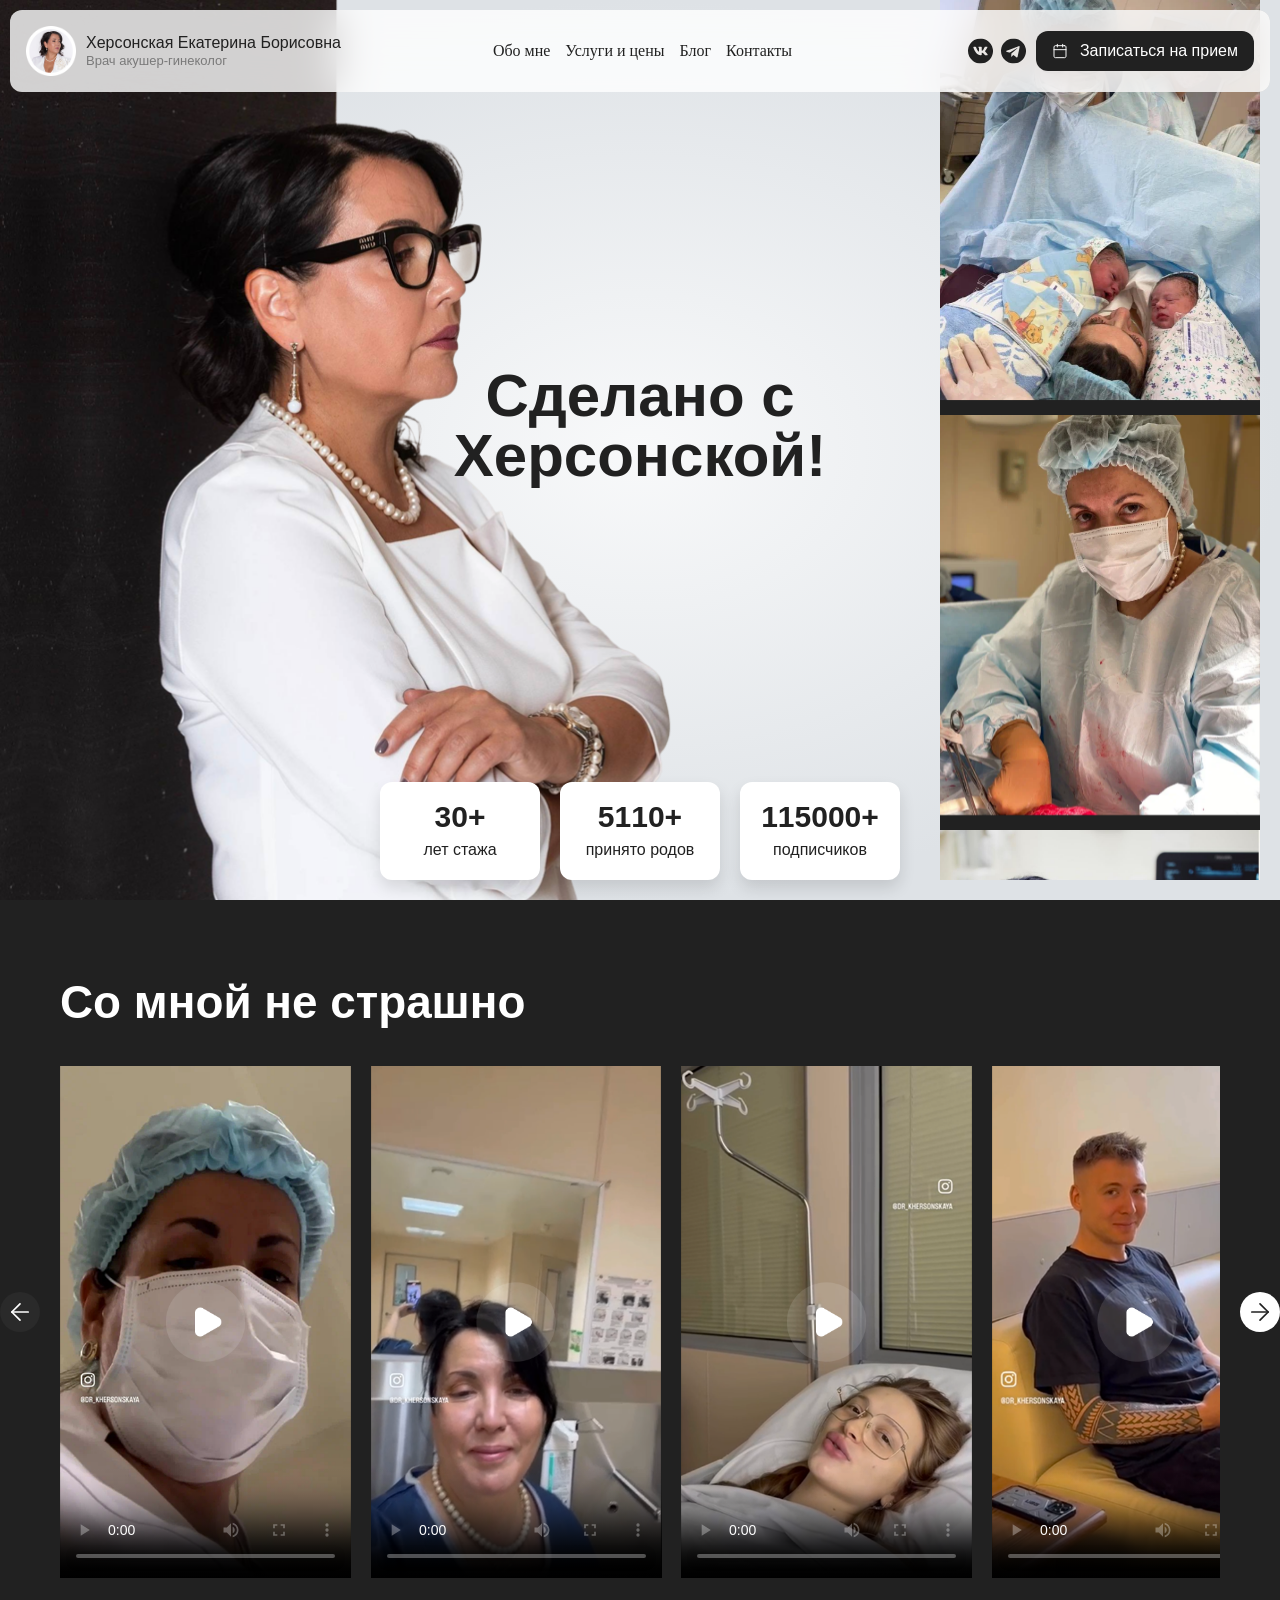
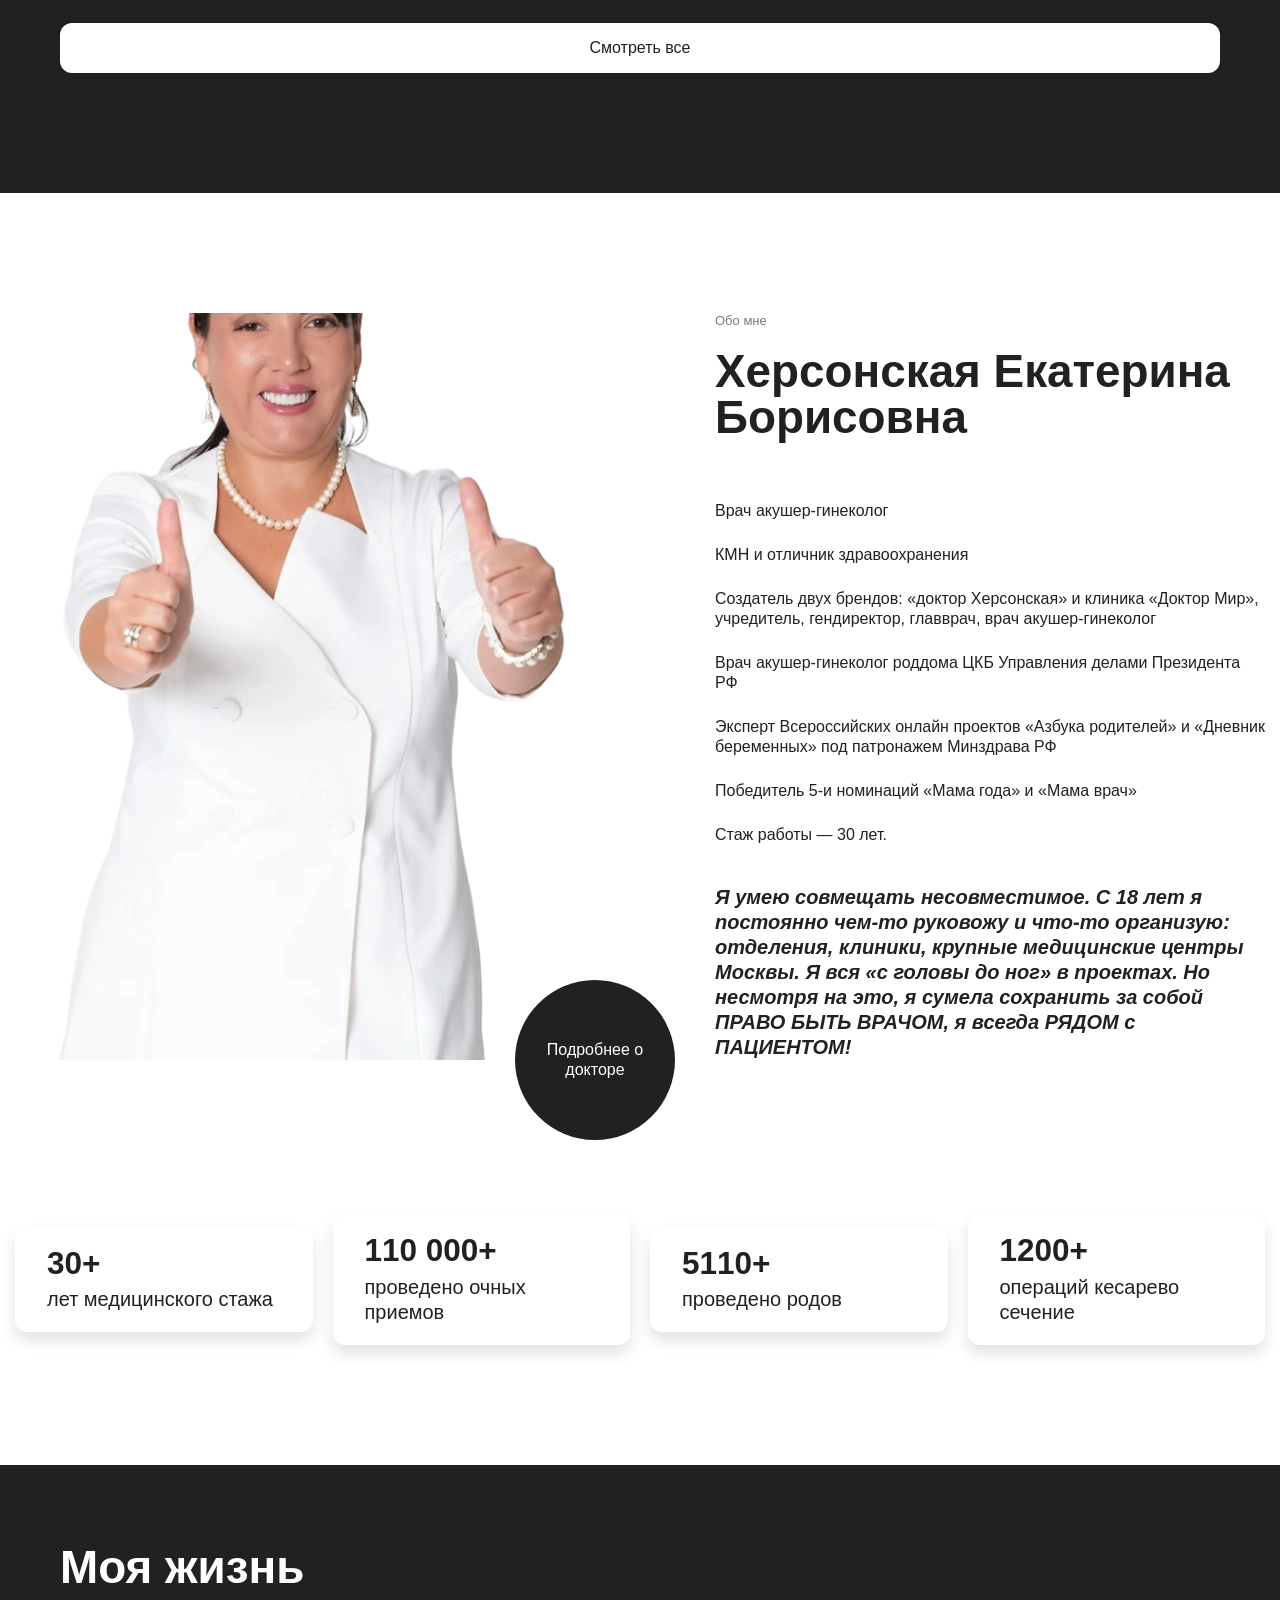
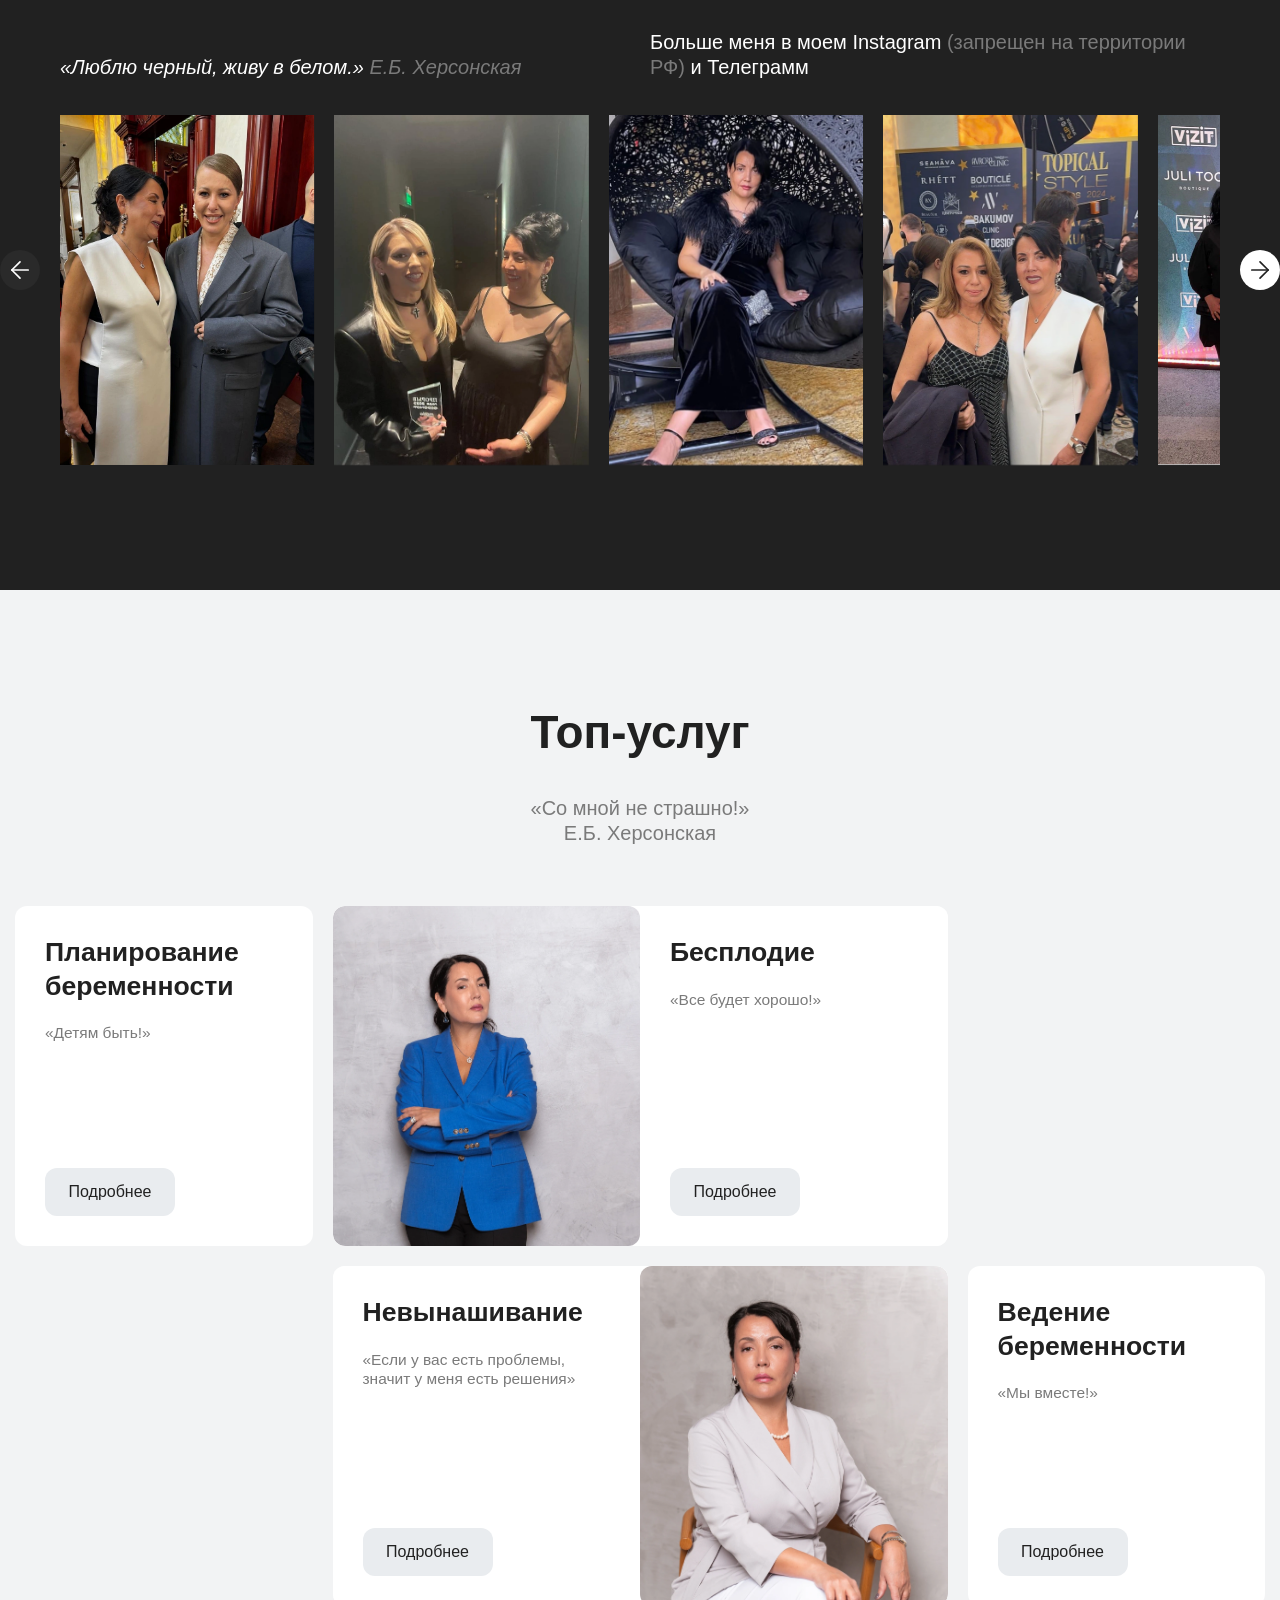
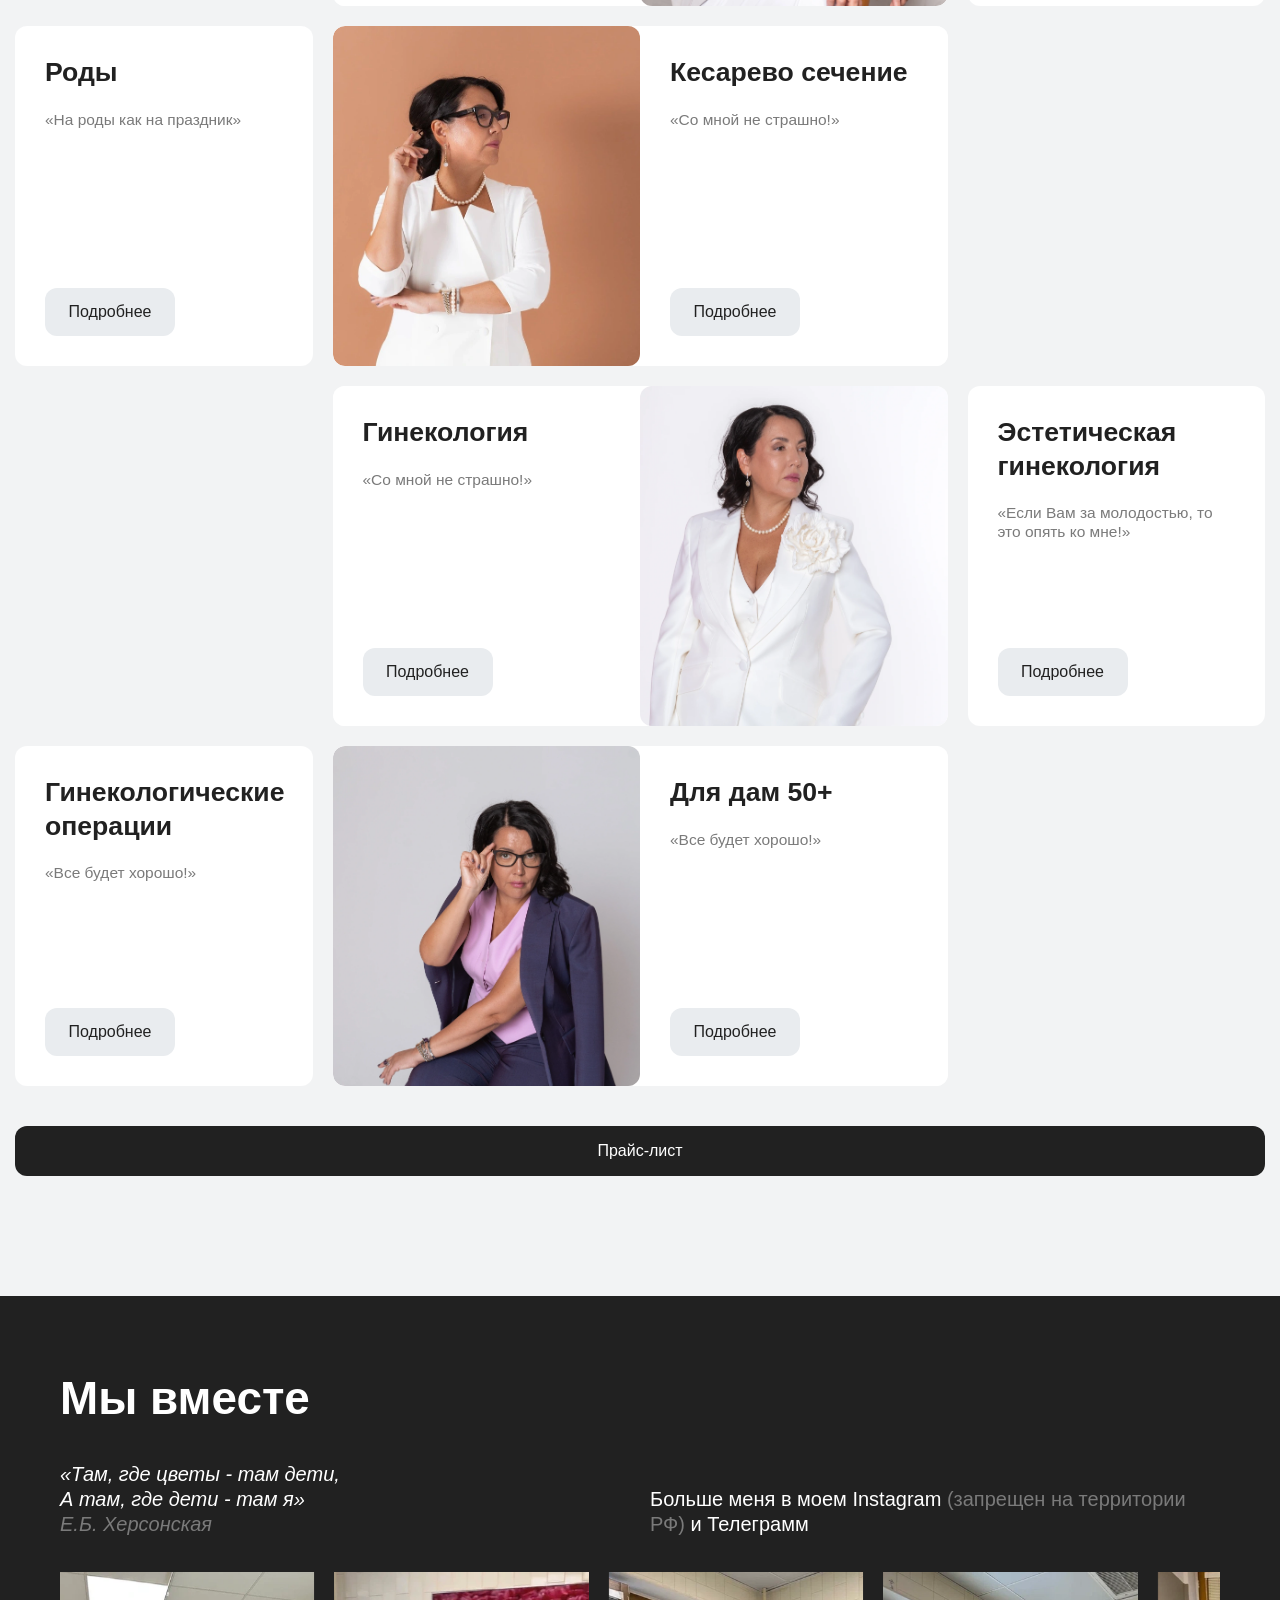
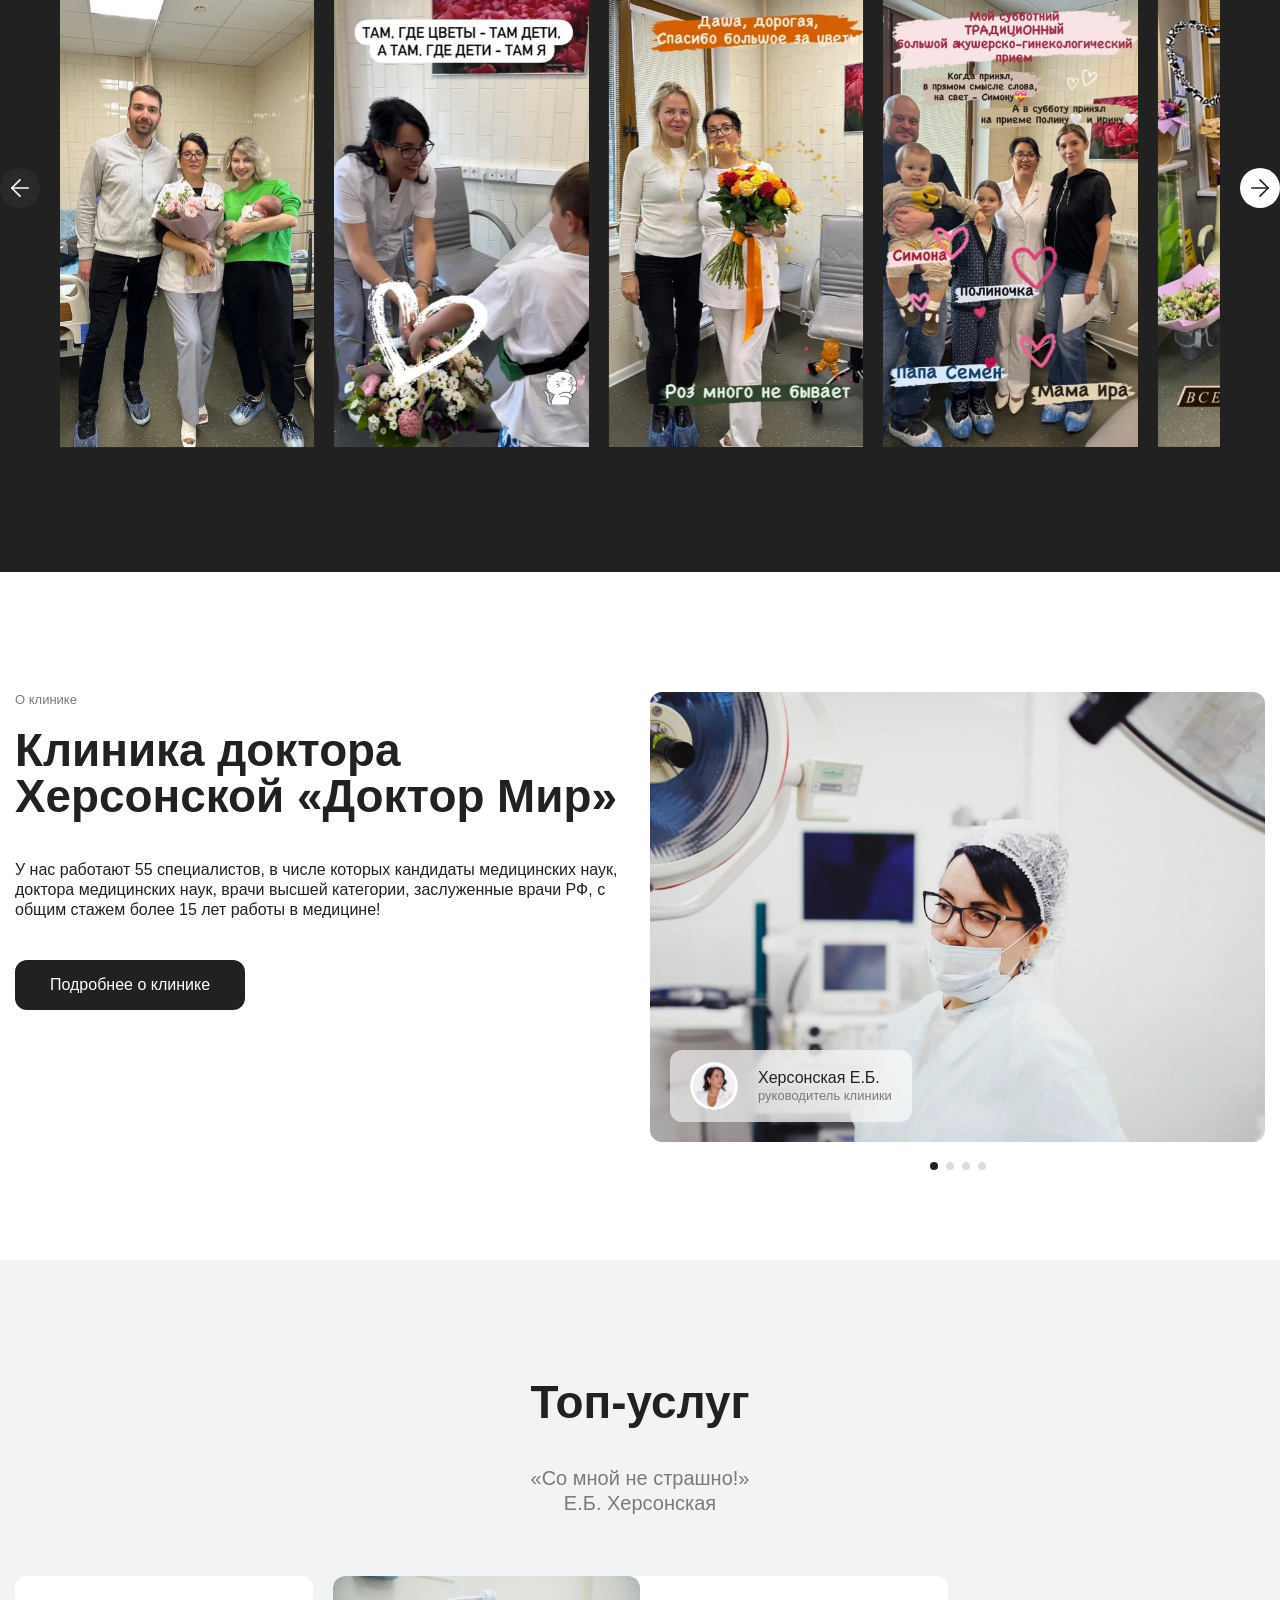
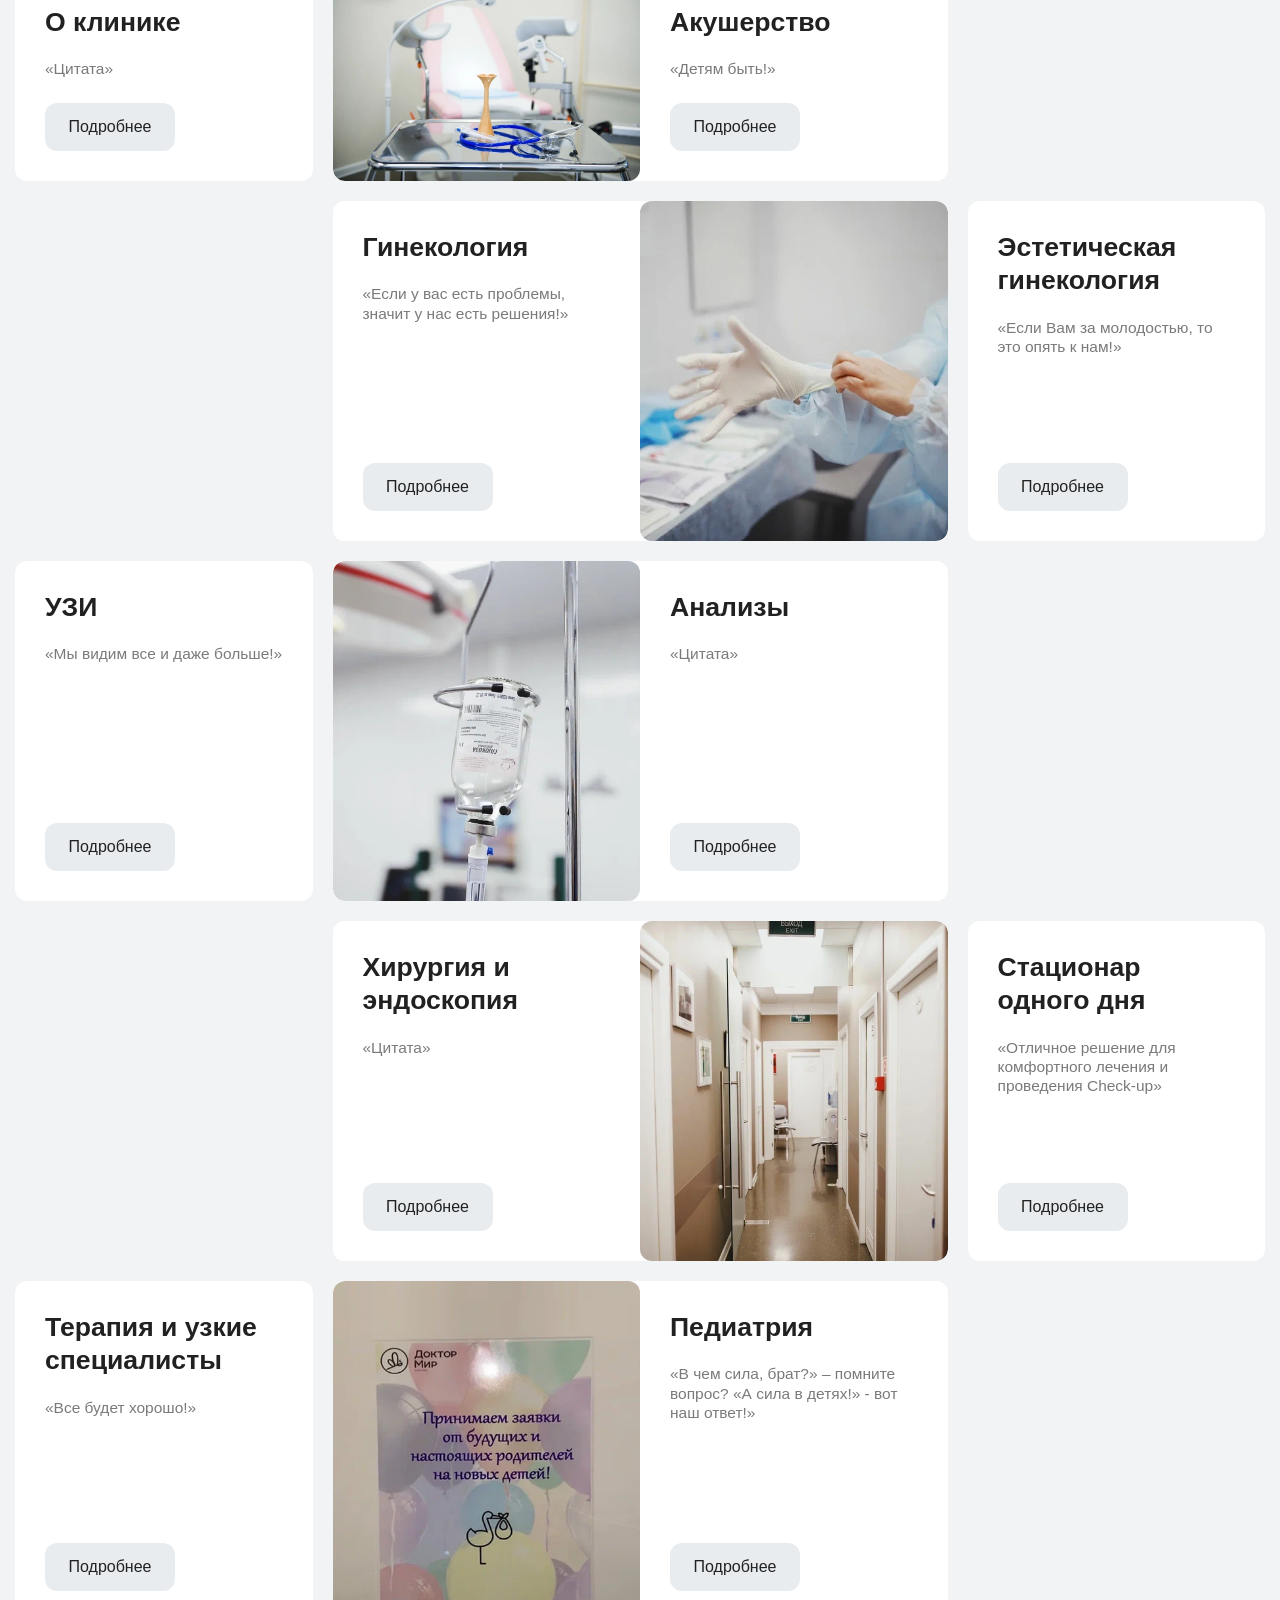
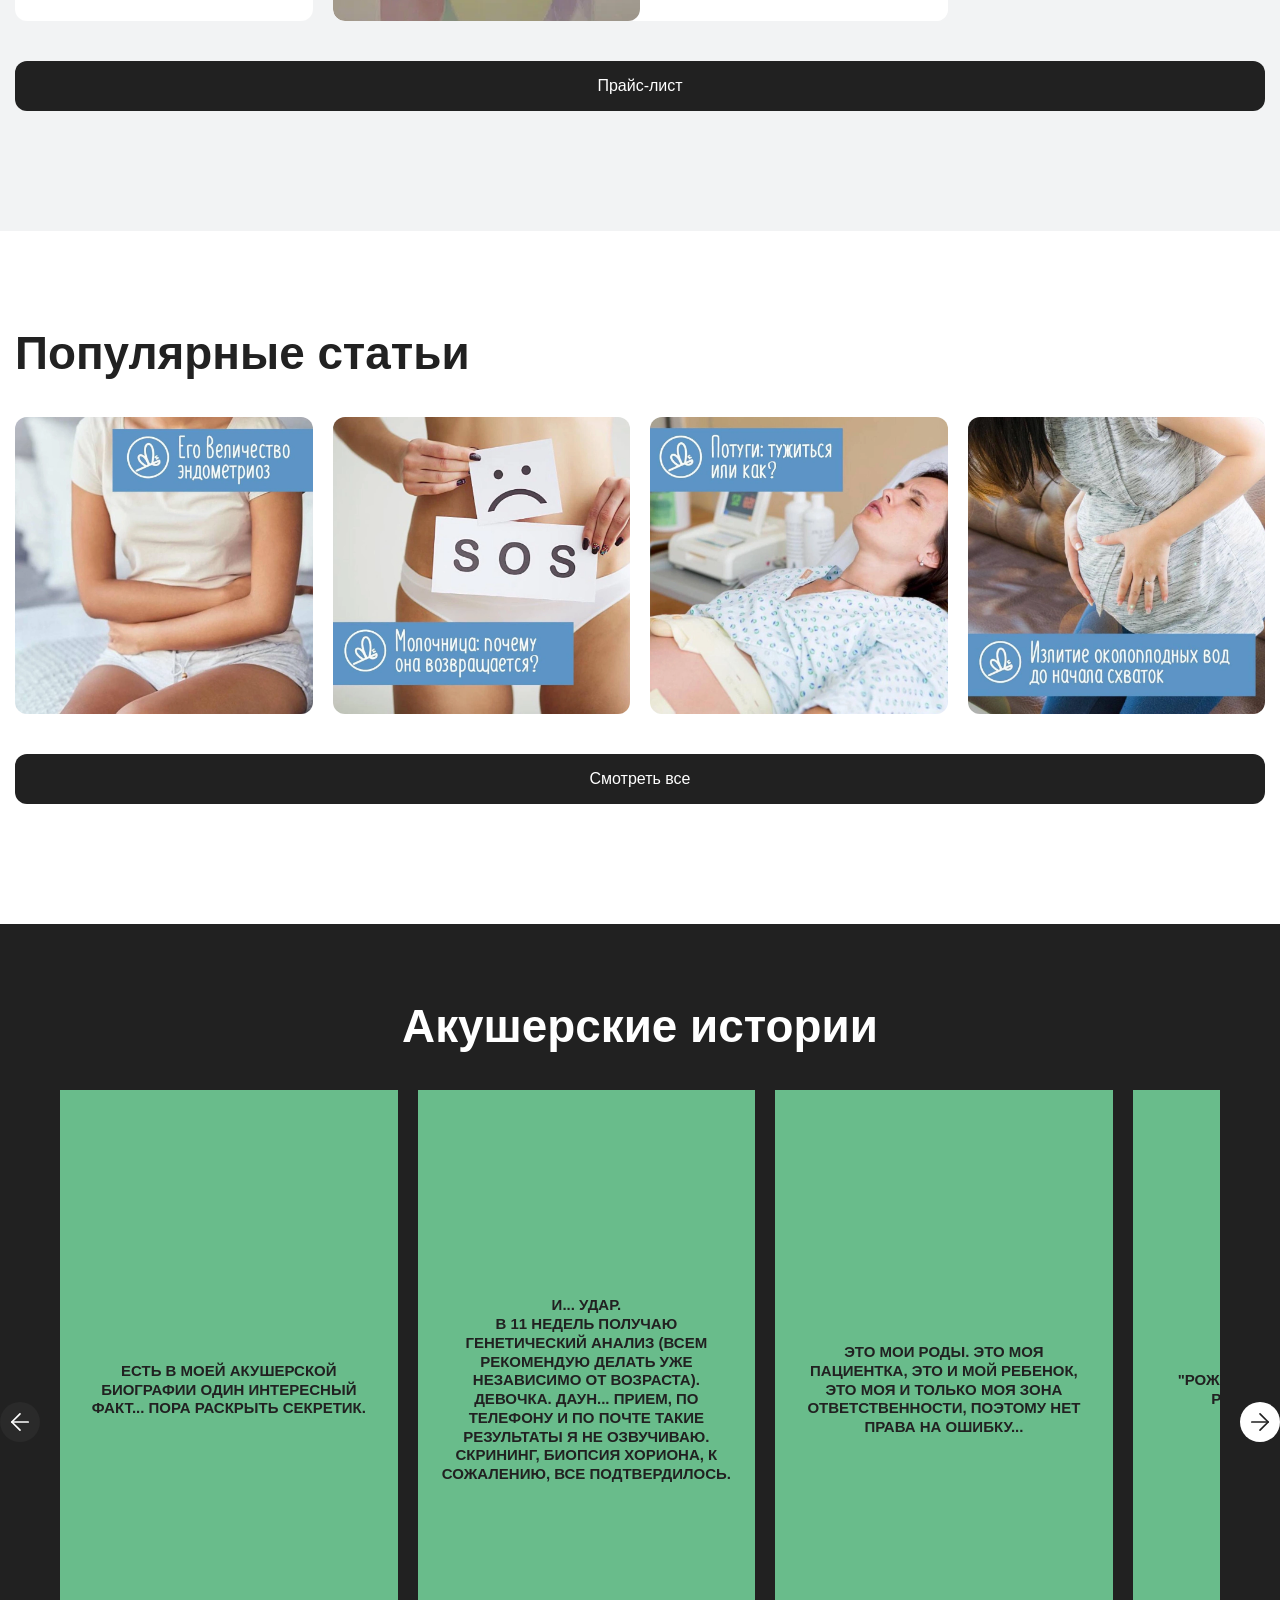
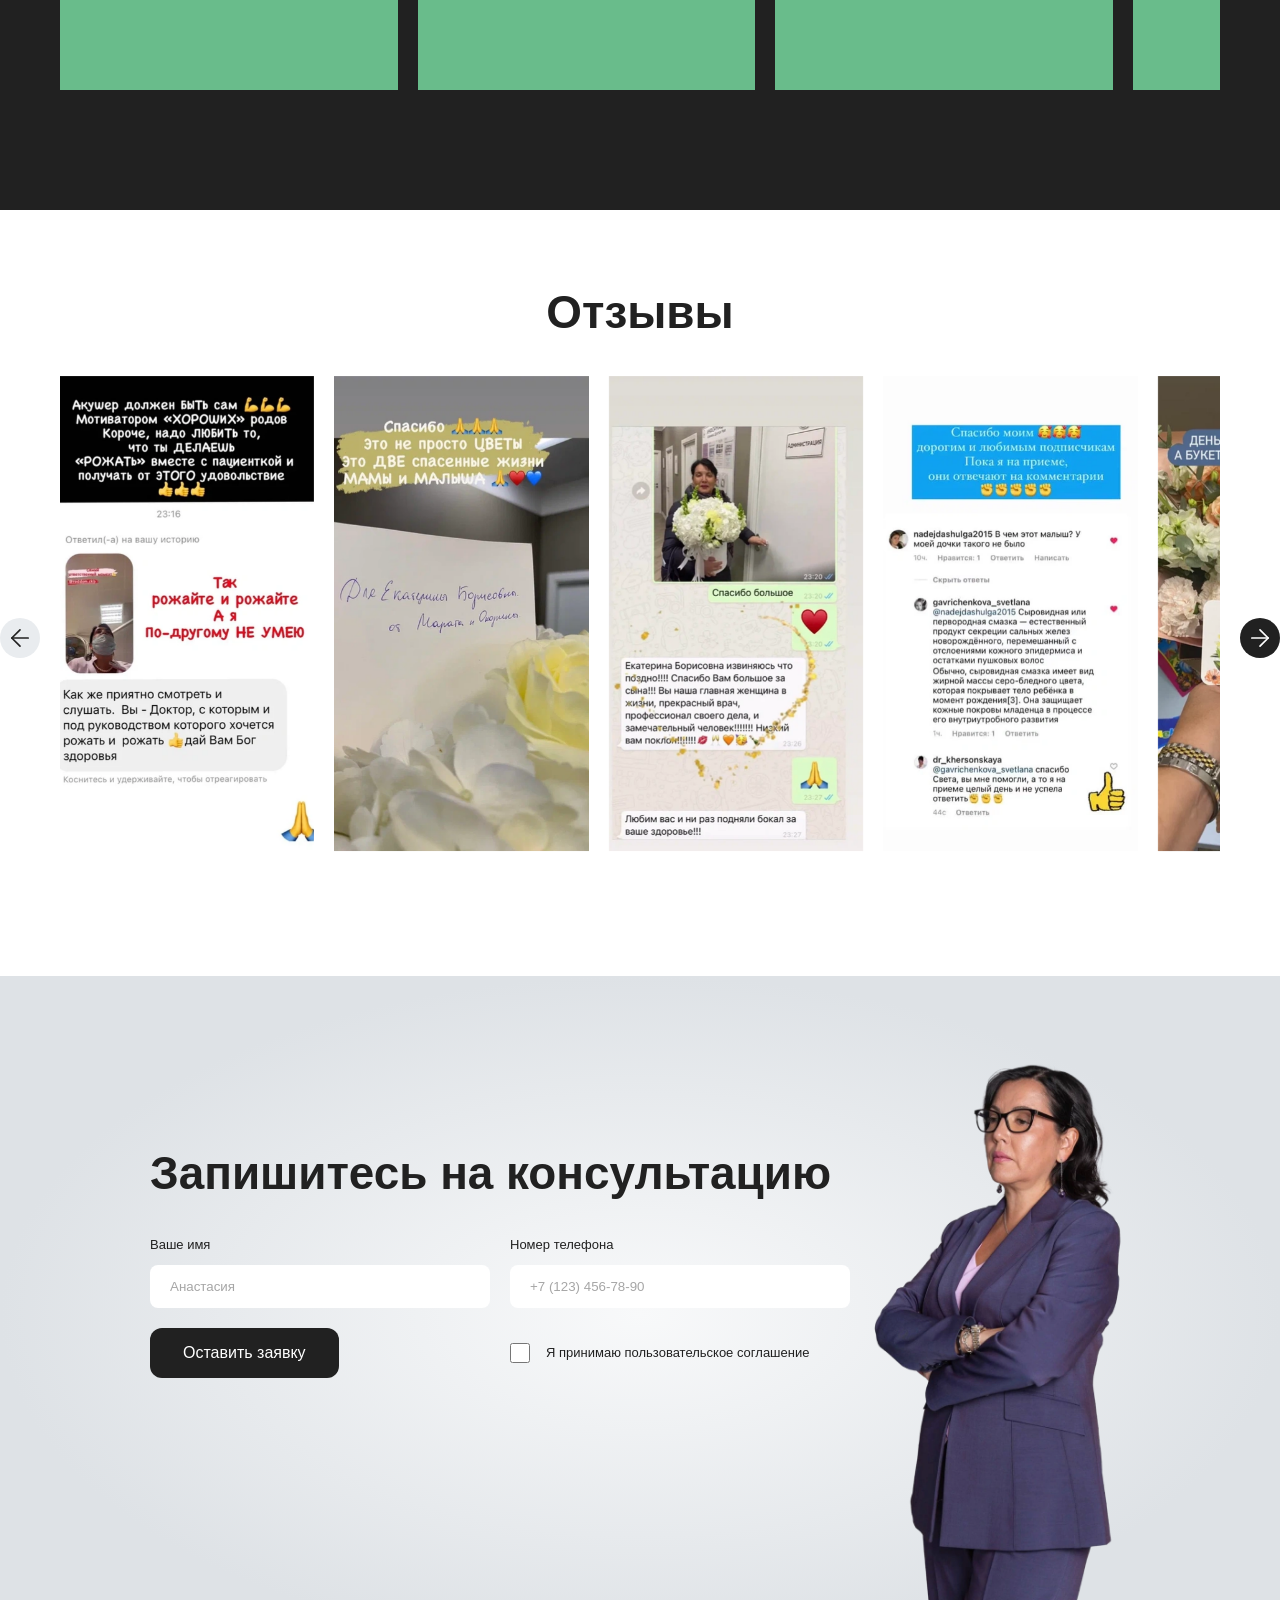
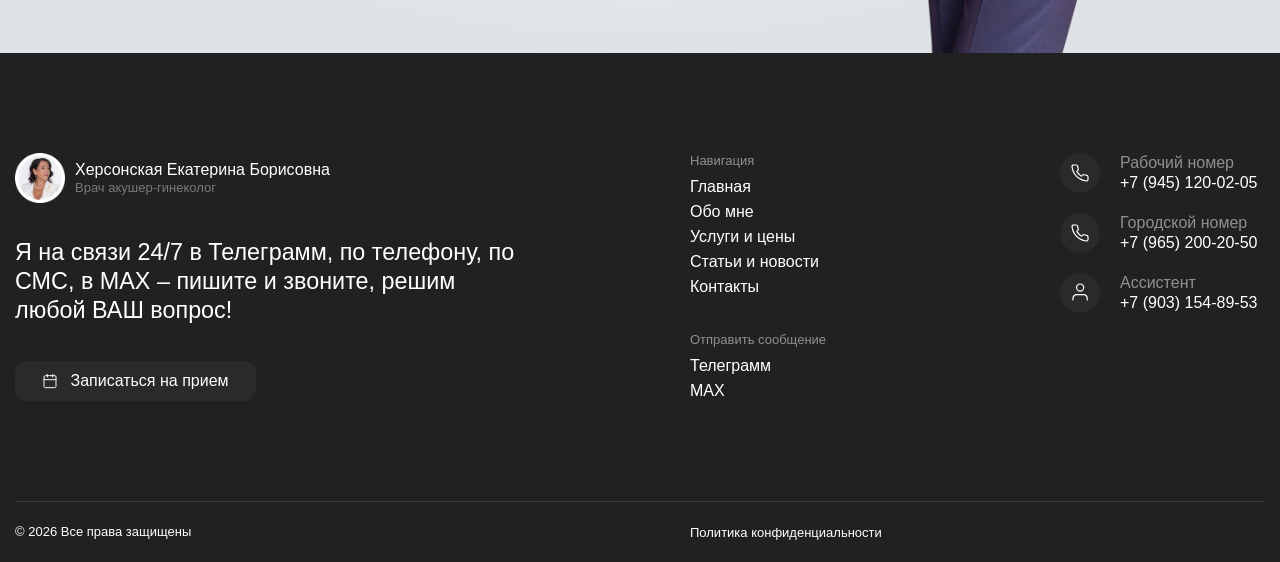
==== index.html @ 73e034a6 "first commit" ====
<!DOCTYPE html>
<html lang="en">

<head>
  <meta charset="UTF-8">
  <meta name="viewport" content="width=device-width, initial-scale=1.0">
  <title>Херсонская Екатерина Борисовна</title>
  <link rel="stylesheet" href="vendors/swiper-bundle.min.css">
  <link rel="stylesheet" href="css/style.min.css">
</head>

<body>
  <header class="header-page">
    <nav class="header-nav">
      <a href="/" class="header-basic-logo">
        <img src="img/logo.png" alt="" class="logo-main">
        <div class="logo-content">
          <h2 class="logo-title">Херсонская Екатерина Борисовна</h2>
          <p class="logo-text">Врач акушер-гинеколог</p>
        </div>
      </a>
      <div class="header-menu">
        <ul class="nav-page">
          <li class="nav-item">
            <a href="" class="nav-link">Обо мне</a>
          </li>
          <li class="nav-item">
            <a href="" class="nav-link">Услуги и цены</a>
          </li>
          <li class="nav-item">
            <a href="blog.html" class="nav-link">Блог</a>
          </li>
          <li class="nav-item">
            <a href="contacts.html" class="nav-link">Контакты</a>
          </li>
        </ul>
        <div class="callback-content">
          <p class="header-nav-text">Я на связи 24/7 в Телеграмм, по телефону, по СМС, в МАХ – пишите и звоните, решим любой ВАШ вопрос!</p>
          <ul class="header-social">
            <li class="social-item">
              <a href="" class="social-link">
                <svg>
                  <use xlink:href="sprite/sprite.svg#vk"></use>
                </svg>
              </a>
            </li>
            <li class="social-item">
              <a href="" class="social-link">
                <svg>
                  <use xlink:href="sprite/sprite.svg#telegram"></use>
                </svg>
              </a>
            </li>
          </ul>
          <button class="callback btn-dark">
            <svg>
              <use xlink:href="sprite/sprite.svg#calendar"></use>
            </svg>
            <span>Записаться на прием</span>
          </button>
          <ul class="phone-list">
            <li class="phone-item">
              <a href="tel:+79451200205" class="phone-link">
                <svg>
                  <use xlink:href="sprite/sprite.svg#phone"></use>
                </svg>
                <p>
                  <span class="phone-link-title">Рабочий номер</span>
                  <span>+7 (945) 120-02-05</span>
                </p>
              </a>
            </li>
            <li class="phone-item">
              <a href="tel:+79652002050" class="phone-link">
                <svg>
                  <use xlink:href="sprite/sprite.svg#phone"></use>
                </svg>
                <p>
                  <span class="phone-link-title">Городской номер</span>
                  <span>+7 (965) 200-20-50</span>
                </p>
              </a>
            </li>
            <li class="phone-item">
              <a href="tel:+79031548953" class="phone-link">
                <svg>
                  <use xlink:href="sprite/sprite.svg#phone-people"></use>
                </svg>
                <p>
                  <span class="phone-link-title">Ассистент</span>
                  <span>+7 (903) 154-89-53</span>
                </p>
              </a>
            </li>
          </ul>
        </div>
      </div>
      <button class="btn-burger">
        <span class="burger-line"></span>
      </button>
    </nav>
  </header>


  <main class="main-page">
    <section class="section-hero">
      <div class="empty-box"></div>
      <img class="hero-img" src="img/inner-img.png" alt="">
      <div class="hero-content">
        <h1 class="page-title">
          <span>Сдел</span>ано с
          <br>
          <span>Херс</span>онской!
        </h1>
        <ul class="author-info">
          <li class="author-item">
            <h2 class="author-item-title">30+</h2>
            <p class="author-item-text">лет стажа</p>
          </li>
          <li class="author-item">
            <h2 class="author-item-title">5110+</h2>
            <p class="author-item-text">принято родов</p>
          </li>
          <li class="author-item">
            <h2 class="author-item-title">115000+</h2>
            <p class="author-item-text">подписчиков</p>
          </li>
        </ul>
      </div>
      <div class="swiper swiper-hero">
        <ul class="swiper-wrapper">
          <li class="swiper-slide">
            <img src="img/inner-slide1.png" alt="">
          </li>
          <li class="swiper-slide">
            <img src="img/inner-slide2.png" alt="">
          </li>
          <li class="swiper-slide">
            <img src="img/inner-slide3.png" alt="">
          </li>
          <li class="swiper-slide">
            <img src="img/inner-slide4.png" alt="">
          </li>
          <li class="swiper-slide">
            <img src="img/inner-slide5.png" alt="">
          </li>
          <li class="swiper-slide">
            <img src="img/inner-slide6.png" alt="">
          </li>
          <li class="swiper-slide">
            <img src="img/inner-slide7.png" alt="">
          </li>
        </ul>
      </div>
    </section>

    <section class="section-slider slider-dark slider-no-subtitle">

      <div class="slider-content container">
        <h2 class="section-title ">Со мной не страшно</h2>
        <div class="swiper-container slider-page swiper-video">
          <ul class="swiper-wrapper">
            <li class="swiper-slide">
              <video controls poster="img/Reels1.png">
                <source src="#">
              </video>
            </li>
            <li class="swiper-slide">
              <video controls poster="img/Reels2.png">
                <source src="#">
              </video>
            </li>
            <li class="swiper-slide">
              <video controls poster="img/Reels3.png">
                <source src="#">
              </video>
            </li>
            <li class="swiper-slide">
              <video controls poster="img/Reels4.png">
                <source src="#">
              </video>
            </li>
            <li class="swiper-slide">
              <video controls poster="img/Reels5.png">
                <source src="#">
              </video>
            </li>
            <li class="swiper-slide">
              <video controls poster="img/Reels6.png">
                <source src="#">
              </video>
            </li>
            <li class="swiper-slide">
              <video controls poster="img/Reels5.png">
                <source src="#">
              </video>
            </li>
          </ul>
          <div class="swiper-navigation">
            <button class="slider-button slider-button-prev btn-dark">
              <svg>
                <use xlink:href="sprite/sprite.svg#arrow-site"></use>
              </svg>
            </button>
            <button class="slider-button slider-button-next btn-light">
              <svg>
                <use xlink:href="sprite/sprite.svg#arrow-site"></use>
              </svg>
            </button>
          </div>
        </div>
        <a href="#" class="btn btn-all btn-light">Смотреть все</a>

      </div>
    </section>

    <section class="section-about-author container">
      <div class="about-author-content">
        <div class="about-author-photo" style="background-image: url('img/author-img.webp');">
          <a href="#" class="btn-about">Подробнее о докторе</a>
        </div>
        <div class="about-author-content-info">
          <p class="section-subtitle">Обо мне</p>
          <h2 class="section-title">Херсонская Екатерина Борисовна</h2>
          <p class="section-text">Врач акушер-гинеколог</p>
          <p class="section-text">КМН и отличник здравоохранения</p>
          <p class="section-text">Создатель двух брендов: «доктор Херсонская» и клиника «Доктор Мир», учредитель, гендиректор, главврач, врач акушер-гинеколог</p>
          <p class="section-text">Врач акушер-гинеколог роддома ЦКБ Управления делами Президента РФ</p>
          <p class="section-text">Эксперт Всероссийских онлайн проектов «Азбука родителей» и «Дневник беременных» под патронажем Минздрава РФ</p>
          <p class="section-text">Победитель 5-и номинаций «Мама года» и «Мама врач»</p>
          <p class="section-text">Стаж работы — 30 лет.</p>
          <p class="section-basic-text">Я умею совмещать несовместимое. С 18 лет я постоянно чем-то руковожу и что-то организую: отделения, клиники, крупные медицинские центры Москвы. Я вся «с головы до ног» в проектах. Но несмотря на это, я сумела сохранить за собой ПРАВО БЫТЬ ВРАЧОМ, я всегда РЯДОМ с ПАЦИЕНТОМ!</p>
        </div>
      </div>
      <ul class="author-info">
        <li class="author-item">
          <h2 class="author-item-title">30+</h2>
          <p class="author-item-text">лет медицинского стажа</p>
        </li>
        <li class="author-item">
          <h2 class="author-item-title">110 000+</h2>
          <p class="author-item-text">проведено очных приемов</p>
        </li>
        <li class="author-item">
          <h2 class="author-item-title">5110+</h2>
          <p class="author-item-text">проведено родов</p>
        </li>
        <li class="author-item">
          <h2 class="author-item-title">1200+</h2>
          <p class="author-item-text">операций кесарево сечение</p>
        </li>
      </ul>
    </section>

    <section class="section-slider slider-dark ">

      <div class="slider-content container">
        <h2 class="section-title ">Моя жизнь</h2>
        <div class="subtitle-content ">
          <p class="subtitle-content-text subtitle-italic">«Люблю черный, живу в белом.» <span>Е.Б. Херсонская</span>
          </p>
          <p class="subtitle-content-text subtitle-top">Больше меня в моем Instagram <span>(запрещен на территории РФ)</span> и Телеграмм</p>
        </div>
        <div class="swiper-container slider-page swiper-photo swiper-third">
          <ul class="swiper-wrapper">
            <li class="swiper-slide">
              <img src="img/photo-slider.webp" alt="">
            </li>
            <li class="swiper-slide">
              <img src="img/photo-slider2.webp" alt="">
            </li>
            <li class="swiper-slide">
              <img src="img/photo-slider3.webp" alt="">
            </li>
            <li class="swiper-slide">
              <img src="img/photo-slider4.webp" alt="">
            </li>
            <li class="swiper-slide">
              <img src="img/photo-slider5.webp" alt="">
            </li>
            <li class="swiper-slide">
              <img src="img/photo-slider.webp" alt="">
            </li>
            <li class="swiper-slide">
              <img src="img/photo-slider2.webp" alt="">
            </li>
          </ul>
          <div class="swiper-navigation">
            <button class="slider-button slider-button-prev btn-dark">
              <svg>
                <use xlink:href="sprite/sprite.svg#arrow-site"></use>
              </svg>
            </button>
            <button class="slider-button slider-button-next btn-light">
              <svg>
                <use xlink:href="sprite/sprite.svg#arrow-site"></use>
              </svg>
            </button>
          </div>
        </div>
        <p class="subtitle-content-text subtitle-bottom">Больше меня в моем Instagram <span>(запрещен на территории РФ)</span> и Телеграмм</p>
      </div>
    </section>

    <section class="section-allocation">
      <div class="container">
        <h2 class="section-title">Топ-услуг</h2>
        <p class="section-suptitle">«Со мной не страшно!»
          <br>Е.Б. Херсонская
        </p>
        <div class="allocation">
          <div class="allocation-item allocation-small">
            <div class="allocation-info">
              <h3>Планирование беременности</h3>
              <p>«Детям быть!»</p>
              <a href="#">Подробнее</a>
            </div>
          </div>
          <div class="allocation-item allocation-biggest">
            <img src="img/service1.webp" alt="">
            <div class="allocation-info">
              <h3>Бесплодие</h3>
              <p>«Все будет хорошо!»</p>
              <a href="#">Подробнее</a>
            </div>
          </div>
          <div class="empty-allocation"></div>
          <div class="empty-allocation"></div>
          <div class="allocation-item allocation-biggest">
            <img src="img/service2.webp" alt="">
            <div class="allocation-info allocation-info-left">
              <h3>Невынашивание</h3>
              <p>«Если у вас есть проблемы, значит у меня есть решения»</p>
              <a href="#">Подробнее</a>
            </div>
          </div>
          <div class="allocation-item allocation-small">
            <div class="allocation-info">
              <h3>Ведение беременности</h3>
              <p>«Мы вместе!»</p>
              <a href="#">Подробнее</a>
            </div>
          </div>
          <div class="allocation-item allocation-small">
            <div class="allocation-info">
              <h3>Роды</h3>
              <p>«На роды как на праздник»</p>
              <a href="#">Подробнее</a>
            </div>
          </div>
          <div class="allocation-item allocation-biggest">
            <img src="img/service3.webp" alt="">
            <div class="allocation-info">
              <h3>Кесарево сечение</h3>
              <p>«Со мной не страшно!»</p>
              <a href="#">Подробнее</a>
            </div>
          </div>
          <div class="empty-allocation"></div>
          <div class="empty-allocation"></div>
          <div class="allocation-item allocation-biggest">
            <img src="img/service4.webp" alt="">
            <div class="allocation-info allocation-info-left">
              <h3>Гинекология</h3>
              <p>«Со мной не страшно!»</p>
              <a href="#">Подробнее</a>
            </div>
          </div>
          <div class="allocation-item allocation-small">
            <div class="allocation-info">
              <h3>Эстетическая гинекология</h3>
              <p>«Если Вам за молодостью, то это опять ко мне!»</p>
              <a href="#">Подробнее</a>
            </div>
          </div>
          <div class="allocation-item allocation-small">
            <div class="allocation-info">
              <h3>Гинекологические операции</h3>
              <p>«Все будет хорошо!»</p>
              <a href="#">Подробнее</a>
            </div>
          </div>
          <div class="allocation-item allocation-biggest">
            <img src="img/service5.webp" alt="">
            <div class="allocation-info">
              <h3>Для дам 50+</h3>
              <p>«Все будет хорошо!»</p>
              <a href="#">Подробнее</a>
            </div>
          </div>
          <a href="#" class="allocation-item mobile-allocation-btn">
            Прайс-лист
          </a>
        </div>
        <a href="#" class="btn-all btn-dark btn">Прайс-лист</a>
      </div>
    </section>

    <section class="section-slider slider-dark ">

      <div class="slider-content container">
        <h2 class="section-title ">Мы вместе</h2>
        <div class="subtitle-content ">
          <p class="subtitle-content-text subtitle-italic">«Там, где цветы - там дети,
            <br>А там, где дети - там я»
            <br>
            <span>Е.Б. Херсонская</span>
          </p>
          <p class="subtitle-content-text subtitle-top">Больше меня в моем Instagram <span>(запрещен на территории РФ)</span> и Телеграмм</p>
        </div>
        <div class="swiper-container slider-page reels-reviews swiper-third">
          <ul class="swiper-wrapper">
            <li class="swiper-slide">
              <img src="img/photo2-slider1.webp" alt="">
            </li>
            <li class="swiper-slide">
              <img src="img/photo2-slider2.webp" alt="">
            </li>
            <li class="swiper-slide">
              <img src="img/photo2-slider3.webp" alt="">
            </li>
            <li class="swiper-slide">
              <img src="img/photo2-slider4.webp" alt="">
            </li>
            <li class="swiper-slide">
              <img src="img/photo2-slider5.webp" alt="">
            </li>
            <li class="swiper-slide">
              <img src="img/photo2-slider1.webp" alt="">
            </li>
            <li class="swiper-slide">
              <img src="img/photo2-slider4.webp" alt="">
            </li>
          </ul>
          <div class="swiper-navigation">
            <button class="slider-button slider-button-prev btn-dark">
              <svg>
                <use xlink:href="sprite/sprite.svg#arrow-site"></use>
              </svg>
            </button>
            <button class="slider-button slider-button-next btn-light">
              <svg>
                <use xlink:href="sprite/sprite.svg#arrow-site"></use>
              </svg>
            </button>
          </div>
        </div>
        <p class="subtitle-content-text subtitle-bottom">Больше меня в моем Instagram <span>(запрещен на территории РФ)</span> и Телеграмм</p>
      </div>
    </section>

    <section class="section-about-cliniks container">
      <div class="about-author-content-info">
        <p class="section-subtitle">О клинике</p>
        <h2 class="section-title">Клиника доктора Херсонской «Доктор Мир»</h2>
        <p class="section-text">У нас работают 55 специалистов, в числе которых кандидаты медицинских наук, доктора медицинских наук, врачи высшей категории, заслуженные врачи РФ, с общим стажем более 15 лет работы в медицине!</p>
        <a href="https://doctormir.ru/" class="btn btn-dark btn-all" style="max-width: 230px;">Подробнее о клинике</a>
      </div>
      <div class="about-cliniks-slider swiper-container">
        <ul class="swiper-wrapper">
          <li class="swiper-slide">
            <img src="img/cliniks.webp" alt="">
          </li>
          <li class="swiper-slide">
            <img src="img/inner-slide1.png" alt="">
          </li>
          <li class="swiper-slide">
            <img src="img/cliniks.webp" alt="">
          </li>
          <li class="swiper-slide">
            <img src="img/inner-slide1.png" alt="">
          </li>
        </ul>
        <div class="pagination-slider"></div>
        <div class="hint">
          <img src="img/logo.png" alt="">
          <div class="hint-info">
            <h2 class="logo-title">Херсонская Е.Б.</h2>
            <p class="logo-text">руководитель клиники</p>
          </div>
        </div>
      </div>
    </section>

    <section class="section-allocation">
      <div class="container">
        <h2 class="section-title">Топ-услуг</h2>
        <p class="section-suptitle">«Со мной не страшно!»
          <br>Е.Б. Херсонская
        </p>
        <div class="allocation">
          <div class="allocation-item allocation-small">
            <div class="allocation-info">
              <h3>О клинике</h3>
              <p>«Цитата»</p>
              <a href="#">Подробнее</a>
            </div>
          </div>
          <div class="allocation-item allocation-biggest">
            <img src="img/top-service1.webp" alt="">
            <div class="allocation-info">
              <h3>Акушерство</h3>
              <p>«Детям быть!»</p>
              <a href="#">Подробнее</a>
            </div>
          </div>
          <div class="empty-allocation"></div>
          <div class="empty-allocation"></div>
          <div class="allocation-item allocation-biggest">
            <img src="img/top-service2.webp" alt="">
            <div class="allocation-info allocation-info-left">
              <h3>Гинекология</h3>
              <p>«Если у вас есть проблемы, значит у нас есть решения!»</p>
              <a href="#">Подробнее</a>
            </div>
          </div>
          <div class="allocation-item allocation-small">
            <div class="allocation-info">
              <h3>Эстетическая гинекология</h3>
              <p>«Если Вам за молодостью, то это опять к нам!»</p>
              <a href="#">Подробнее</a>
            </div>
          </div>
          <div class="allocation-item allocation-small">
            <div class="allocation-info">
              <h3>УЗИ</h3>
              <p>«Мы видим все и даже больше!»</p>
              <a href="#">Подробнее</a>
            </div>
          </div>
          <div class="allocation-item allocation-biggest">
            <img src="img/top-service3.webp" alt="">
            <div class="allocation-info">
              <h3>Анализы</h3>
              <p>«Цитата»</p>
              <a href="#">Подробнее</a>
            </div>
          </div>
          <div class="empty-allocation"></div>
          <div class="empty-allocation"></div>
          <div class="allocation-item allocation-biggest">
            <img src="img/top-service4.webp" alt="">
            <div class="allocation-info allocation-info-left">
              <h3>Хирургия и эндоскопия</h3>
              <p>«Цитата»</p>
              <a href="#">Подробнее</a>
            </div>
          </div>
          <div class="allocation-item allocation-small">
            <div class="allocation-info">
              <h3>Стационар одного дня</h3>
              <p>«Отличное решение для комфортного лечения и проведения Check-up»</p>
              <a href="#">Подробнее</a>
            </div>
          </div>
          <div class="allocation-item allocation-small">
            <div class="allocation-info">
              <h3>Терапия и узкие специалисты</h3>
              <p>«Все будет хорошо!»</p>
              <a href="#">Подробнее</a>
            </div>
          </div>
          <div class="allocation-item allocation-biggest">
            <img src="img/top-service5.webp" alt="">
            <div class="allocation-info">
              <h3>Педиатрия</h3>
              <p>«В чем сила, брат?» – помните вопрос? «А сила в детях!» - вот наш ответ!»</p>
              <a href="#">Подробнее</a>
            </div>
          </div>
          <a href="#" class="allocation-item mobile-allocation-btn">
            Прайс-лист
          </a>
        </div>
        <a href="#" class="btn-all btn-dark btn">Прайс-лист</a>
      </div>
    </section>

    <section class="section-posts container">
      <h2 class="section-title">Популярные статьи</h2>
      <ul class="posts-content">
        <li class="post-content-item">
          <a href="#">
            <img src="img/post1.webp" alt="">
          </a>
        </li>
        <li class="post-content-item">
          <a href="#">
            <img src="img/post2.webp" alt="">
          </a>
        </li>
        <li class="post-content-item">
          <a href="#">
            <img src="img/post3.webp" alt="">
          </a>
        </li>
        <li class="post-content-item">
          <a href="#">
            <img src="img/post4.webp" alt="">
          </a>
        </li>
      </ul>
      <a href="#" class="btn btn-all btn-dark">Смотреть все</a>
    </section>

    <section class="section-slider slider-dark">

      <div class="slider-content container">
        <h2 class="section-title" style="text-align: center;">Акушерские истории</h2>
        <div class="swiper-container slider-page swiper-history swiper-five">
          <ul class="swiper-wrapper">
            <li class="swiper-slide" style="background-color: #69bc8b;">

              <p class="swiper-history-text">Есть в моей акушерской биографии один интересный факт... Пора раскрыть секретик.</p>

            </li>
            <li class="swiper-slide" style="background-color: #69bc8b;">

              <p class="swiper-history-text">И... Удар.
                <br>В 11 недель получаю генетический анализ (всем рекомендую делать уже независимо от возраста). Девочка. Даун... Прием, по телефону и по почте такие результаты я не озвучиваю. Скрининг, биопсия хориона, к сожалению, все подтвердилось.
              </p>


            </li>
            <li class="swiper-slide" style="background-color: #69bc8b;">

              <p class="swiper-history-text">Это мои роды. Это моя пациентка, это и мой ребенок, это моя и только моя зона ответственности, поэтому нет права на ошибку...</p>


            </li>
            <li class="swiper-slide" style="background-color: #69bc8b;">

              <p class="swiper-history-text">"Рожать - хорошо, а хорошо рожать - еще лучше"</p>


            </li>
            <li class="swiper-slide" style="background-color: #69bc8b;">

              <p class="swiper-history-text">Это мои роды. Это моя пациентка, это и мой ребенок, это моя и только моя зона ответственности, поэтому нет права на ошибку...</p>


            </li>
          </ul>
          <div class="swiper-navigation">
            <button class="slider-button slider-button-prev btn-dark">
              <svg>
                <use xlink:href="sprite/sprite.svg#arrow-site"></use>
              </svg>
            </button>
            <button class="slider-button slider-button-next btn-light">
              <svg>
                <use xlink:href="sprite/sprite.svg#arrow-site"></use>
              </svg>
            </button>
          </div>
        </div>

      </div>
    </section>

    <section class="section-slider slider-light">

      <div class="slider-content container">
        <h2 class="section-title" style="text-align: center;">Отзывы</h2>

        <div class="swiper-container slider-page reels-reviews swiper-third">
          <ul class="swiper-wrapper">
            <li class="swiper-slide">
              <img src="img/reviews1.webp" alt="">
            </li>
            <li class="swiper-slide">
              <img src="img/reviews2.webp" alt="">
            </li>
            <li class="swiper-slide">
              <img src="img/reviews3.webp" alt="">
            </li>
            <li class="swiper-slide">
              <img src="img/reviews4.webp" alt="">
            </li>
            <li class="swiper-slide">
              <img src="img/reviews5.webp" alt="">
            </li>
            <li class="swiper-slide">
              <img src="img/reviews1.webp" alt="">
            </li>
            <li class="swiper-slide">
              <img src="img/reviews4.webp" alt="">
            </li>
          </ul>
          <div class="swiper-navigation">
            <button class="slider-button slider-button-prev btn-dark">
              <svg>
                <use xlink:href="sprite/sprite.svg#arrow-site"></use>
              </svg>
            </button>
            <button class="slider-button slider-button-next btn-light">
              <svg>
                <use xlink:href="sprite/sprite.svg#arrow-site"></use>
              </svg>
            </button>
          </div>
        </div>

      </div>
    </section>

    <section class="section-form">
      <div class="container">
        <h2 class="section-title">Запишитесь на консультацию</h2>
        <form action="#" class="form-page">
          <label class="form-field" for="">
            <span>Ваше имя</span>
            <input type="text" placeholder="Анастасия">
          </label>
          <label class="form-field" for="">
            <span>Номер телефона</span>
            <input type="tel" placeholder="+7 (123) 456-78-90">
          </label>
          <input type="submit" value="Оставить заявку" class="btn form-submit btn-dark">
          <label class="form-field-checkbox" for="">
            <input type="checkbox" name="politic">
            <span>Я принимаю пользовательское соглашение</span>
          </label>
        </form>
      </div>
    </section>

  </main>

  <footer class="footer-page">
    <div class="container">
      <ul class="footer-inner">
        <li class="footer-inner-item">
          <a href="" class="header-basic-logo">
            <img src="img/logo.png" alt="" class="logo-main">
            <div class="logo-content">
              <h2 class="logo-title">Херсонская Екатерина Борисовна</h2>
              <p class="logo-text">Врач акушер-гинеколог</p>
            </div>
          </a>
          <p class="header-nav-text">
            Я на связи 24/7 в Телеграмм, по телефону, по СМС, в МАХ – пишите и звоните, решим любой ВАШ вопрос!
          </p>
          <button class="callback btn-dark">
            <svg>
              <use xlink:href="sprite/sprite.svg#calendar"></use>
            </svg>
            <span>Записаться на прием</span>
          </button>
        </li>
        <li class="footer-inner-item">
          <div class="nav-footer-content">
            <h2>Навигация</h2>
            <ul class="footer-nav">
              <li>
                <a href="#">Главная</a>
              </li>
              <li>
                <a href="blog.html">Обо мне</a>
              </li>
              <li>
                <a href="#">Услуги и цены</a>
              </li>
              <li>
                <a href="#">Статьи и новости</a>
              </li>
              <li>
                <a href="contacts.html">Контакты</a>
              </li>
            </ul>
          </div>
          <div class="nav-footer-content">
            <h2>Отправить сообщение</h2>
            <ul class="footer-nav">
              <li>
                <a href="#">Телеграмм</a>
              </li>
              <li>
                <a href="#">MAX</a>
              </li>
            </ul>
          </div>
        </li>
        <li class="footer-inner-item">
          <ul class="phone-list">
            <li class="phone-item">
              <a href="tel:+79451200205" class="phone-link">
                <svg>
                  <use xlink:href="sprite/sprite.svg#phone"></use>
                </svg>
                <p>
                  <span class="phone-link-title">Рабочий номер</span>
                  <span>+7 (945) 120-02-05</span>
                </p>
              </a>
            </li>
            <li class="phone-item">
              <a href="tel:+79652002050" class="phone-link">
                <svg>
                  <use xlink:href="sprite/sprite.svg#phone"></use>
                </svg>
                <p>
                  <span class="phone-link-title">Городской номер</span>
                  <span>+7 (965) 200-20-50</span>
                </p>
              </a>
            </li>
            <li class="phone-item">
              <a href="tel:+79031548953" class="phone-link">
                <svg>
                  <use xlink:href="sprite/sprite.svg#phone-people"></use>
                </svg>
                <p>
                  <span class="phone-link-title">Ассистент</span>
                  <span>+7 (903) 154-89-53</span>
                </p>
              </a>
            </li>
          </ul>
        </li>
      </ul>
      <ul class="footer-copyright">
        <li>
          <p>© 2026 Все права защищены</p>
        </li>
        <li>
          <a href="#">Политика конфиденциальности</a>
        </li>
      </ul>
    </div>
  </footer>

  <div class="modal-preview" id="modal-preview">
    <div class="modal">
      <div class="modal-img">

      </div>
      <div class="modal-navigation">
        <button class="modal-arrow modal-prev btn-light">
          <svg>
            <use xlink:href="sprite/sprite.svg#arrow-site"></use>
          </svg>
        </button>
        <button class="modal-arrow modal-next btn-light">
          <svg>
            <use xlink:href="sprite/sprite.svg#arrow-site"></use>
          </svg>
        </button>
      </div>
    </div>
    <button class="modal-close">
      <span></span>
    </button>
  </div>

  <script src="vendors/swiper-bundle.min.js"></script>
  <script src="js/main.js"></script>
</body>

</html>
---- css/style.min.css ----
@font-face{font-family:"Helvetica";src:url(../fonts/InterTight-Regular.woff2)format("woff2");font-style:normal;font-display:swap}@font-face{font-family:"Helvetica";src:url(../fonts/InterTight-Regular.woff)format("woff");font-style:normal;font-display:swap}@font-face{font-family:"Helvetica";src:url(../fonts/InterTight-Italic.woff2)format("woff2");font-style:italic;font-display:swap}@font-face{font-family:"Helvetica";src:url(../fonts/InterTight-Italic.woff)format("woff");font-style:italic;font-display:swap}.visually-hidden{position:absolute;width:1px;height:1px;margin:-1px;padding:0;border:0;clip:rect(0 0 0 0);overflow:hidden}.container,body{width:100%;margin:0 auto}body,p{line-height:125%}body{height:100%;background-color:#fff;color:#212121}*,::after,::before{box-sizing:border-box}p{font-family:"InterTight-Regular","Arial","Arial",sans-serif;font-weight:400;font-style:normal}ul{margin:0;padding:0;list-style-type:none}.post-content-item img,img{width:100%;height:100%;-o-object-fit:cover;object-fit:cover}.container{overflow:hidden;max-width:480px;padding:0 10px}@media screen and (min-width:480px){.container{max-width:768px}}@media screen and (min-width:768px){.container{max-width:992px}}@media screen and (min-width:992px){.container{max-width:1450px;padding:0 15px}}@media screen and (min-width:1230px){.container{max-width:1450px}}.swiper-wrapper{margin:0;padding:0;list-style-type:none;z-index:11}.section-title{color:#212121;font-size:min(31px + 17*(100vw - 320px)/1100);font-family:"InterTight-Regular","Arial",sans-serif;font-weight:700;font-style:normal;margin:0 0 40px;line-height:1}.section-subtitle,.section-suptitle{font-size:13px;font-family:"InterTight-Regular","Arial","Arial",sans-serif;font-weight:500;font-style:normal;line-height:125%;color:#7a7a7a;margin:0 0 20px}.section-suptitle{font-size:20px;margin:0}@media screen and (max-width:768px){.section-suptitle{font-size:16px}}.section-text{font-family:"InterTight-Regular","Arial","Arial",sans-serif;font-weight:500;font-style:normal;line-height:125%;font-size:16px;color:#212121;margin:0}.header-page{padding:10px 10px 0;position:fixed;top:0;left:0;right:0;z-index:1000}.header-nav{background:rgba(255,255,255,.8);backdrop-filter:blur(20px);padding:10px 20px;margin:0 auto;display:grid;grid-template-columns:1fr 1fr 1fr;align-items:center;border-radius:12px;gap:10px}.header-basic-logo{display:flex;align-items:center;gap:20px;text-decoration:none}.logo-main{width:60px;height:60px}.logo-content,.phone-link p{display:flex;flex-direction:column}.logo-text,.logo-title{margin:0;font-family:"InterTight-Regular","Arial","Arial",sans-serif;font-weight:500;font-style:normal;line-height:125%;font-size:16px;color:#212121}.logo-text{color:#7a7a7a;font-size:13px}.header-menu{grid-column:span 2;display:grid;grid-template-columns:1fr 1fr;align-items:center}.nav-page{display:flex;justify-content:center;align-items:center;gap:25px}.nav-item,.nav-page{margin:0;padding:0;list-style-type:none}.nav-link{color:#212121;text-decoration:none}.header-nav-text{margin:0;color:#fff;font-size:20px;display:none}.callback-content{display:flex;justify-content:flex-end;gap:20px}.header-social{margin:0;padding:0;list-style-type:none;display:flex;gap:8px;align-items:center}.social-item{width:32px;height:32px;border-radius:50%}.btn-burger,.callback,.social-link{align-items:center;justify-content:center;cursor:pointer}.social-link{width:100%;height:100%;display:flex}.btn-burger,.callback{background:#212121;border-radius:12px;border:0}.callback,.callback svg{transition:all .4s ease-in-out;color:#fff}.callback{display:flex;gap:12px;font-size:16px;padding:14px 24px}.callback svg{width:16px;height:16px}.btn-burger{display:none;width:48px;height:48px;padding:0}.burger-line{width:24px;height:2px;position:relative}.burger-line::after,.burger-line::before{content:"";position:absolute;left:calc(50% - 12px);z-index:1;background:#fff;width:24px;height:2px}.burger-line::before{top:7px}.burger-line::after{bottom:7px}.btn-burger.active,.burger-line{background:#fff}.btn-burger.active .burger-line{background:#212121;transform:rotate(45deg)}.btn-burger.active .burger-line::before{background:#212121;transform:rotate(90deg);top:0}.btn-burger.active .burger-line::after,.phone-list{display:none}.phone-list{flex-direction:column;align-items:flex-start;padding:0;list-style-type:none;gap:20px;margin:40px 0 0}.phone-link{display:flex;gap:20px;align-items:center;color:#fff;text-decoration:none;transition:all .4s ease-in-out}.phone-link p{margin:0}.phone-link svg{width:40px;height:40px}.footer-copyright a:hover,.footer-nav a:hover,.phone-link-title,.phone-link:hover{color:#909090}@media screen and (max-width:1450px){.nav-page{gap:15px}.header-nav{padding:16px}.header-basic-logo{gap:10px}.logo-main{width:50px;height:50px}.social-item{width:25px;height:25px}.callback-content{gap:10px}.callback{padding:10px 15px}}@media screen and (max-width:992px){.header-basic-logo{grid-column:span 2}.header-menu{display:none;grid-column:span 3}.btn-burger{display:flex;margin-left:auto}.header-page.active{top:0;height:100vh;background:#212121;overflow-y:scroll;padding-right:0}.header-page.active .header-nav{background:0 0;padding-bottom:100px}.header-page.active .logo-title{color:#fff}.header-page.active .header-menu{display:flex;flex-direction:column;order:2}.header-page.active .header-nav-text{display:inline-block;max-width:380px;margin-bottom:20px}.nav-page{margin:60px 0}.nav-page .nav-link{color:#fff;-moz-text-align-last:left;text-align-last:left;font-size:32px;font-family:"InterTight-Regular","Arial",sans-serif;font-weight:700;font-style:normal;line-height:125%}.callback-content,.nav-page{width:100%;flex-direction:column;align-items:flex-start}.callback-content .header-social{display:none}.callback-content .callback{background:rgba(255,255,255,.0392156863);padding:14px 24px}.callback-content .callback svg{width:20px;height:20px}.callback-content .phone-list{display:flex}}@media screen and (max-width:768px){.header-nav{grid-template-columns:1fr 1fr 50px}.header-nav .logo-main{display:none}.logo-title{font-size:14px}}.footer-page{background:#212121;padding-top:100px}.footer-inner{display:grid;grid-template-columns:510px 205px 205px;justify-content:space-between;gap:10px;align-items:flex-start}.footer-inner-item,.footer-nav,.nav-footer-content{display:flex;flex-direction:column;gap:35px}.footer-inner-item .callback{background-color:rgba(255,255,255,.0392156863);max-width:241px}.footer-inner-item .header-nav-text{display:block;font-size:min(19px + 5*(100vw - 320px)/1100)}.footer-inner-item .phone-list{margin-top:0;display:flex}.footer-inner-item .logo-title{color:#fff}.footer-nav,.nav-footer-content{gap:8px}.footer-copyright a,.footer-copyright p,.footer-nav a,.nav-footer-content h2{font-family:"InterTight-Regular","Arial","Arial",sans-serif;font-weight:500;font-style:normal;line-height:125%}.nav-footer-content h2{margin:0;font-size:13px;color:#909090}.footer-nav{gap:5px}.footer-copyright a,.footer-copyright p,.footer-nav a{color:#fff;text-decoration:none;font-size:16px;transition:all .4s ease-in-out}.footer-copyright{display:grid;grid-template-columns:510px 205px 205px;justify-content:space-between;align-items:center;padding:20px 0;border-top:1px solid rgba(255,255,255,.1215686275);width:100%;margin-top:100px}.footer-copyright a,.footer-copyright p{font-size:13px;margin:0}@media screen and (max-width:1230px){.footer-copyright,.footer-inner{grid-template-columns:450px 1fr 1fr;gap:50px}}@media screen and (max-width:992px){.footer-page{padding-top:70px}.footer-inner{grid-template-columns:320px 150px 1fr;gap:30px}.footer-copyright{grid-template-columns:320px 200px 1fr;gap:30px;margin-top:70px}}@media screen and (max-width:768px){.footer-copyright,.footer-inner{grid-template-columns:1fr;gap:40px}.footer-copyright{gap:5px}.footer-inner-item:nth-child(2){flex-direction:row;justify-content:space-between}.footer-page{padding-top:40px}.footer-copyright{margin-top:40px}}@media screen and (max-width:480px){.footer-nav a,.nav-footer-content h2{font-size:14px}}.btn,.btn-all{transition:all .4s ease-in-out}.btn{text-align:center;justify-self:center;display:flex;justify-content:center;align-items:center;font-family:"InterTight-Regular","Arial","Arial",sans-serif;font-weight:500;font-style:normal;line-height:125%;font-size:16px;padding:14px 32px;border-radius:12px;border:1px solid transparent}.btn-all{margin-top:40px;text-decoration:none}.btn-all:hover{background:rgba(255,255,255,.0392156863);color:#fff}.btn-dark{background-color:#212121;color:#fff}.btn-dark:hover,.btn-light{background:#fff;color:#212121}.btn-dark:hover svg,.btn-light svg{color:#212121}.btn-dark,.btn-light{border:1px solid transparent}.btn-dark svg,.btn-light svg{transition:all .4s ease-in-out}.btn-dark:hover{border:1px solid #212121}.btn-light:hover{background:rgba(255,255,255,.0392156863);color:#fff}.btn-light:hover svg{color:#fff}.btn-about{position:absolute;bottom:-80px;right:-80px;font-size:16px;font-family:"InterTight-Regular","Arial","Arial",sans-serif;font-weight:500;font-style:normal;line-height:125%;border:0;border-radius:50%;background-color:#212121;width:160px;height:160px;color:#fff;display:flex;align-items:center;justify-content:center;text-decoration:none;text-align:center}@media screen and (max-width:1230px){.btn-about{width:100px;height:100px;right:-50px;bottom:-50px;font-size:14px}}@media screen and (max-width:992px){.btn-about{width:100%;height:auto;right:0;bottom:0;font-size:16px;padding:14px 0;border-radius:12px}}.modal-preview{position:fixed;top:0;left:0;right:0;z-index:1000;background-color:rgba(0,0,0,.8);width:100%;height:100%;display:none;align-items:center;justify-content:center}.modal-preview.active{display:flex}.modal{padding:0 70px;position:relative}.modal-img{width:100%;max-width:490px;height:100%;-o-object-fit:cover;object-fit:cover}.modal-img .swiper-slide{margin:0!important;width:100%!important}.modal-img .swiper-history-text{padding:70px 30px;font-size:25px}.modal-navigation{position:absolute;top:calc(50% - 15px);left:0;right:0;z-index:10;width:100%;display:flex;justify-content:space-between;padding:0 20px}.modal-arrow,.slider-page .swiper-navigation .slider-button{border:0;border-radius:50%;cursor:pointer;transition:all .4s ease-in-out}.modal-arrow{width:30px;height:30px;display:flex;align-items:center;justify-content:center;background-color:#fff}.modal-arrow:hover{background-color:#212121}.modal-prev{transform:rotate(180deg)}.modal-close{position:absolute;top:28px;right:28px;z-index:10;width:40px;height:40px;background-color:#000;border-radius:12px;border:0;cursor:pointer}.modal-close span,.modal-close span::before{width:100%;height:2px;background-color:#fff;transition:all .4s ease-in-out}.modal-close span{display:flex;transform:rotate(45deg)}.modal-close span::before{content:"";position:absolute;left:0;top:0;z-index:1;transform:rotate(90deg)}.modal-close:hover span,.modal-close:hover span::before{background-color:#909090}@media screen and (max-width:768px){.modal{padding:0 10px}}.hero-content,.section-hero{align-items:center;position:relative}.section-hero{background:radial-gradient(50% 50%at 50% 50%,#f8f9fa 0,#dee2e6 100%);padding-bottom:20px;height:100vh;background-repeat:no-repeat;background-size:contain;background-position:0 50%;display:grid;grid-template-columns:repeat(3,1fr);gap:20px;justify-content:center;overflow:hidden}.section-hero .hero-img,.swiper-hero .swiper-slide img{width:100%;height:100%;-o-object-fit:cover;object-fit:cover}.section-hero .hero-img{position:absolute;left:0;z-index:1;top:0;max-width:735px;max-height:950px;-o-object-position:top;object-position:top}.hero-content{display:flex;flex-direction:column;height:100%;color:#212121;margin:0 0 0 auto;z-index:5;padding-top:70px}.page-title{margin:auto;font-family:"InterTight-Regular","Arial",sans-serif;font-weight:700;font-style:normal;font-size:80px;line-height:1;text-align:center}.author-info{margin:0;padding:0;list-style-type:none;display:flex;align-items:center;gap:20px}.author-item,.form-field input{display:flex;background-color:#fff}.author-item{border-radius:12px;padding:20px;text-align:center;flex-direction:column;gap:8px;width:205px;box-shadow:0 8px 16px 0 rgba(0,0,0,.1215686275)}.author-item-title{font-family:"InterTight-Regular","Arial",sans-serif;font-weight:700;font-style:normal;font-size:40px;line-height:1;margin:0}.author-item-text{margin:0}.swiper-hero{margin-right:40px;max-width:420px;height:100%;background-color:#212121}.swiper-hero .swiper-wrapper{margin:0;padding:0;list-style-type:none;transition-timing-function:linear!important}.swiper-hero .swiper-slide{height:100%;max-height:520px!important;width:100%}.swiper-hero .swiper-slide img{-o-object-position:90%;object-position:90%}@media screen and (max-width:1450px){.page-title{font-size:60px}.author-item{width:160px}.author-item-title{font-size:30px}.swiper-hero{max-width:320px;margin-right:20px}.swiper-hero .swiper-slide{max-height:400px!important}}@media screen and (max-width:992px){.section-hero{background:url(../img/bg-mobil.webp),radial-gradient(50% 50%at 50% 50%,#f8f9fa 0,#dee2e6 100%);background-repeat:no-repeat;background-position:0 50%;background-size:230px 100%,100% 100%}.empty-box{display:none}.hero-content{grid-column:span 2;margin-right:auto;padding-left:10px;margin-left:0}.hero-content .page-title{margin-top:50px;letter-spacing:2px;text-align:left}.hero-content .page-title span{color:#fff}.section-hero .hero-img{max-width:490px;-o-object-fit:contain;object-fit:contain;top:auto;height:auto;max-height:none;bottom:20px}}@media screen and (max-width:768px){.section-hero{background-size:125px 100%,100% 100%;grid-template-columns:1fr 1fr}.hero-content{grid-column:auto;width:100%}.section-hero .hero-img{max-width:360px;top:20%;bottom:auto;left:-40px}.page-title{margin-left:0;font-size:43px}.author-info{flex-direction:column;gap:10px;width:100%}.author-info .author-item{width:100%;padding:15px}.swiper-hero{margin-right:10px}.swiper-hero .swiper-slide{max-height:340px!important}}@media screen and (max-width:480px){.section-hero{background-size:100px 100%,100% 100%;grid-template-columns:1fr max-content}.page-title{font-size:33px}.section-hero .hero-img{left:-65px}.author-item{align-items:flex-start}.author-item-title{font-size:27px}.swiper-hero{margin-right:0}.swiper-hero .swiper-slide{max-height:170px!important}}@media screen and (max-width:390px){.section-hero{background-size:80px 100%,100% 100%}.hero-content .page-title{font-size:26px;letter-spacing:1px}.section-hero .hero-img{left:-75px;max-width:335px;top:23%}.author-item{align-items:flex-start}.author-item-title{font-size:27px}.swiper-hero{margin-right:0}.swiper-hero .swiper-slide{max-height:150px!important}}.section-slider{padding:80px 0 120px}.slider-dark{background:#212121}.slider-dark .section-title{color:#fff}.subtitle-content{display:grid;grid-template-columns:1fr 1fr;align-items:flex-end;margin-bottom:35px;gap:20px}.subtitle-content-text{color:#fff;font-size:20px;font-family:"InterTight-Regular","Arial","Arial",sans-serif;font-weight:500;font-style:normal;line-height:125%;margin:0}.subtitle-content-text span{color:#7a7a7a}.subtitle-italic{font-style:italic}.subtitle-bottom{display:none}.slider-content.container{padding:0 60px;max-width:1540px;position:relative}.slider-page{overflow:hidden}.slider-page .swiper-slide{width:100%;height:100%;background-size:cover;background-position:center;background-repeat:no-repeat;cursor:pointer}.slider-page .swiper-slide img,.slider-page .swiper-slide video{width:100%;-o-object-fit:cover;object-fit:cover;height:100%;-o-object-position:top;object-position:top}.slider-page .swiper-navigation{position:absolute;top:58%;left:0;right:0;z-index:10;width:100%;display:flex;align-items:center;justify-content:space-between}.slider-page .swiper-navigation .slider-button{width:40px;height:40px;background:#fff}.slider-page .swiper-navigation .slider-button svg{width:100%;height:100%;color:#212121;transition:all .4s ease-in-out}.slider-page .swiper-navigation .slider-button-prev{background:rgba(255,255,255,.0392156863);transform:rotate(180deg)}.slider-page .swiper-navigation .slider-button-next:hover svg,.slider-page .swiper-navigation .slider-button-prev svg{color:#fff}.slider-page .swiper-navigation .slider-button-next:hover{background:rgba(255,255,255,.0392156863)}.slider-page .swiper-navigation .slider-button-prev:hover{background:#fff}.slider-light .slider-page .swiper-navigation .slider-button-next:hover svg,.slider-light .slider-page .swiper-navigation .slider-button-prev svg,.slider-page .swiper-navigation .slider-button-prev:hover svg{color:#212121}.swiper-photo .swiper-slide img{height:350px}.reels-reviews .swiper-slide img{height:475px}.slider-light .slider-page .swiper-navigation .slider-button-next:hover,.slider-light .slider-page .swiper-navigation .slider-button-prev{background:#e9ecef}.slider-light .slider-page .swiper-navigation .slider-button-next,.slider-light .slider-page .swiper-navigation .slider-button-prev:hover{background:#212121}.slider-light .slider-page .swiper-navigation .slider-button-next svg,.slider-light .slider-page .swiper-navigation .slider-button-prev:hover svg{color:#fff}.swiper-achievements .swiper-slide{height:425px;position:relative;display:flex;align-self:flex-end;padding:20px}.swiper-achievements .swiper-slide::before,.swiper-history .swiper-slide::before{content:"";position:absolute;left:0;right:0;width:100%;background:linear-gradient(180deg,rgba(33,33,33,0)0,rgba(33,33,33,.9) 100%)}.swiper-achievements .swiper-slide::before{bottom:0;z-index:1;height:120px}.form-field span,.swiper-achievements .achievements-text{font-family:"InterTight-Regular","Arial","Arial",sans-serif;font-weight:500;font-style:normal;line-height:125%}.swiper-achievements .achievements-text{display:inline-block;color:#fff;font-size:20px;margin:auto 0 0;position:relative;z-index:10}.swiper-history .swiper-slide{width:100%;height:600px;display:flex;align-items:center;justify-content:center;padding-left:20px;padding-right:20px;text-decoration:none;color:#212121;transition:all .4s ease-in-out;position:relative;cursor:pointer}.swiper-history .swiper-slide::before{top:0;z-index:10;height:100%;opacity:0;transition:all .4s ease-in-out}.swiper-history .swiper-slide:hover::before{opacity:1}.swiper-history .swiper-history-text{text-transform:uppercase;text-align:center;font-family:"InterTight-Regular","Arial",sans-serif;font-weight:700;font-style:normal;line-height:125%;font-size:15px}@media screen and (min-width:1200px){.slider-no-subtitle .swiper-navigation{top:45%}}@media screen and (max-width:1200px){.slider-content.container{padding:0 20px}.slider-page .swiper-navigation{top:10px;right:20px;left:auto;gap:10px;justify-content:flex-end}}@media screen and (max-width:992px){.section-slider{padding:60px 0}.slider-content.container{padding:0 10px}.subtitle-content{grid-template-columns:1fr;align-items:flex-start;gap:10px}.subtitle-top{display:none}.subtitle-bottom{display:inline-block;margin-top:35px}.slider-page .swiper-navigation{top:5px}.slider-page .swiper-navigation .slider-button{width:32px;height:32px}}@media screen and (max-width:768px){.slider-content h2{text-align:left!important}.swiper-photo .swiper-slide img{height:235px}.reels-reviews .swiper-slide img{height:330px}.swiper-history .swiper-slide{height:400px}.swiper-history .swiper-history-text{font-size:13px}}@media screen and (max-width:480px){.slider-content h2{max-width:270px}}.section-about-author{padding-top:120px;padding-bottom:120px}.section-about-author .section-title{margin-bottom:60px}.section-about-author .section-text{margin:0 0 24px}.about-author-content{display:grid;grid-template-columns:660px 1fr;gap:40px;padding-bottom:75px;margin-bottom:80px}.about-author-photo{position:relative;background-position:center;background-size:cover;background-repeat:no-repeat;margin-right:80px;height:100%}.about-author-content-info,.about-author-photo{display:flex;flex-direction:column}.section-basic-text{font-family:"InterTight-Italic","Arial",sans-serif;font-weight:700;font-style:italic;line-height:125%;font-size:20px;margin:16px 0 0}.section-about-author .author-info{display:grid;grid-template-columns:repeat(4,1fr);gap:20px;align-items:center}.section-about-author .author-item{width:100%;padding-left:32px;padding-right:32px;align-items:flex-start}.section-about-author .author-item-title{font-size:min(28px + 4*(100vw - 320px)/1100);text-align:left}.section-about-author .author-item-text{font-size:20px;text-align:left}@media screen and (max-width:1230px){.about-author-content{grid-template-columns:450px 1fr;gap:20px}.about-author-photo{margin-right:50px}.section-about-author .author-item{padding:20px}.section-about-author .author-item-text{font-size:18px}}@media screen and (max-width:992px){.section-about-author{padding-top:60px;padding-bottom:80px}.section-about-author .section-title{margin-bottom:40px}.section-about-author .author-item-text{font-size:16px}.section-about-author .author-info{grid-template-columns:repeat(2,1fr);gap:10px}.section-about-author .author-item{height:116px}.about-author-content{grid-template-columns:1fr;padding-bottom:0;margin-bottom:60px;gap:60px}.about-author-photo{order:2;width:100%;height:750px;margin-right:0}}@media screen and (max-width:768px){.about-author-photo{height:570px}}.section-posts{padding-top:100px;padding-bottom:120px}.posts-content{display:grid;grid-template-columns:repeat(4,1fr);gap:20px;margin:0;padding:0;list-style-type:none}.post-content-item{border-radius:12px;overflow:hidden}@media screen and (max-width:768px){.section-posts{padding-top:60px;padding-bottom:60px}.posts-content{grid-template-columns:repeat(2,1fr)}}.section-form{padding:175px 135px 275px;background:url(../img/form-author.webp),radial-gradient(50% 50%at 50% 50%,#f8f9fa 0,#dee2e6 100%);background-size:contain;background-repeat:no-repeat;background-position:85%}.form-page{display:grid;grid-template-columns:1fr 1fr;align-items:center;justify-content:flex-start;gap:20px;max-width:700px}.form-field{display:flex;flex-direction:column;gap:12px}.form-field span{font-size:13px}.form-field input{padding:14px 20px;border:0;border-radius:8px;color:#212121}.form-field input::-moz-placeholder{color:#a6a6a6}.form-field input::placeholder{color:#a6a6a6}.form-field-checkbox{font-size:13px;font-family:"InterTight-Regular","Arial","Arial",sans-serif;font-weight:500;font-style:normal;line-height:125%;display:flex;gap:16px;align-items:center}.form-field-checkbox input{margin:0;width:20px;height:20px}.form-submit{justify-self:start}@media screen and (max-width:1230px){.section-form{padding:60px 75px 30px}.section-form .section-title{max-width:400px}.form-page{grid-template-columns:1fr}.form-field input{background:rgba(255,255,255,.4);backdrop-filter:blur(20px)}}@media screen and (max-width:768px){.section-form{padding:60px 10px 30px;background-position:95%}.form-field-checkbox{max-width:215px;gap:12px;font-size:11px}}.section-about-cliniks{display:grid;grid-template-columns:1fr 1fr;gap:20px;padding-top:120px;padding-bottom:90px}.about-author-content-info{min-width:0}.about-cliniks-slider{min-width:0;position:relative;overflow:hidden}.about-cliniks-slider .swiper-wrapper{max-height:450px}.about-cliniks-slider .swiper-slide{min-width:0;border-radius:12px;overflow:hidden}.about-cliniks-slider .swiper-slide img,.hint img{width:100%;height:100%;-o-object-fit:cover;object-fit:cover}.hint,.pagination-slider{display:flex;align-items:center}.pagination-slider{margin-top:20px;text-align:center;justify-content:center;gap:8px}.pagination-slider .swiper-pagination-bullet{background:#dbdee1;opacity:1;margin:0!important}.pagination-slider .swiper-pagination-bullet-active{background:#212121}.hint{position:absolute;left:20px;z-index:30;bottom:48px;gap:20px;padding:12px 20px;border-radius:12px;background:rgba(255,255,255,.6);backdrop-filter:blur(20px)}.hint img{border-radius:50%;width:48px;height:48px}.hint-info{display:flex;flex-direction:column}@media screen and (max-width:768px){.section-about-cliniks{grid-template-columns:1fr;padding-top:60px;padding-bottom:60px}.hint{left:10px;bottom:38px}.hint img{width:40px;height:40px}.about-cliniks-slider .swiper-wrapper{max-height:270px}}.section-allocation{padding:120px 0;background:#f2f3f4}.section-allocation .section-title{text-align:center}.section-allocation .section-suptitle{text-align:center;margin-bottom:60px}.allocation{display:grid;grid-template-columns:repeat(4,1fr);align-items:center;gap:20px}.allocation-item{border-radius:12px;width:100%;height:100%;max-height:340px;overflow:hidden;background-color:#fff}.allocation-info{padding:30px;display:flex;flex-direction:column;justify-content:flex-start;width:100%;height:100%;background:#fff}.allocation-info h3{font-family:"InterTight-Regular","Arial",sans-serif;font-weight:700;font-style:normal;line-height:125%;font-size:min(17px + 11*(100vw - 320px)/1100);color:#212121;margin:0 0 20px}.allocation-info a,.allocation-info p{font-family:"InterTight-Regular","Arial","Arial",sans-serif;font-weight:500;font-style:normal;line-height:125%}.allocation-info p{font-size:min(12px + 4*(100vw - 320px)/1100);color:#7a7a7a;margin:0}.allocation-info a{display:flex;justify-content:center;align-items:center;color:#212121;text-decoration:none;background-color:#e9ecef;padding:14px 24px;border-radius:12px;max-width:130px;margin-top:auto;transition:all .4s ease-in-out}.allocation-small{grid-column:span 1}.allocation-biggest{grid-column:span 2;display:grid;grid-template-columns:1fr 1fr}.allocation-biggest img{max-height:340px;border-radius:12px;-o-object-position:50% 40%;object-position:50% 40%}.allocation-info-left{order:-1}.mobile-allocation-btn{display:none;width:100%;align-items:center;justify-content:center;color:#212121;text-decoration:none;background-color:#dbdee1;border-radius:12px;height:300px;font-size:16px;font-family:"InterTight-Regular","Arial","Arial",sans-serif;font-weight:500;font-style:normal;line-height:125%}.allocation-info a:hover,.mobile-allocation-btn:hover{background-color:#212121;color:#fff}@media screen and (max-width:1230px){.allocation{grid-template-columns:repeat(3,1fr)}.empty-allocation{display:none}}@media screen and (max-width:992px){.allocation-info{padding:16px}.allocation-info h3{margin-bottom:8px}.allocation-biggest img{max-height:300px}}@media screen and (max-width:768px){.section-allocation{padding-top:60px;padding-bottom:60px}.section-allocation .btn-all{display:none}.section-allocation .mobile-allocation-btn{display:flex}.section-allocation .section-suptitle{margin-bottom:40px}.allocation{grid-template-columns:repeat(2,1fr);gap:10px}.allocation-item{max-height:100%}.allocation-biggest{grid-template-columns:1fr;gap:10px;grid-column:auto;grid-row:span 2}.allocation-info{height:300px}.allocation-info-left{order:1}}@media screen and (max-width:600px){.allocation-info{padding:10px;height:200px}.allocation-biggest img,.mobile-allocation-btn{height:200px}}@media screen and (max-width:380px){.allocation-info h3{font-size:14px}.allocation-biggest img,.allocation-info,.mobile-allocation-btn{height:150px}}.section-contacts{padding-top:120px;background:radial-gradient(50% 50%at 50% 50%,#f8f9fa 0,#dee2e6 100%)}.contacts-inner{display:grid;grid-template-columns:1fr 510px;gap:40px}.contacts-info{padding-top:50px;padding-bottom:40px}.contacts-info .page-title{font-size:min(25px + 35*(100vw - 320px)/1100);text-align:left;margin-bottom:50px}.contacts-info .section-text{margin-bottom:20px}.contacts-info .header-nav-text{display:inline-block;color:#212121;margin-bottom:40px}.contacts-info .phone-list{display:flex;margin-top:60px;margin-bottom:60px}.contacts-info .phone-item p{gap:5px}.contacts-info .phone-link{color:#212121}@media screen and (max-width:1230px){.contacts-inner{grid-template-columns:1fr 450px;gap:40px}.contacts-img{-o-object-position:bottom;object-position:bottom;-o-object-fit:contain;object-fit:contain}.contacts-info{padding-top:20px}.contacts-info .page-title{margin-bottom:30px}.contacts-info .phone-list{margin:35px 0}}@media screen and (max-width:992px){.contacts-inner{grid-template-columns:1fr 380px;gap:20px}.contacts-info{padding-top:20px}.contacts-info .page-title{font-size:35px;margin-bottom:15px}.contacts-info .section-text{margin-bottom:10px}.contacts-info .phone-list{margin:15px 0}}@media screen and (max-width:768px){.contacts-inner{grid-template-columns:1fr}}@media screen and (max-width:480px){.contacts-info .page-title{font-size:30px}}
/*# sourceMappingURL=style.min.css.map */
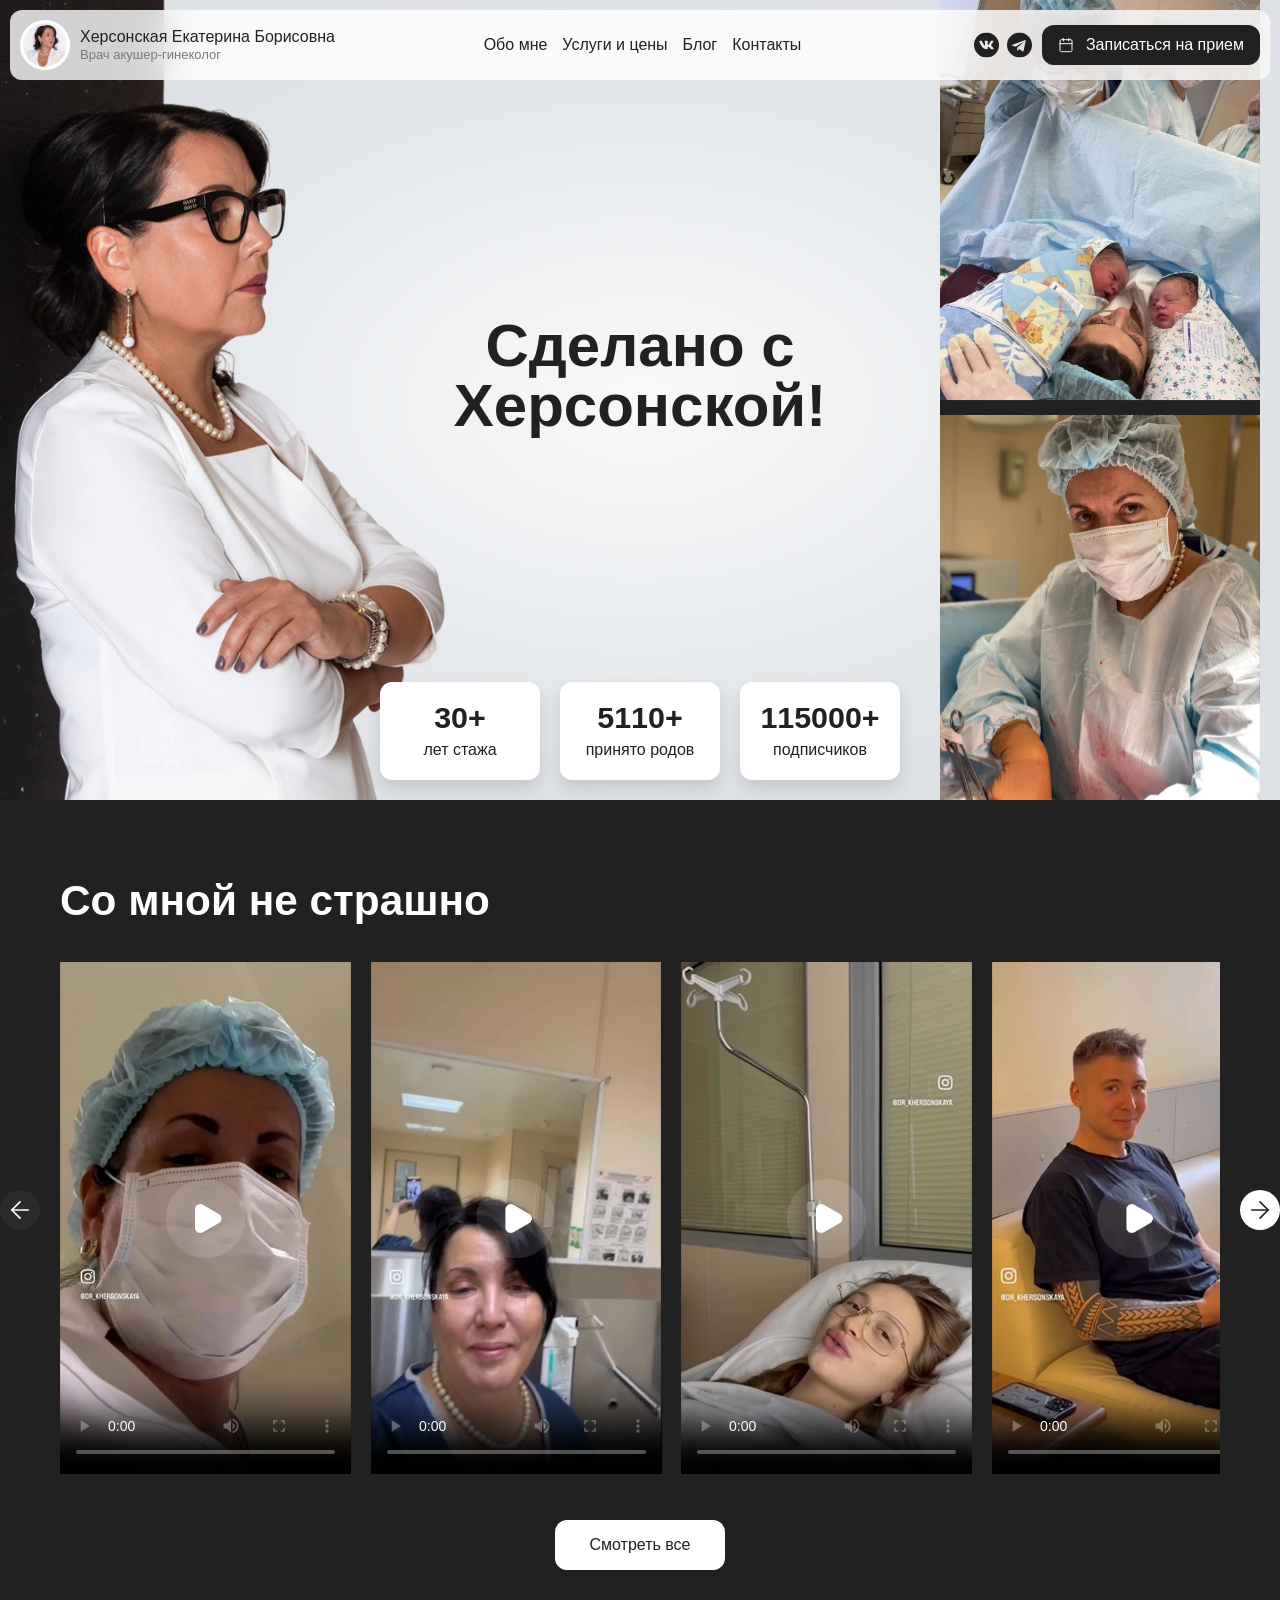
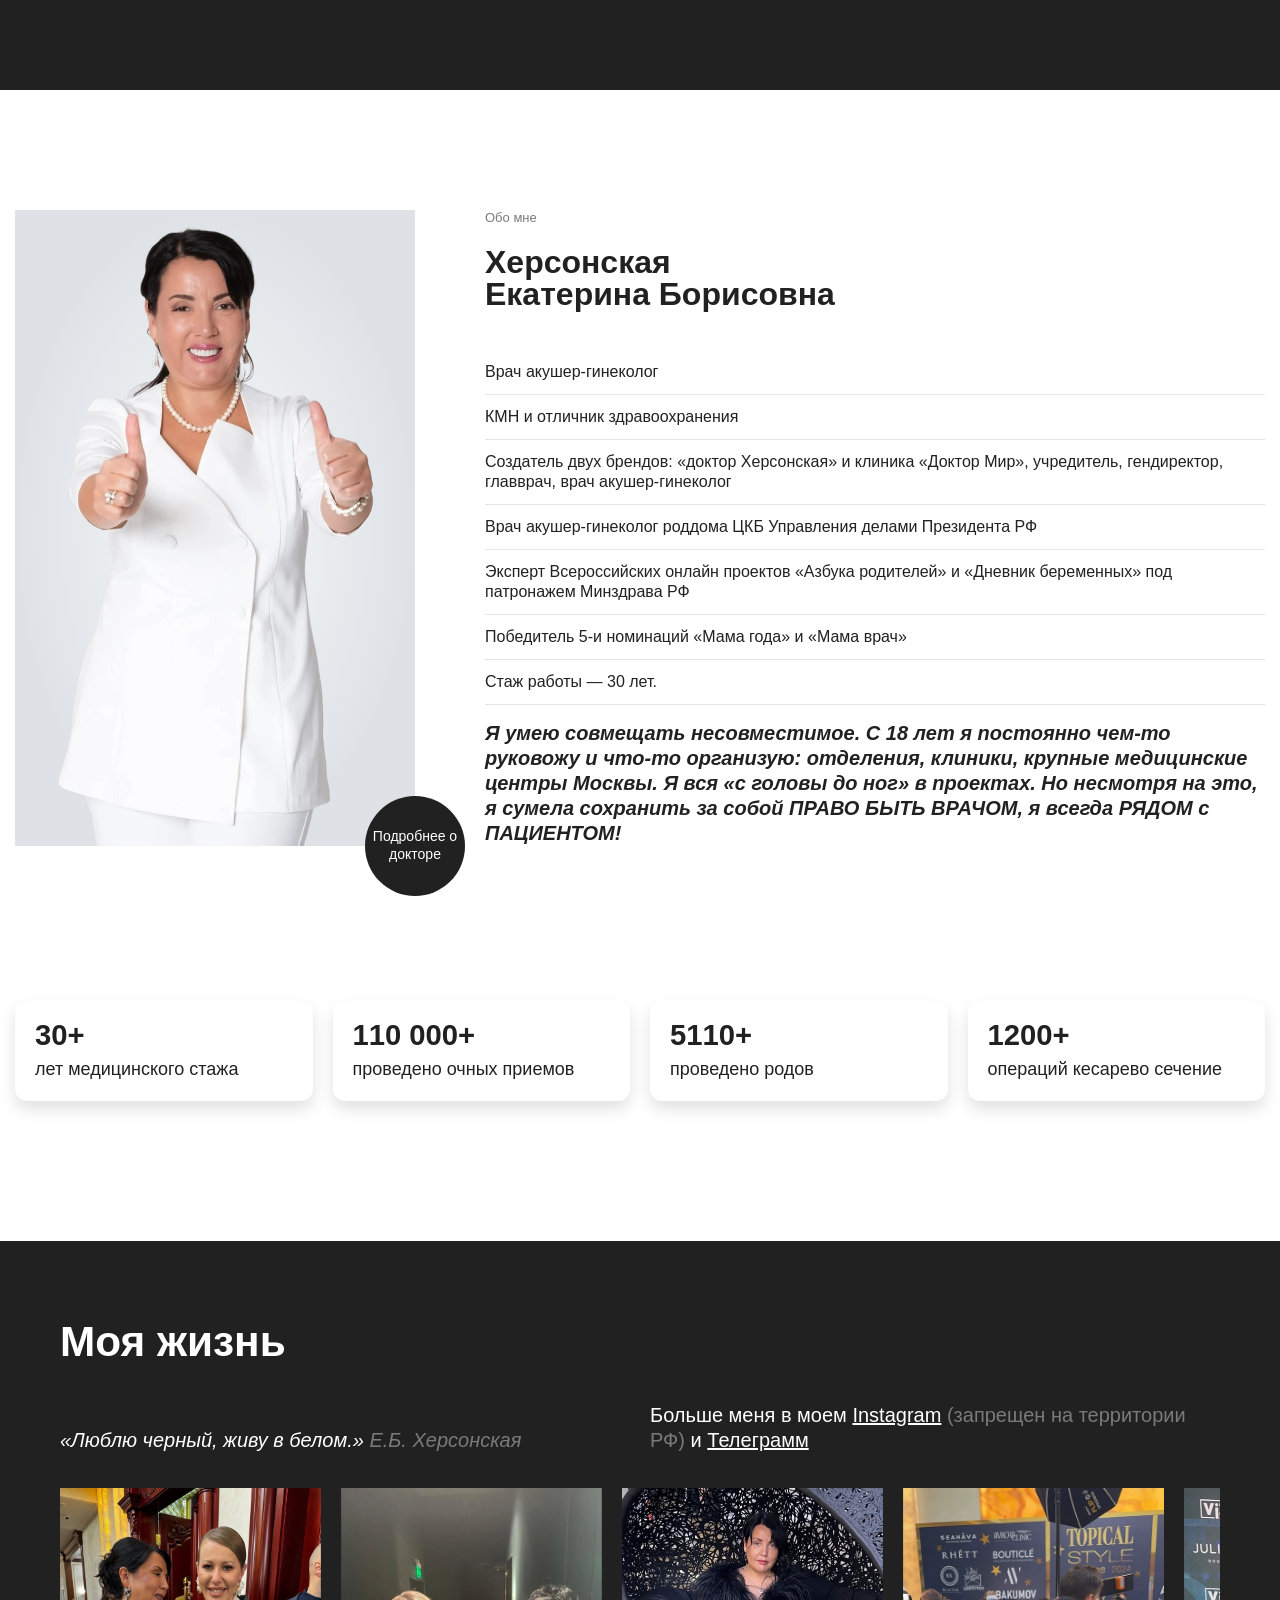
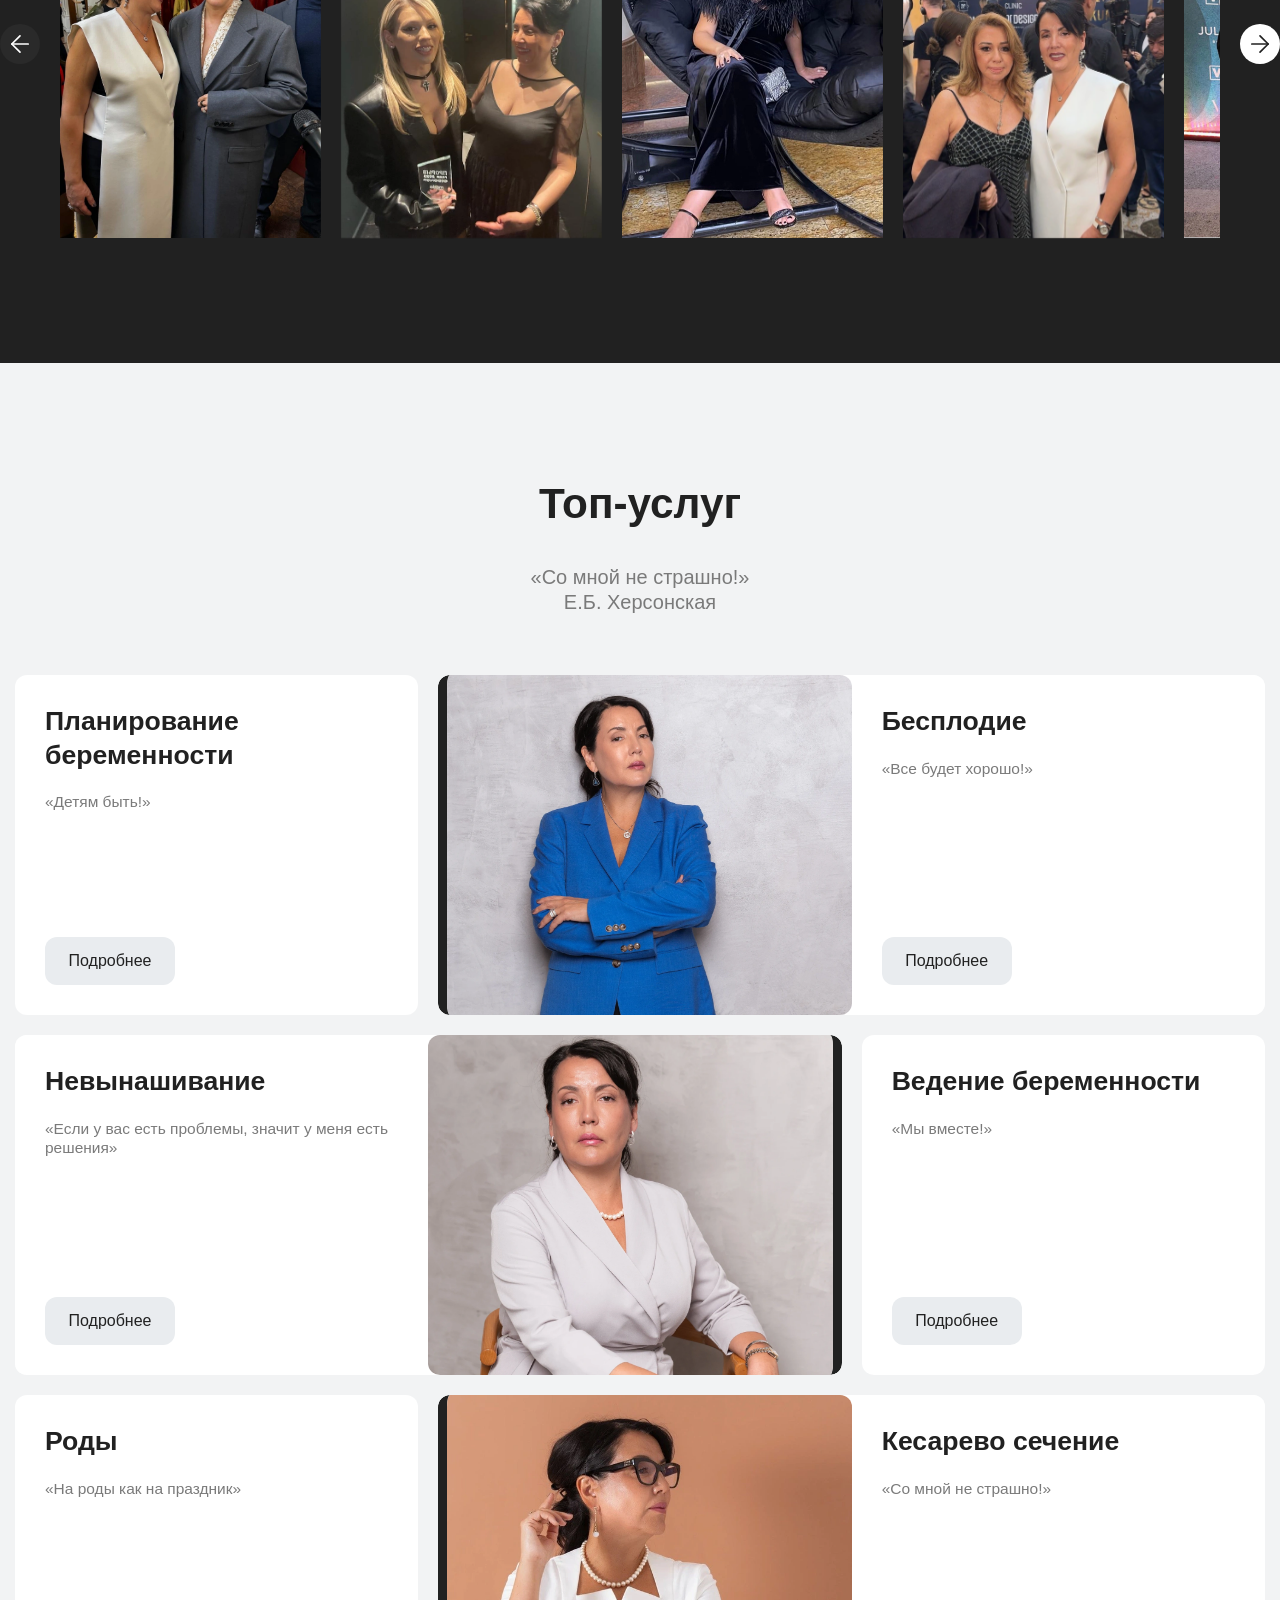
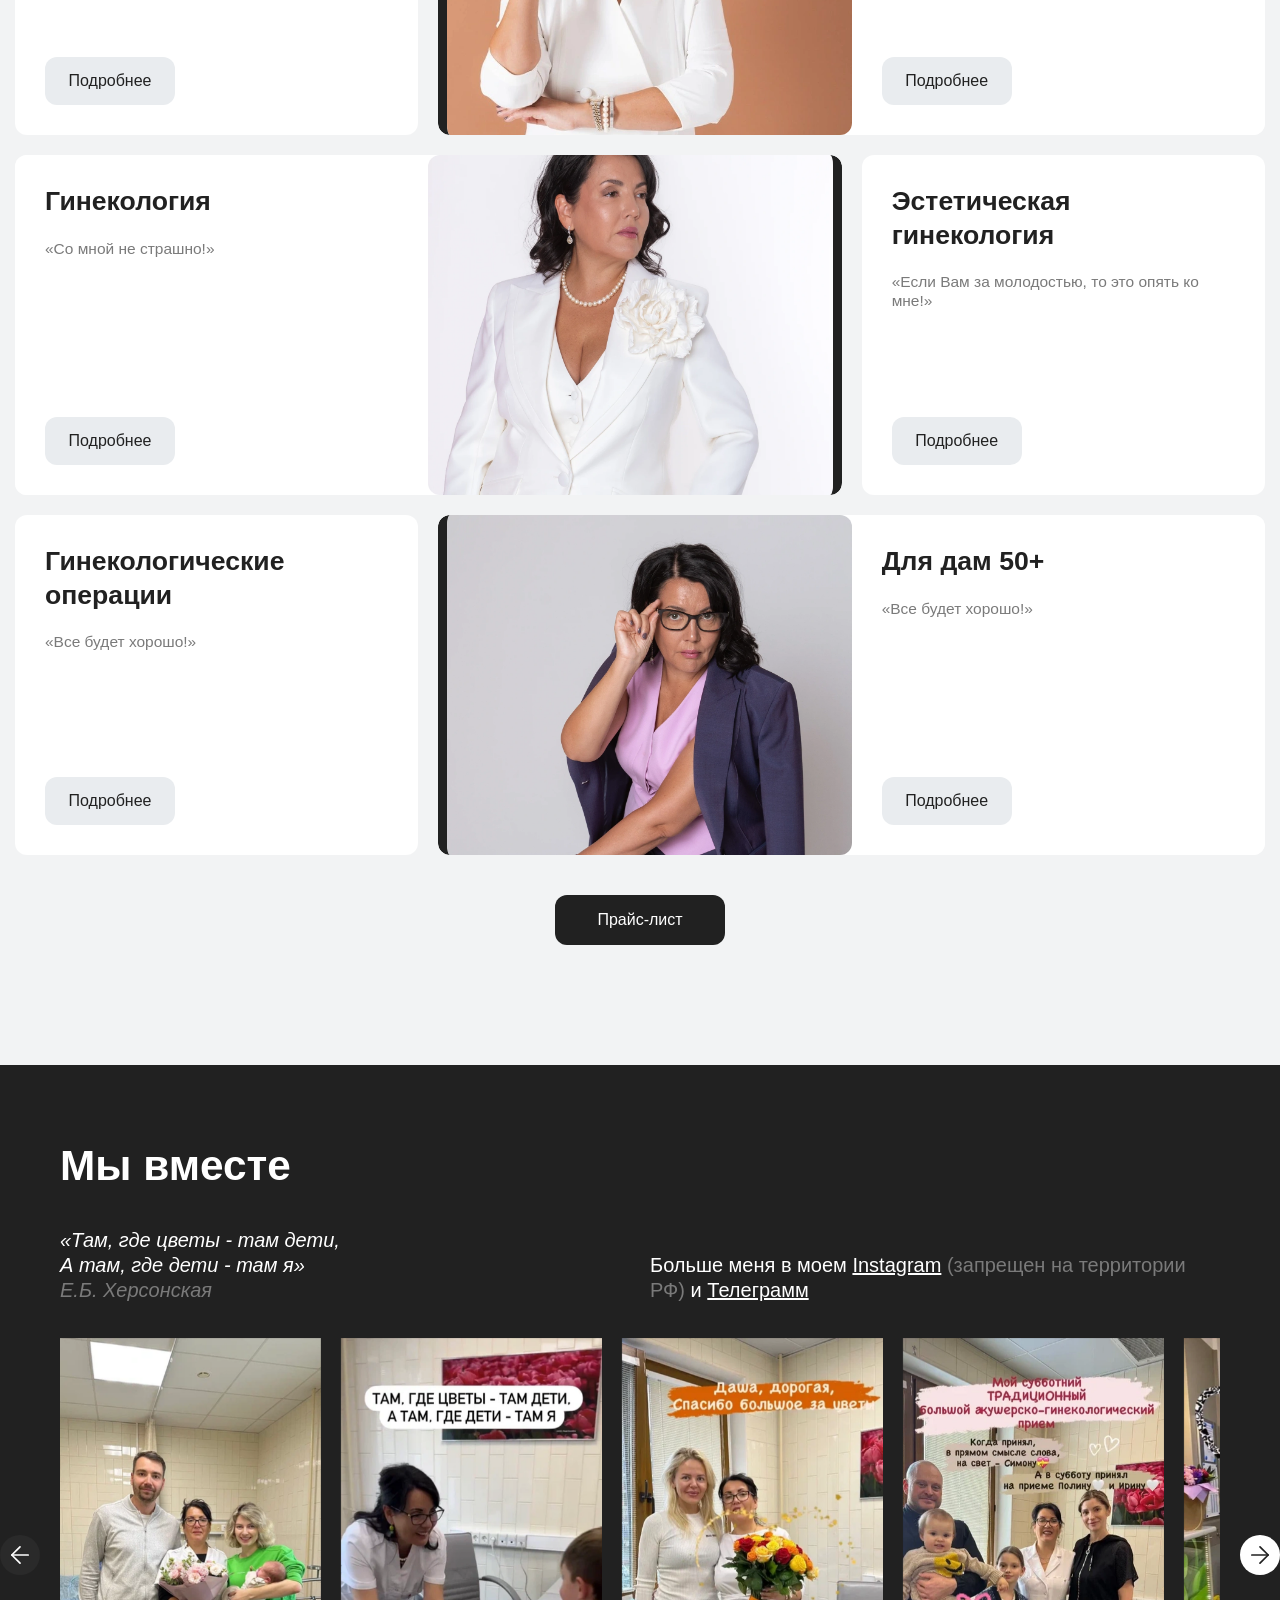
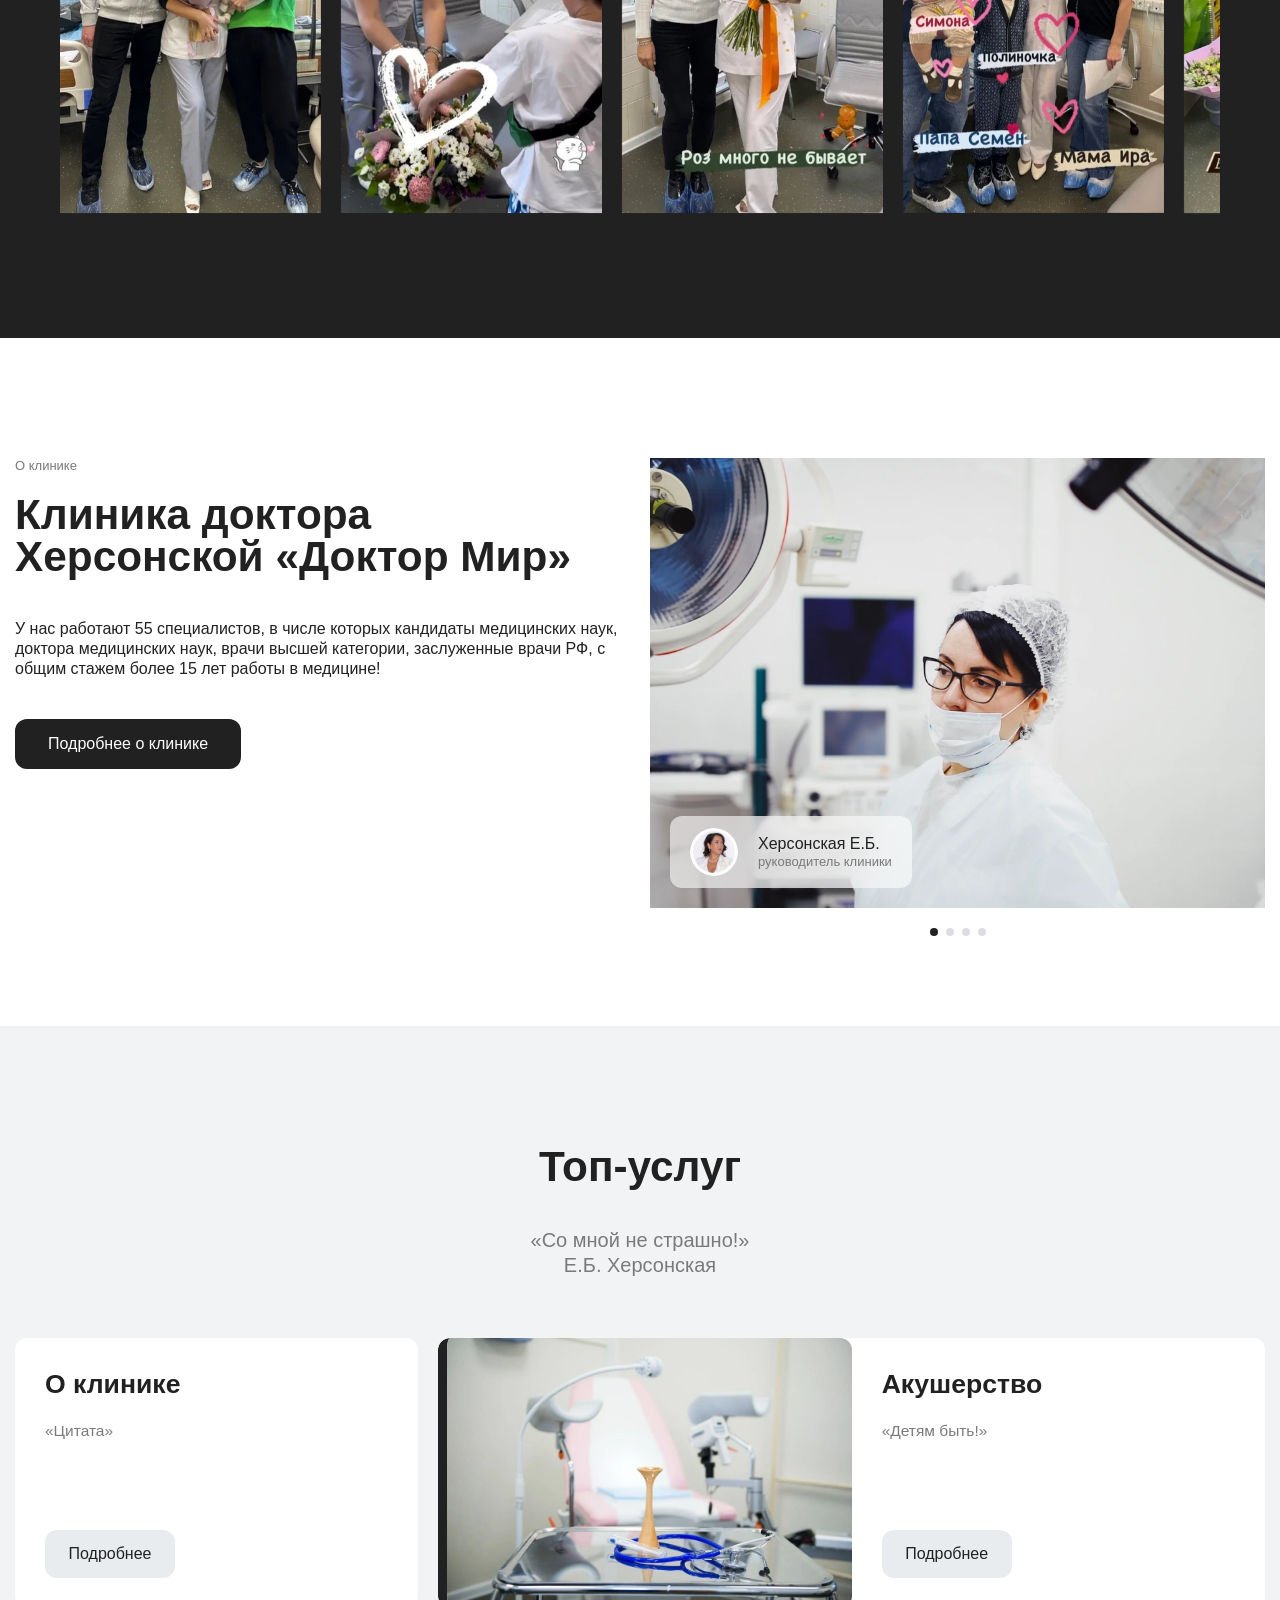
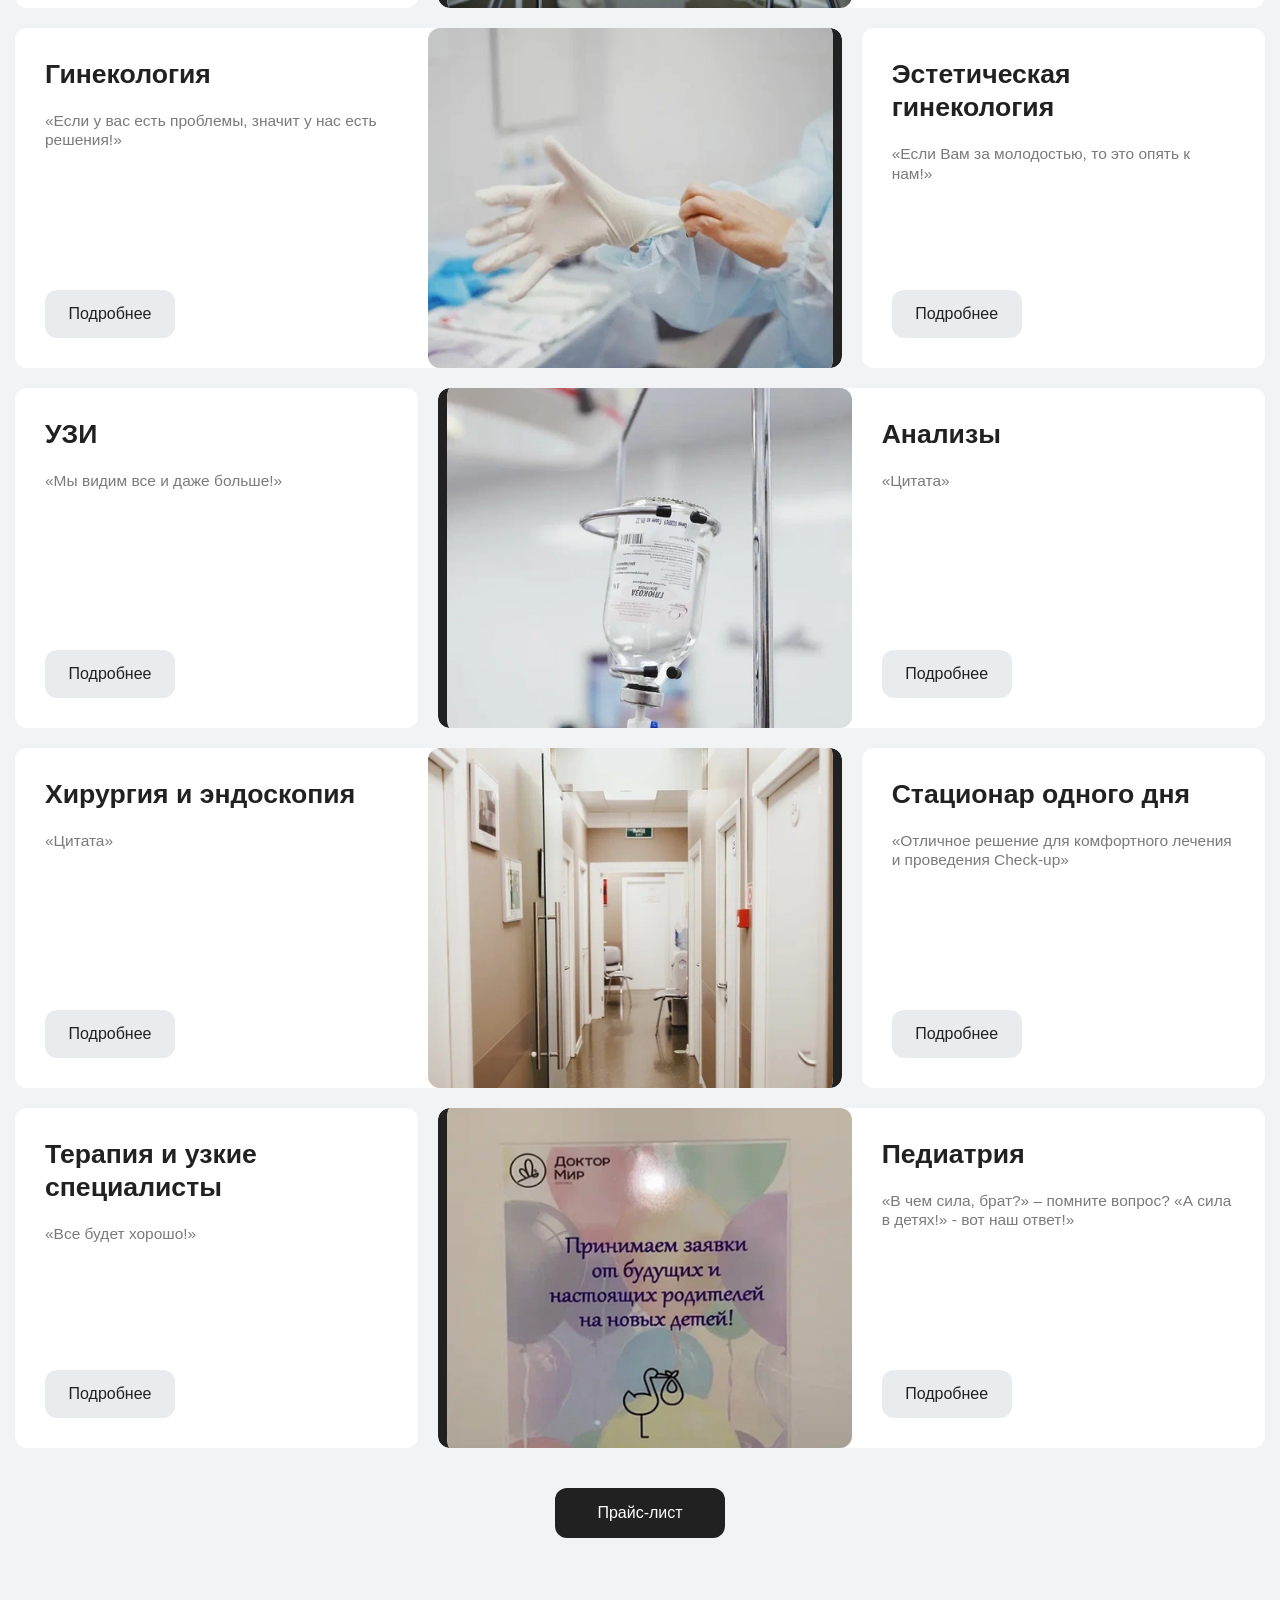
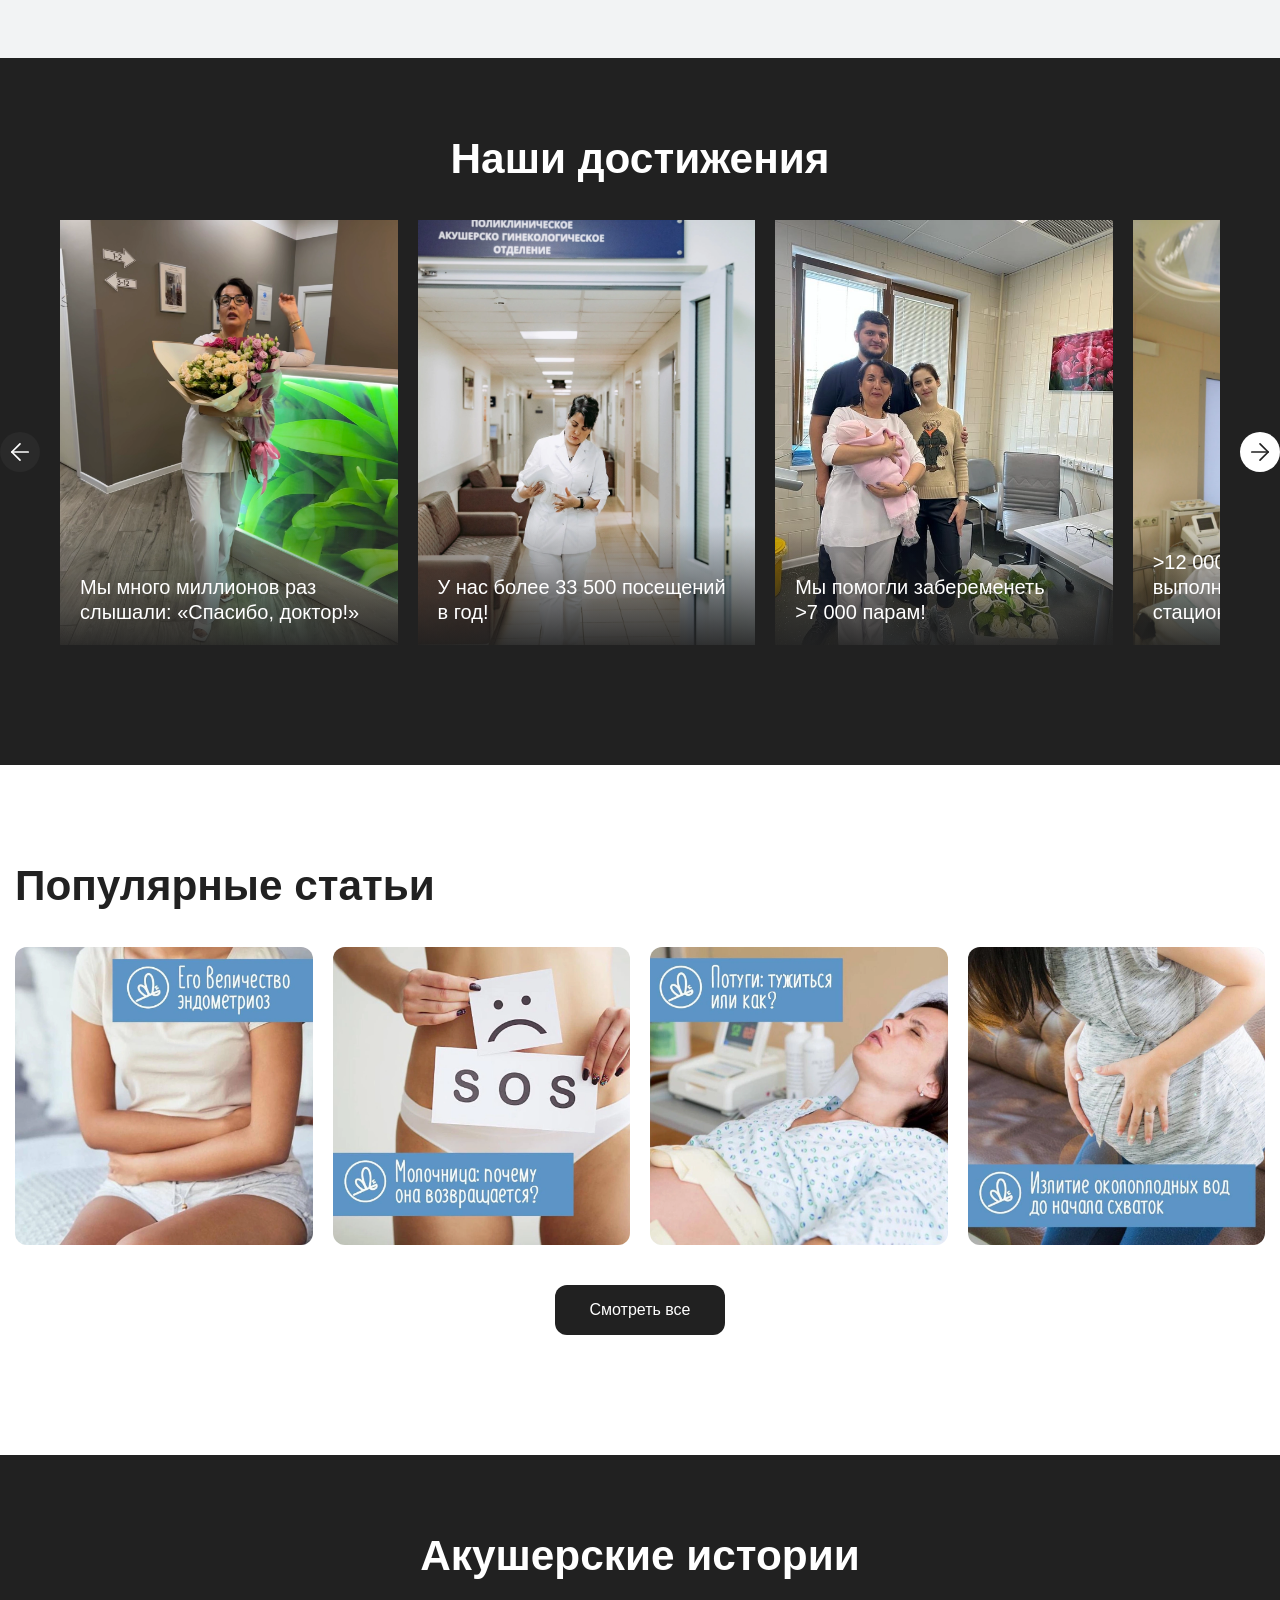
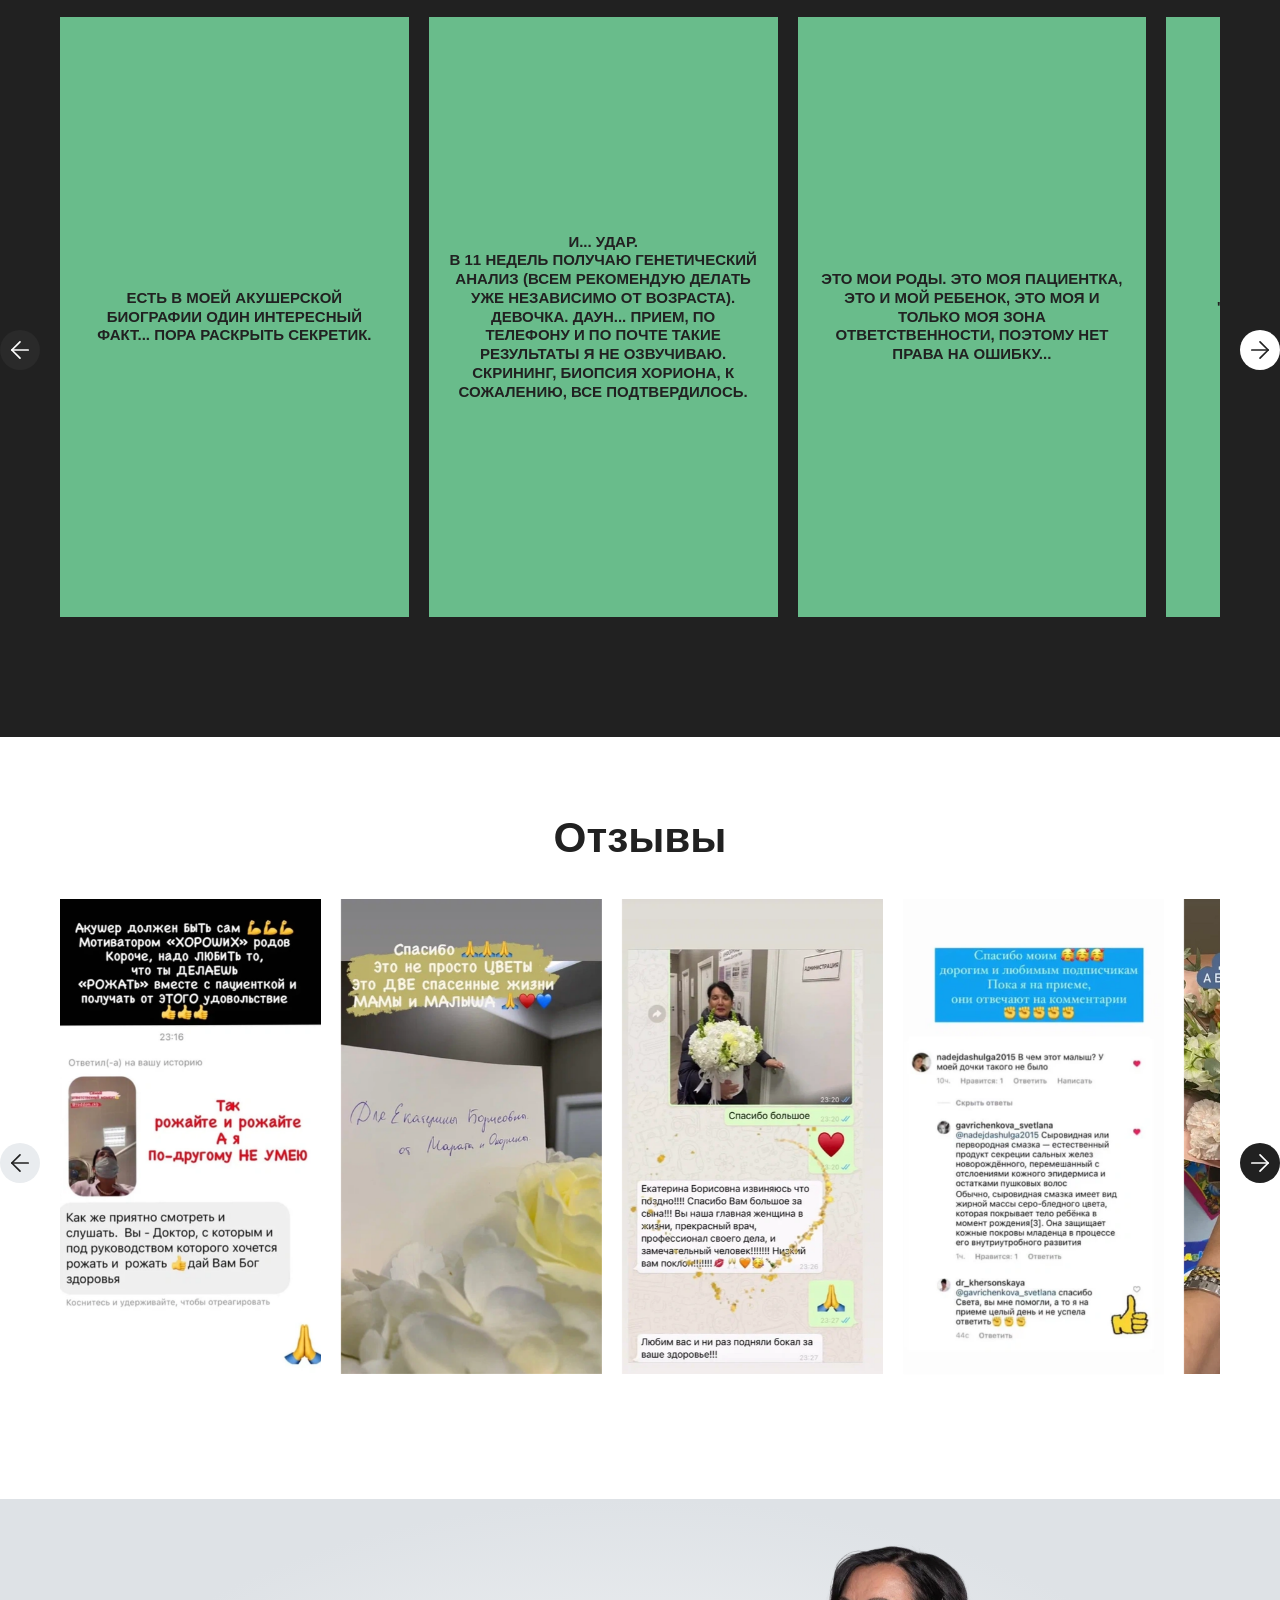
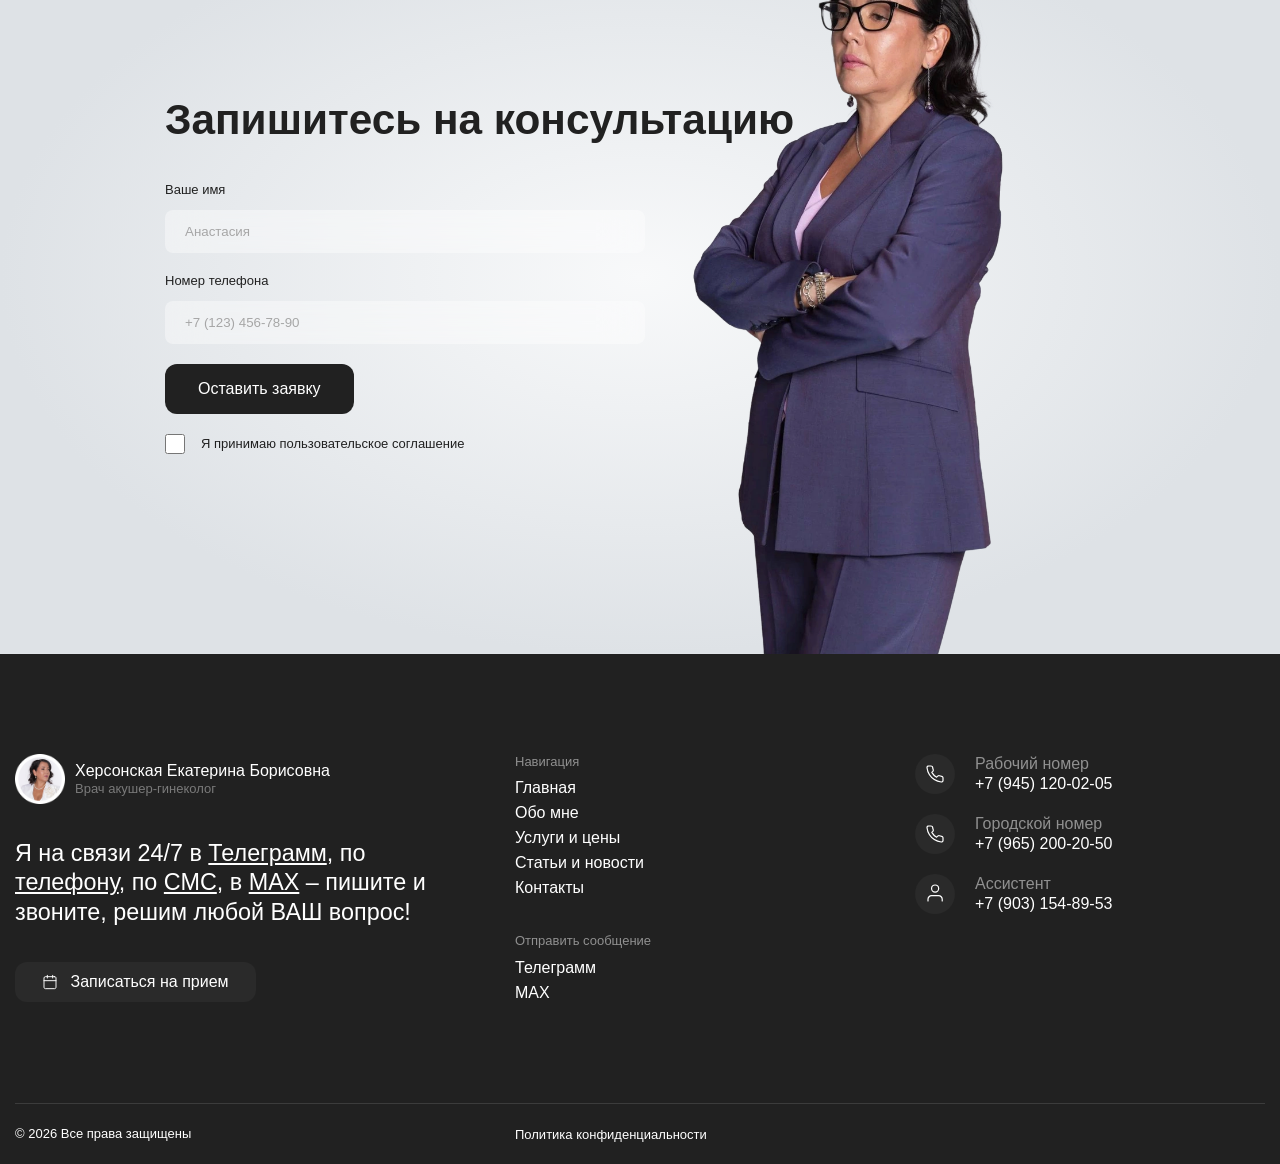
==== commit da8879ef: "Добавлена новая функциональность" ====
--- a/index.html
+++ b/index.html
@@ -22,7 +22,7 @@
       <div class="header-menu">
         <ul class="nav-page">
           <li class="nav-item">
-            <a href="" class="nav-link">Обо мне</a>
+            <a href="about.html" class="nav-link">Обо мне</a>
           </li>
           <li class="nav-item">
             <a href="" class="nav-link">Услуги и цены</a>
@@ -35,7 +35,7 @@
           </li>
         </ul>
         <div class="callback-content">
-          <p class="header-nav-text">Я на связи 24/7 в Телеграмм, по телефону, по СМС, в МАХ – пишите и звоните, решим любой ВАШ вопрос!</p>
+          <p class="header-nav-text">Я на связи 24/7 в <a href="">Телеграмм</a>, по <a href="">телефону</a>, по <a href="">СМС</a>, в <a href="">МАХ</a> – пишите и звоните, решим любой ВАШ вопрос!</p>
           <ul class="header-social">
             <li class="social-item">
               <a href="" class="social-link">
@@ -103,55 +103,58 @@
 
 
   <main class="main-page">
-    <section class="section-hero">
-      <div class="empty-box"></div>
-      <img class="hero-img" src="img/inner-img.png" alt="">
-      <div class="hero-content">
-        <h1 class="page-title">
-          <span>Сдел</span>ано с
-          <br>
-          <span>Херс</span>онской!
-        </h1>
-        <ul class="author-info">
-          <li class="author-item">
-            <h2 class="author-item-title">30+</h2>
-            <p class="author-item-text">лет стажа</p>
-          </li>
-          <li class="author-item">
-            <h2 class="author-item-title">5110+</h2>
-            <p class="author-item-text">принято родов</p>
-          </li>
-          <li class="author-item">
-            <h2 class="author-item-title">115000+</h2>
-            <p class="author-item-text">подписчиков</p>
-          </li>
-        </ul>
-      </div>
-      <div class="swiper swiper-hero">
-        <ul class="swiper-wrapper">
-          <li class="swiper-slide">
-            <img src="img/inner-slide1.png" alt="">
-          </li>
-          <li class="swiper-slide">
-            <img src="img/inner-slide2.png" alt="">
-          </li>
-          <li class="swiper-slide">
-            <img src="img/inner-slide3.png" alt="">
-          </li>
-          <li class="swiper-slide">
-            <img src="img/inner-slide4.png" alt="">
-          </li>
-          <li class="swiper-slide">
-            <img src="img/inner-slide5.png" alt="">
-          </li>
-          <li class="swiper-slide">
-            <img src="img/inner-slide6.png" alt="">
-          </li>
-          <li class="swiper-slide">
-            <img src="img/inner-slide7.png" alt="">
-          </li>
-        </ul>
-      </div>
+    <section class="main-banner">
+      <section class="section-hero">
+        <div class="empty-box"></div>
+        <img class="hero-img" src="img/inner-img.png" alt="">
+        <div class="hero-content">
+          <h1 class="page-title">Сделано с Херсонской!</h1>
+          <h1 class="page-title-mobil">
+            <span class="color-span">Сдел</span>ано
+            <br>
+            <span>с Хер</span>сонской!
+          </h1>
+          <ul class="author-info">
+            <li class="author-item">
+              <h2 class="author-item-title">30+</h2>
+              <p class="author-item-text">лет стажа</p>
+            </li>
+            <li class="author-item">
+              <h2 class="author-item-title">5110+</h2>
+              <p class="author-item-text">принято родов</p>
+            </li>
+            <li class="author-item">
+              <h2 class="author-item-title">115000+</h2>
+              <p class="author-item-text">подписчиков</p>
+            </li>
+          </ul>
+        </div>
+        <div class="swiper swiper-hero">
+          <ul class="swiper-wrapper">
+            <li class="swiper-slide">
+              <img src="img/inner-slide1.png" alt="">
+            </li>
+            <li class="swiper-slide">
+              <img src="img/inner-slide2.png" alt="">
+            </li>
+            <li class="swiper-slide">
+              <img src="img/inner-slide3.png" alt="">
+            </li>
+            <li class="swiper-slide">
+              <img src="img/inner-slide4.png" alt="">
+            </li>
+            <li class="swiper-slide">
+              <img src="img/inner-slide5.png" alt="">
+            </li>
+            <li class="swiper-slide">
+              <img src="img/inner-slide6.png" alt="">
+            </li>
+            <li class="swiper-slide">
+              <img src="img/inner-slide7.png" alt="">
+            </li>
+          </ul>
+        </div>
+      </section>
     </section>
 
     <section class="section-slider slider-dark slider-no-subtitle">
@@ -216,12 +219,14 @@
 
     <section class="section-about-author container">
       <div class="about-author-content">
-        <div class="about-author-photo" style="background-image: url('img/author-img.webp');">
+        <div class="about-author-photo" style="background-image: url('img/author-img.webp'), radial-gradient(50% 50% at 50% 50%, #F8F9FA 0%, #DEE2E6 100%);">
           <a href="#" class="btn-about">Подробнее о докторе</a>
         </div>
         <div class="about-author-content-info">
           <p class="section-subtitle">Обо мне</p>
-          <h2 class="section-title">Херсонская Екатерина Борисовна</h2>
+          <h2 class="section-title">Херсонская
+            <br>Екатерина Борисовна
+          </h2>
           <p class="section-text">Врач акушер-гинеколог</p>
           <p class="section-text">КМН и отличник здравоохранения</p>
           <p class="section-text">Создатель двух брендов: «доктор Херсонская» и клиника «Доктор Мир», учредитель, гендиректор, главврач, врач акушер-гинеколог</p>
@@ -259,7 +264,9 @@
         <div class="subtitle-content ">
           <p class="subtitle-content-text subtitle-italic">«Люблю черный, живу в белом.» <span>Е.Б. Херсонская</span>
           </p>
-          <p class="subtitle-content-text subtitle-top">Больше меня в моем Instagram <span>(запрещен на территории РФ)</span> и Телеграмм</p>
+          <p class="subtitle-content-text subtitle-top">Больше меня в моем <a href="">Instagram</a>
+            <span>(запрещен на территории РФ)</span> и <a href="">Телеграмм</a>
+          </p>
         </div>
         <div class="swiper-container slider-page swiper-photo swiper-third">
           <ul class="swiper-wrapper">
@@ -298,7 +305,9 @@
             </button>
           </div>
         </div>
-        <p class="subtitle-content-text subtitle-bottom">Больше меня в моем Instagram <span>(запрещен на территории РФ)</span> и Телеграмм</p>
+        <p class="subtitle-content-text subtitle-bottom">Больше меня в моем <a href="">Instagram</a>
+          <span>(запрещен на территории РФ)</span> и <a href="">Телеграмм</a>
+        </p>
       </div>
     </section>
 
@@ -316,7 +325,7 @@
               <a href="#">Подробнее</a>
             </div>
           </div>
-          <div class="allocation-item allocation-biggest">
+          <div class="allocation-item allocation-biggest allocation-left">
             <img src="img/service1.webp" alt="">
             <div class="allocation-info">
               <h3>Бесплодие</h3>
@@ -348,7 +357,7 @@
               <a href="#">Подробнее</a>
             </div>
           </div>
-          <div class="allocation-item allocation-biggest">
+          <div class="allocation-item allocation-biggest allocation-left">
             <img src="img/service3.webp" alt="">
             <div class="allocation-info">
               <h3>Кесарево сечение</h3>
@@ -380,7 +389,7 @@
               <a href="#">Подробнее</a>
             </div>
           </div>
-          <div class="allocation-item allocation-biggest">
+          <div class="allocation-item allocation-biggest allocation-left">
             <img src="img/service5.webp" alt="">
             <div class="allocation-info">
               <h3>Для дам 50+</h3>
@@ -406,7 +415,9 @@
             <br>
             <span>Е.Б. Херсонская</span>
           </p>
-          <p class="subtitle-content-text subtitle-top">Больше меня в моем Instagram <span>(запрещен на территории РФ)</span> и Телеграмм</p>
+          <p class="subtitle-content-text subtitle-top">Больше меня в моем <a href="">Instagram</a>
+            <span>(запрещен на территории РФ)</span> и <a href="">Телеграмм</a>
+          </p>
         </div>
         <div class="swiper-container slider-page reels-reviews swiper-third">
           <ul class="swiper-wrapper">
@@ -445,14 +456,18 @@
             </button>
           </div>
         </div>
-        <p class="subtitle-content-text subtitle-bottom">Больше меня в моем Instagram <span>(запрещен на территории РФ)</span> и Телеграмм</p>
+        <p class="subtitle-content-text subtitle-bottom">Больше меня в моем <a href="">Instagram</a>
+          <span>(запрещен на территории РФ)</span> и <a href="">Телеграмм</a>
+        </p>
       </div>
     </section>
 
     <section class="section-about-cliniks container">
       <div class="about-author-content-info">
         <p class="section-subtitle">О клинике</p>
-        <h2 class="section-title">Клиника доктора Херсонской «Доктор Мир»</h2>
+        <h2 class="section-title">Клиника доктора
+          <br>Херсонской «Доктор Мир»
+        </h2>
         <p class="section-text">У нас работают 55 специалистов, в числе которых кандидаты медицинских наук, доктора медицинских наук, врачи высшей категории, заслуженные врачи РФ, с общим стажем более 15 лет работы в медицине!</p>
         <a href="https://doctormir.ru/" class="btn btn-dark btn-all" style="max-width: 230px;">Подробнее о клинике</a>
       </div>
@@ -496,7 +511,7 @@
               <a href="#">Подробнее</a>
             </div>
           </div>
-          <div class="allocation-item allocation-biggest">
+          <div class="allocation-item allocation-biggest allocation-left">
             <img src="img/top-service1.webp" alt="">
             <div class="allocation-info">
               <h3>Акушерство</h3>
@@ -528,7 +543,7 @@
               <a href="#">Подробнее</a>
             </div>
           </div>
-          <div class="allocation-item allocation-biggest">
+          <div class="allocation-item allocation-biggest allocation-left">
             <img src="img/top-service3.webp" alt="">
             <div class="allocation-info">
               <h3>Анализы</h3>
@@ -560,7 +575,7 @@
               <a href="#">Подробнее</a>
             </div>
           </div>
-          <div class="allocation-item allocation-biggest">
+          <div class="allocation-item allocation-biggest allocation-left">
             <img src="img/top-service5.webp" alt="">
             <div class="allocation-info">
               <h3>Педиатрия</h3>
@@ -573,6 +588,46 @@
           </a>
         </div>
         <a href="#" class="btn-all btn-dark btn">Прайс-лист</a>
+      </div>
+    </section>
+
+    <section class="section-slider slider-dark ">
+
+      <div class="slider-content container">
+        <h2 class="section-title" style="text-align: center;">Наши достижения</h2>
+        <div class="swiper-container slider-page swiper-achievements swiper-five">
+          <ul class="swiper-wrapper">
+            <li class="swiper-slide" style="background-image: url('../img/achievements.webp');">
+              <p class="achievements-text">Мы много миллионов раз слышали: «Спасибо, доктор!»</p>
+            </li>
+            <li class="swiper-slide" style="background-image: url('../img/achievements2.webp');">
+              <p class="achievements-text">У нас более 33 500 посещений в год!</p>
+            </li>
+            <li class="swiper-slide" style="background-image: url('../img/achievements3.webp');">
+              <p class="achievements-text">Мы помогли забеременеть >7 000 парам!</p>
+            </li>
+            <li class="swiper-slide" style="background-image: url('../img/achievements4.webp');">
+              <p class="achievements-text">&gt;12 000 операций мы выполнили в нашем стационаре одного дня!</p>
+            </li>
+            <li class="swiper-slide" style="background-image: url('../img/achievements2.webp');">
+              <p class="achievements-text">У нас более 33 500 посещений в год!</p>
+            </li>
+
+          </ul>
+          <div class="swiper-navigation">
+            <button class="slider-button slider-button-prev btn-dark">
+              <svg>
+                <use xlink:href="sprite/sprite.svg#arrow-site"></use>
+              </svg>
+            </button>
+            <button class="slider-button slider-button-next btn-light">
+              <svg>
+                <use xlink:href="sprite/sprite.svg#arrow-site"></use>
+              </svg>
+            </button>
+          </div>
+        </div>
+
       </div>
     </section>
 
@@ -607,7 +662,7 @@
 
       <div class="slider-content container">
         <h2 class="section-title" style="text-align: center;">Акушерские истории</h2>
-        <div class="swiper-container slider-page swiper-history swiper-five">
+        <div class="swiper-container slider-page swiper-history swiper-third">
           <ul class="swiper-wrapper">
             <li class="swiper-slide" style="background-color: #69bc8b;">
 
@@ -738,9 +793,7 @@
               <p class="logo-text">Врач акушер-гинеколог</p>
             </div>
           </a>
-          <p class="header-nav-text">
-            Я на связи 24/7 в Телеграмм, по телефону, по СМС, в МАХ – пишите и звоните, решим любой ВАШ вопрос!
-          </p>
+          <p class="header-nav-text">Я на связи 24/7 в <a href="">Телеграмм</a>, по <a href="">телефону</a>, по <a href="">СМС</a>, в <a href="">МАХ</a> – пишите и звоните, решим любой ВАШ вопрос!</p>
           <button class="callback btn-dark">
             <svg>
               <use xlink:href="sprite/sprite.svg#calendar"></use>
@@ -753,16 +806,16 @@
             <h2>Навигация</h2>
             <ul class="footer-nav">
               <li>
-                <a href="#">Главная</a>
+                <a href="index.html">Главная</a>
               </li>
               <li>
-                <a href="blog.html">Обо мне</a>
+                <a href="about.html">Обо мне</a>
               </li>
               <li>
                 <a href="#">Услуги и цены</a>
               </li>
               <li>
-                <a href="#">Статьи и новости</a>
+                <a href="blog.html">Статьи и новости</a>
               </li>
               <li>
                 <a href="contacts.html">Контакты</a>
--- a/css/style.min.css
+++ b/css/style.min.css
@@ -1,2 +1,2 @@
-@font-face{font-family:"Helvetica";src:url(../fonts/InterTight-Regular.woff2)format("woff2");font-style:normal;font-display:swap}@font-face{font-family:"Helvetica";src:url(../fonts/InterTight-Regular.woff)format("woff");font-style:normal;font-display:swap}@font-face{font-family:"Helvetica";src:url(../fonts/InterTight-Italic.woff2)format("woff2");font-style:italic;font-display:swap}@font-face{font-family:"Helvetica";src:url(../fonts/InterTight-Italic.woff)format("woff");font-style:italic;font-display:swap}.visually-hidden{position:absolute;width:1px;height:1px;margin:-1px;padding:0;border:0;clip:rect(0 0 0 0);overflow:hidden}.container,body{width:100%;margin:0 auto}body,p{line-height:125%}body{height:100%;background-color:#fff;color:#212121}*,::after,::before{box-sizing:border-box}p{font-family:"InterTight-Regular","Arial","Arial",sans-serif;font-weight:400;font-style:normal}ul{margin:0;padding:0;list-style-type:none}.post-content-item img,img{width:100%;height:100%;-o-object-fit:cover;object-fit:cover}.container{overflow:hidden;max-width:480px;padding:0 10px}@media screen and (min-width:480px){.container{max-width:768px}}@media screen and (min-width:768px){.container{max-width:992px}}@media screen and (min-width:992px){.container{max-width:1450px;padding:0 15px}}@media screen and (min-width:1230px){.container{max-width:1450px}}.swiper-wrapper{margin:0;padding:0;list-style-type:none;z-index:11}.section-title{color:#212121;font-size:min(31px + 17*(100vw - 320px)/1100);font-family:"InterTight-Regular","Arial",sans-serif;font-weight:700;font-style:normal;margin:0 0 40px;line-height:1}.section-subtitle,.section-suptitle{font-size:13px;font-family:"InterTight-Regular","Arial","Arial",sans-serif;font-weight:500;font-style:normal;line-height:125%;color:#7a7a7a;margin:0 0 20px}.section-suptitle{font-size:20px;margin:0}@media screen and (max-width:768px){.section-suptitle{font-size:16px}}.section-text{font-family:"InterTight-Regular","Arial","Arial",sans-serif;font-weight:500;font-style:normal;line-height:125%;font-size:16px;color:#212121;margin:0}.header-page{padding:10px 10px 0;position:fixed;top:0;left:0;right:0;z-index:1000}.header-nav{background:rgba(255,255,255,.8);backdrop-filter:blur(20px);padding:10px 20px;margin:0 auto;display:grid;grid-template-columns:1fr 1fr 1fr;align-items:center;border-radius:12px;gap:10px}.header-basic-logo{display:flex;align-items:center;gap:20px;text-decoration:none}.logo-main{width:60px;height:60px}.logo-content,.phone-link p{display:flex;flex-direction:column}.logo-text,.logo-title{margin:0;font-family:"InterTight-Regular","Arial","Arial",sans-serif;font-weight:500;font-style:normal;line-height:125%;font-size:16px;color:#212121}.logo-text{color:#7a7a7a;font-size:13px}.header-menu{grid-column:span 2;display:grid;grid-template-columns:1fr 1fr;align-items:center}.nav-page{display:flex;justify-content:center;align-items:center;gap:25px}.nav-item,.nav-page{margin:0;padding:0;list-style-type:none}.nav-link{color:#212121;text-decoration:none}.header-nav-text{margin:0;color:#fff;font-size:20px;display:none}.callback-content{display:flex;justify-content:flex-end;gap:20px}.header-social{margin:0;padding:0;list-style-type:none;display:flex;gap:8px;align-items:center}.social-item{width:32px;height:32px;border-radius:50%}.btn-burger,.callback,.social-link{align-items:center;justify-content:center;cursor:pointer}.social-link{width:100%;height:100%;display:flex}.btn-burger,.callback{background:#212121;border-radius:12px;border:0}.callback,.callback svg{transition:all .4s ease-in-out;color:#fff}.callback{display:flex;gap:12px;font-size:16px;padding:14px 24px}.callback svg{width:16px;height:16px}.btn-burger{display:none;width:48px;height:48px;padding:0}.burger-line{width:24px;height:2px;position:relative}.burger-line::after,.burger-line::before{content:"";position:absolute;left:calc(50% - 12px);z-index:1;background:#fff;width:24px;height:2px}.burger-line::before{top:7px}.burger-line::after{bottom:7px}.btn-burger.active,.burger-line{background:#fff}.btn-burger.active .burger-line{background:#212121;transform:rotate(45deg)}.btn-burger.active .burger-line::before{background:#212121;transform:rotate(90deg);top:0}.btn-burger.active .burger-line::after,.phone-list{display:none}.phone-list{flex-direction:column;align-items:flex-start;padding:0;list-style-type:none;gap:20px;margin:40px 0 0}.phone-link{display:flex;gap:20px;align-items:center;color:#fff;text-decoration:none;transition:all .4s ease-in-out}.phone-link p{margin:0}.phone-link svg{width:40px;height:40px}.footer-copyright a:hover,.footer-nav a:hover,.phone-link-title,.phone-link:hover{color:#909090}@media screen and (max-width:1450px){.nav-page{gap:15px}.header-nav{padding:16px}.header-basic-logo{gap:10px}.logo-main{width:50px;height:50px}.social-item{width:25px;height:25px}.callback-content{gap:10px}.callback{padding:10px 15px}}@media screen and (max-width:992px){.header-basic-logo{grid-column:span 2}.header-menu{display:none;grid-column:span 3}.btn-burger{display:flex;margin-left:auto}.header-page.active{top:0;height:100vh;background:#212121;overflow-y:scroll;padding-right:0}.header-page.active .header-nav{background:0 0;padding-bottom:100px}.header-page.active .logo-title{color:#fff}.header-page.active .header-menu{display:flex;flex-direction:column;order:2}.header-page.active .header-nav-text{display:inline-block;max-width:380px;margin-bottom:20px}.nav-page{margin:60px 0}.nav-page .nav-link{color:#fff;-moz-text-align-last:left;text-align-last:left;font-size:32px;font-family:"InterTight-Regular","Arial",sans-serif;font-weight:700;font-style:normal;line-height:125%}.callback-content,.nav-page{width:100%;flex-direction:column;align-items:flex-start}.callback-content .header-social{display:none}.callback-content .callback{background:rgba(255,255,255,.0392156863);padding:14px 24px}.callback-content .callback svg{width:20px;height:20px}.callback-content .phone-list{display:flex}}@media screen and (max-width:768px){.header-nav{grid-template-columns:1fr 1fr 50px}.header-nav .logo-main{display:none}.logo-title{font-size:14px}}.footer-page{background:#212121;padding-top:100px}.footer-inner{display:grid;grid-template-columns:510px 205px 205px;justify-content:space-between;gap:10px;align-items:flex-start}.footer-inner-item,.footer-nav,.nav-footer-content{display:flex;flex-direction:column;gap:35px}.footer-inner-item .callback{background-color:rgba(255,255,255,.0392156863);max-width:241px}.footer-inner-item .header-nav-text{display:block;font-size:min(19px + 5*(100vw - 320px)/1100)}.footer-inner-item .phone-list{margin-top:0;display:flex}.footer-inner-item .logo-title{color:#fff}.footer-nav,.nav-footer-content{gap:8px}.footer-copyright a,.footer-copyright p,.footer-nav a,.nav-footer-content h2{font-family:"InterTight-Regular","Arial","Arial",sans-serif;font-weight:500;font-style:normal;line-height:125%}.nav-footer-content h2{margin:0;font-size:13px;color:#909090}.footer-nav{gap:5px}.footer-copyright a,.footer-copyright p,.footer-nav a{color:#fff;text-decoration:none;font-size:16px;transition:all .4s ease-in-out}.footer-copyright{display:grid;grid-template-columns:510px 205px 205px;justify-content:space-between;align-items:center;padding:20px 0;border-top:1px solid rgba(255,255,255,.1215686275);width:100%;margin-top:100px}.footer-copyright a,.footer-copyright p{font-size:13px;margin:0}@media screen and (max-width:1230px){.footer-copyright,.footer-inner{grid-template-columns:450px 1fr 1fr;gap:50px}}@media screen and (max-width:992px){.footer-page{padding-top:70px}.footer-inner{grid-template-columns:320px 150px 1fr;gap:30px}.footer-copyright{grid-template-columns:320px 200px 1fr;gap:30px;margin-top:70px}}@media screen and (max-width:768px){.footer-copyright,.footer-inner{grid-template-columns:1fr;gap:40px}.footer-copyright{gap:5px}.footer-inner-item:nth-child(2){flex-direction:row;justify-content:space-between}.footer-page{padding-top:40px}.footer-copyright{margin-top:40px}}@media screen and (max-width:480px){.footer-nav a,.nav-footer-content h2{font-size:14px}}.btn,.btn-all{transition:all .4s ease-in-out}.btn{text-align:center;justify-self:center;display:flex;justify-content:center;align-items:center;font-family:"InterTight-Regular","Arial","Arial",sans-serif;font-weight:500;font-style:normal;line-height:125%;font-size:16px;padding:14px 32px;border-radius:12px;border:1px solid transparent}.btn-all{margin-top:40px;text-decoration:none}.btn-all:hover{background:rgba(255,255,255,.0392156863);color:#fff}.btn-dark{background-color:#212121;color:#fff}.btn-dark:hover,.btn-light{background:#fff;color:#212121}.btn-dark:hover svg,.btn-light svg{color:#212121}.btn-dark,.btn-light{border:1px solid transparent}.btn-dark svg,.btn-light svg{transition:all .4s ease-in-out}.btn-dark:hover{border:1px solid #212121}.btn-light:hover{background:rgba(255,255,255,.0392156863);color:#fff}.btn-light:hover svg{color:#fff}.btn-about{position:absolute;bottom:-80px;right:-80px;font-size:16px;font-family:"InterTight-Regular","Arial","Arial",sans-serif;font-weight:500;font-style:normal;line-height:125%;border:0;border-radius:50%;background-color:#212121;width:160px;height:160px;color:#fff;display:flex;align-items:center;justify-content:center;text-decoration:none;text-align:center}@media screen and (max-width:1230px){.btn-about{width:100px;height:100px;right:-50px;bottom:-50px;font-size:14px}}@media screen and (max-width:992px){.btn-about{width:100%;height:auto;right:0;bottom:0;font-size:16px;padding:14px 0;border-radius:12px}}.modal-preview{position:fixed;top:0;left:0;right:0;z-index:1000;background-color:rgba(0,0,0,.8);width:100%;height:100%;display:none;align-items:center;justify-content:center}.modal-preview.active{display:flex}.modal{padding:0 70px;position:relative}.modal-img{width:100%;max-width:490px;height:100%;-o-object-fit:cover;object-fit:cover}.modal-img .swiper-slide{margin:0!important;width:100%!important}.modal-img .swiper-history-text{padding:70px 30px;font-size:25px}.modal-navigation{position:absolute;top:calc(50% - 15px);left:0;right:0;z-index:10;width:100%;display:flex;justify-content:space-between;padding:0 20px}.modal-arrow,.slider-page .swiper-navigation .slider-button{border:0;border-radius:50%;cursor:pointer;transition:all .4s ease-in-out}.modal-arrow{width:30px;height:30px;display:flex;align-items:center;justify-content:center;background-color:#fff}.modal-arrow:hover{background-color:#212121}.modal-prev{transform:rotate(180deg)}.modal-close{position:absolute;top:28px;right:28px;z-index:10;width:40px;height:40px;background-color:#000;border-radius:12px;border:0;cursor:pointer}.modal-close span,.modal-close span::before{width:100%;height:2px;background-color:#fff;transition:all .4s ease-in-out}.modal-close span{display:flex;transform:rotate(45deg)}.modal-close span::before{content:"";position:absolute;left:0;top:0;z-index:1;transform:rotate(90deg)}.modal-close:hover span,.modal-close:hover span::before{background-color:#909090}@media screen and (max-width:768px){.modal{padding:0 10px}}.hero-content,.section-hero{align-items:center;position:relative}.section-hero{background:radial-gradient(50% 50%at 50% 50%,#f8f9fa 0,#dee2e6 100%);padding-bottom:20px;height:100vh;background-repeat:no-repeat;background-size:contain;background-position:0 50%;display:grid;grid-template-columns:repeat(3,1fr);gap:20px;justify-content:center;overflow:hidden}.section-hero .hero-img,.swiper-hero .swiper-slide img{width:100%;height:100%;-o-object-fit:cover;object-fit:cover}.section-hero .hero-img{position:absolute;left:0;z-index:1;top:0;max-width:735px;max-height:950px;-o-object-position:top;object-position:top}.hero-content{display:flex;flex-direction:column;height:100%;color:#212121;margin:0 0 0 auto;z-index:5;padding-top:70px}.page-title{margin:auto;font-family:"InterTight-Regular","Arial",sans-serif;font-weight:700;font-style:normal;font-size:80px;line-height:1;text-align:center}.author-info{margin:0;padding:0;list-style-type:none;display:flex;align-items:center;gap:20px}.author-item,.form-field input{display:flex;background-color:#fff}.author-item{border-radius:12px;padding:20px;text-align:center;flex-direction:column;gap:8px;width:205px;box-shadow:0 8px 16px 0 rgba(0,0,0,.1215686275)}.author-item-title{font-family:"InterTight-Regular","Arial",sans-serif;font-weight:700;font-style:normal;font-size:40px;line-height:1;margin:0}.author-item-text{margin:0}.swiper-hero{margin-right:40px;max-width:420px;height:100%;background-color:#212121}.swiper-hero .swiper-wrapper{margin:0;padding:0;list-style-type:none;transition-timing-function:linear!important}.swiper-hero .swiper-slide{height:100%;max-height:520px!important;width:100%}.swiper-hero .swiper-slide img{-o-object-position:90%;object-position:90%}@media screen and (max-width:1450px){.page-title{font-size:60px}.author-item{width:160px}.author-item-title{font-size:30px}.swiper-hero{max-width:320px;margin-right:20px}.swiper-hero .swiper-slide{max-height:400px!important}}@media screen and (max-width:992px){.section-hero{background:url(../img/bg-mobil.webp),radial-gradient(50% 50%at 50% 50%,#f8f9fa 0,#dee2e6 100%);background-repeat:no-repeat;background-position:0 50%;background-size:230px 100%,100% 100%}.empty-box{display:none}.hero-content{grid-column:span 2;margin-right:auto;padding-left:10px;margin-left:0}.hero-content .page-title{margin-top:50px;letter-spacing:2px;text-align:left}.hero-content .page-title span{color:#fff}.section-hero .hero-img{max-width:490px;-o-object-fit:contain;object-fit:contain;top:auto;height:auto;max-height:none;bottom:20px}}@media screen and (max-width:768px){.section-hero{background-size:125px 100%,100% 100%;grid-template-columns:1fr 1fr}.hero-content{grid-column:auto;width:100%}.section-hero .hero-img{max-width:360px;top:20%;bottom:auto;left:-40px}.page-title{margin-left:0;font-size:43px}.author-info{flex-direction:column;gap:10px;width:100%}.author-info .author-item{width:100%;padding:15px}.swiper-hero{margin-right:10px}.swiper-hero .swiper-slide{max-height:340px!important}}@media screen and (max-width:480px){.section-hero{background-size:100px 100%,100% 100%;grid-template-columns:1fr max-content}.page-title{font-size:33px}.section-hero .hero-img{left:-65px}.author-item{align-items:flex-start}.author-item-title{font-size:27px}.swiper-hero{margin-right:0}.swiper-hero .swiper-slide{max-height:170px!important}}@media screen and (max-width:390px){.section-hero{background-size:80px 100%,100% 100%}.hero-content .page-title{font-size:26px;letter-spacing:1px}.section-hero .hero-img{left:-75px;max-width:335px;top:23%}.author-item{align-items:flex-start}.author-item-title{font-size:27px}.swiper-hero{margin-right:0}.swiper-hero .swiper-slide{max-height:150px!important}}.section-slider{padding:80px 0 120px}.slider-dark{background:#212121}.slider-dark .section-title{color:#fff}.subtitle-content{display:grid;grid-template-columns:1fr 1fr;align-items:flex-end;margin-bottom:35px;gap:20px}.subtitle-content-text{color:#fff;font-size:20px;font-family:"InterTight-Regular","Arial","Arial",sans-serif;font-weight:500;font-style:normal;line-height:125%;margin:0}.subtitle-content-text span{color:#7a7a7a}.subtitle-italic{font-style:italic}.subtitle-bottom{display:none}.slider-content.container{padding:0 60px;max-width:1540px;position:relative}.slider-page{overflow:hidden}.slider-page .swiper-slide{width:100%;height:100%;background-size:cover;background-position:center;background-repeat:no-repeat;cursor:pointer}.slider-page .swiper-slide img,.slider-page .swiper-slide video{width:100%;-o-object-fit:cover;object-fit:cover;height:100%;-o-object-position:top;object-position:top}.slider-page .swiper-navigation{position:absolute;top:58%;left:0;right:0;z-index:10;width:100%;display:flex;align-items:center;justify-content:space-between}.slider-page .swiper-navigation .slider-button{width:40px;height:40px;background:#fff}.slider-page .swiper-navigation .slider-button svg{width:100%;height:100%;color:#212121;transition:all .4s ease-in-out}.slider-page .swiper-navigation .slider-button-prev{background:rgba(255,255,255,.0392156863);transform:rotate(180deg)}.slider-page .swiper-navigation .slider-button-next:hover svg,.slider-page .swiper-navigation .slider-button-prev svg{color:#fff}.slider-page .swiper-navigation .slider-button-next:hover{background:rgba(255,255,255,.0392156863)}.slider-page .swiper-navigation .slider-button-prev:hover{background:#fff}.slider-light .slider-page .swiper-navigation .slider-button-next:hover svg,.slider-light .slider-page .swiper-navigation .slider-button-prev svg,.slider-page .swiper-navigation .slider-button-prev:hover svg{color:#212121}.swiper-photo .swiper-slide img{height:350px}.reels-reviews .swiper-slide img{height:475px}.slider-light .slider-page .swiper-navigation .slider-button-next:hover,.slider-light .slider-page .swiper-navigation .slider-button-prev{background:#e9ecef}.slider-light .slider-page .swiper-navigation .slider-button-next,.slider-light .slider-page .swiper-navigation .slider-button-prev:hover{background:#212121}.slider-light .slider-page .swiper-navigation .slider-button-next svg,.slider-light .slider-page .swiper-navigation .slider-button-prev:hover svg{color:#fff}.swiper-achievements .swiper-slide{height:425px;position:relative;display:flex;align-self:flex-end;padding:20px}.swiper-achievements .swiper-slide::before,.swiper-history .swiper-slide::before{content:"";position:absolute;left:0;right:0;width:100%;background:linear-gradient(180deg,rgba(33,33,33,0)0,rgba(33,33,33,.9) 100%)}.swiper-achievements .swiper-slide::before{bottom:0;z-index:1;height:120px}.form-field span,.swiper-achievements .achievements-text{font-family:"InterTight-Regular","Arial","Arial",sans-serif;font-weight:500;font-style:normal;line-height:125%}.swiper-achievements .achievements-text{display:inline-block;color:#fff;font-size:20px;margin:auto 0 0;position:relative;z-index:10}.swiper-history .swiper-slide{width:100%;height:600px;display:flex;align-items:center;justify-content:center;padding-left:20px;padding-right:20px;text-decoration:none;color:#212121;transition:all .4s ease-in-out;position:relative;cursor:pointer}.swiper-history .swiper-slide::before{top:0;z-index:10;height:100%;opacity:0;transition:all .4s ease-in-out}.swiper-history .swiper-slide:hover::before{opacity:1}.swiper-history .swiper-history-text{text-transform:uppercase;text-align:center;font-family:"InterTight-Regular","Arial",sans-serif;font-weight:700;font-style:normal;line-height:125%;font-size:15px}@media screen and (min-width:1200px){.slider-no-subtitle .swiper-navigation{top:45%}}@media screen and (max-width:1200px){.slider-content.container{padding:0 20px}.slider-page .swiper-navigation{top:10px;right:20px;left:auto;gap:10px;justify-content:flex-end}}@media screen and (max-width:992px){.section-slider{padding:60px 0}.slider-content.container{padding:0 10px}.subtitle-content{grid-template-columns:1fr;align-items:flex-start;gap:10px}.subtitle-top{display:none}.subtitle-bottom{display:inline-block;margin-top:35px}.slider-page .swiper-navigation{top:5px}.slider-page .swiper-navigation .slider-button{width:32px;height:32px}}@media screen and (max-width:768px){.slider-content h2{text-align:left!important}.swiper-photo .swiper-slide img{height:235px}.reels-reviews .swiper-slide img{height:330px}.swiper-history .swiper-slide{height:400px}.swiper-history .swiper-history-text{font-size:13px}}@media screen and (max-width:480px){.slider-content h2{max-width:270px}}.section-about-author{padding-top:120px;padding-bottom:120px}.section-about-author .section-title{margin-bottom:60px}.section-about-author .section-text{margin:0 0 24px}.about-author-content{display:grid;grid-template-columns:660px 1fr;gap:40px;padding-bottom:75px;margin-bottom:80px}.about-author-photo{position:relative;background-position:center;background-size:cover;background-repeat:no-repeat;margin-right:80px;height:100%}.about-author-content-info,.about-author-photo{display:flex;flex-direction:column}.section-basic-text{font-family:"InterTight-Italic","Arial",sans-serif;font-weight:700;font-style:italic;line-height:125%;font-size:20px;margin:16px 0 0}.section-about-author .author-info{display:grid;grid-template-columns:repeat(4,1fr);gap:20px;align-items:center}.section-about-author .author-item{width:100%;padding-left:32px;padding-right:32px;align-items:flex-start}.section-about-author .author-item-title{font-size:min(28px + 4*(100vw - 320px)/1100);text-align:left}.section-about-author .author-item-text{font-size:20px;text-align:left}@media screen and (max-width:1230px){.about-author-content{grid-template-columns:450px 1fr;gap:20px}.about-author-photo{margin-right:50px}.section-about-author .author-item{padding:20px}.section-about-author .author-item-text{font-size:18px}}@media screen and (max-width:992px){.section-about-author{padding-top:60px;padding-bottom:80px}.section-about-author .section-title{margin-bottom:40px}.section-about-author .author-item-text{font-size:16px}.section-about-author .author-info{grid-template-columns:repeat(2,1fr);gap:10px}.section-about-author .author-item{height:116px}.about-author-content{grid-template-columns:1fr;padding-bottom:0;margin-bottom:60px;gap:60px}.about-author-photo{order:2;width:100%;height:750px;margin-right:0}}@media screen and (max-width:768px){.about-author-photo{height:570px}}.section-posts{padding-top:100px;padding-bottom:120px}.posts-content{display:grid;grid-template-columns:repeat(4,1fr);gap:20px;margin:0;padding:0;list-style-type:none}.post-content-item{border-radius:12px;overflow:hidden}@media screen and (max-width:768px){.section-posts{padding-top:60px;padding-bottom:60px}.posts-content{grid-template-columns:repeat(2,1fr)}}.section-form{padding:175px 135px 275px;background:url(../img/form-author.webp),radial-gradient(50% 50%at 50% 50%,#f8f9fa 0,#dee2e6 100%);background-size:contain;background-repeat:no-repeat;background-position:85%}.form-page{display:grid;grid-template-columns:1fr 1fr;align-items:center;justify-content:flex-start;gap:20px;max-width:700px}.form-field{display:flex;flex-direction:column;gap:12px}.form-field span{font-size:13px}.form-field input{padding:14px 20px;border:0;border-radius:8px;color:#212121}.form-field input::-moz-placeholder{color:#a6a6a6}.form-field input::placeholder{color:#a6a6a6}.form-field-checkbox{font-size:13px;font-family:"InterTight-Regular","Arial","Arial",sans-serif;font-weight:500;font-style:normal;line-height:125%;display:flex;gap:16px;align-items:center}.form-field-checkbox input{margin:0;width:20px;height:20px}.form-submit{justify-self:start}@media screen and (max-width:1230px){.section-form{padding:60px 75px 30px}.section-form .section-title{max-width:400px}.form-page{grid-template-columns:1fr}.form-field input{background:rgba(255,255,255,.4);backdrop-filter:blur(20px)}}@media screen and (max-width:768px){.section-form{padding:60px 10px 30px;background-position:95%}.form-field-checkbox{max-width:215px;gap:12px;font-size:11px}}.section-about-cliniks{display:grid;grid-template-columns:1fr 1fr;gap:20px;padding-top:120px;padding-bottom:90px}.about-author-content-info{min-width:0}.about-cliniks-slider{min-width:0;position:relative;overflow:hidden}.about-cliniks-slider .swiper-wrapper{max-height:450px}.about-cliniks-slider .swiper-slide{min-width:0;border-radius:12px;overflow:hidden}.about-cliniks-slider .swiper-slide img,.hint img{width:100%;height:100%;-o-object-fit:cover;object-fit:cover}.hint,.pagination-slider{display:flex;align-items:center}.pagination-slider{margin-top:20px;text-align:center;justify-content:center;gap:8px}.pagination-slider .swiper-pagination-bullet{background:#dbdee1;opacity:1;margin:0!important}.pagination-slider .swiper-pagination-bullet-active{background:#212121}.hint{position:absolute;left:20px;z-index:30;bottom:48px;gap:20px;padding:12px 20px;border-radius:12px;background:rgba(255,255,255,.6);backdrop-filter:blur(20px)}.hint img{border-radius:50%;width:48px;height:48px}.hint-info{display:flex;flex-direction:column}@media screen and (max-width:768px){.section-about-cliniks{grid-template-columns:1fr;padding-top:60px;padding-bottom:60px}.hint{left:10px;bottom:38px}.hint img{width:40px;height:40px}.about-cliniks-slider .swiper-wrapper{max-height:270px}}.section-allocation{padding:120px 0;background:#f2f3f4}.section-allocation .section-title{text-align:center}.section-allocation .section-suptitle{text-align:center;margin-bottom:60px}.allocation{display:grid;grid-template-columns:repeat(4,1fr);align-items:center;gap:20px}.allocation-item{border-radius:12px;width:100%;height:100%;max-height:340px;overflow:hidden;background-color:#fff}.allocation-info{padding:30px;display:flex;flex-direction:column;justify-content:flex-start;width:100%;height:100%;background:#fff}.allocation-info h3{font-family:"InterTight-Regular","Arial",sans-serif;font-weight:700;font-style:normal;line-height:125%;font-size:min(17px + 11*(100vw - 320px)/1100);color:#212121;margin:0 0 20px}.allocation-info a,.allocation-info p{font-family:"InterTight-Regular","Arial","Arial",sans-serif;font-weight:500;font-style:normal;line-height:125%}.allocation-info p{font-size:min(12px + 4*(100vw - 320px)/1100);color:#7a7a7a;margin:0}.allocation-info a{display:flex;justify-content:center;align-items:center;color:#212121;text-decoration:none;background-color:#e9ecef;padding:14px 24px;border-radius:12px;max-width:130px;margin-top:auto;transition:all .4s ease-in-out}.allocation-small{grid-column:span 1}.allocation-biggest{grid-column:span 2;display:grid;grid-template-columns:1fr 1fr}.allocation-biggest img{max-height:340px;border-radius:12px;-o-object-position:50% 40%;object-position:50% 40%}.allocation-info-left{order:-1}.mobile-allocation-btn{display:none;width:100%;align-items:center;justify-content:center;color:#212121;text-decoration:none;background-color:#dbdee1;border-radius:12px;height:300px;font-size:16px;font-family:"InterTight-Regular","Arial","Arial",sans-serif;font-weight:500;font-style:normal;line-height:125%}.allocation-info a:hover,.mobile-allocation-btn:hover{background-color:#212121;color:#fff}@media screen and (max-width:1230px){.allocation{grid-template-columns:repeat(3,1fr)}.empty-allocation{display:none}}@media screen and (max-width:992px){.allocation-info{padding:16px}.allocation-info h3{margin-bottom:8px}.allocation-biggest img{max-height:300px}}@media screen and (max-width:768px){.section-allocation{padding-top:60px;padding-bottom:60px}.section-allocation .btn-all{display:none}.section-allocation .mobile-allocation-btn{display:flex}.section-allocation .section-suptitle{margin-bottom:40px}.allocation{grid-template-columns:repeat(2,1fr);gap:10px}.allocation-item{max-height:100%}.allocation-biggest{grid-template-columns:1fr;gap:10px;grid-column:auto;grid-row:span 2}.allocation-info{height:300px}.allocation-info-left{order:1}}@media screen and (max-width:600px){.allocation-info{padding:10px;height:200px}.allocation-biggest img,.mobile-allocation-btn{height:200px}}@media screen and (max-width:380px){.allocation-info h3{font-size:14px}.allocation-biggest img,.allocation-info,.mobile-allocation-btn{height:150px}}.section-contacts{padding-top:120px;background:radial-gradient(50% 50%at 50% 50%,#f8f9fa 0,#dee2e6 100%)}.contacts-inner{display:grid;grid-template-columns:1fr 510px;gap:40px}.contacts-info{padding-top:50px;padding-bottom:40px}.contacts-info .page-title{font-size:min(25px + 35*(100vw - 320px)/1100);text-align:left;margin-bottom:50px}.contacts-info .section-text{margin-bottom:20px}.contacts-info .header-nav-text{display:inline-block;color:#212121;margin-bottom:40px}.contacts-info .phone-list{display:flex;margin-top:60px;margin-bottom:60px}.contacts-info .phone-item p{gap:5px}.contacts-info .phone-link{color:#212121}@media screen and (max-width:1230px){.contacts-inner{grid-template-columns:1fr 450px;gap:40px}.contacts-img{-o-object-position:bottom;object-position:bottom;-o-object-fit:contain;object-fit:contain}.contacts-info{padding-top:20px}.contacts-info .page-title{margin-bottom:30px}.contacts-info .phone-list{margin:35px 0}}@media screen and (max-width:992px){.contacts-inner{grid-template-columns:1fr 380px;gap:20px}.contacts-info{padding-top:20px}.contacts-info .page-title{font-size:35px;margin-bottom:15px}.contacts-info .section-text{margin-bottom:10px}.contacts-info .phone-list{margin:15px 0}}@media screen and (max-width:768px){.contacts-inner{grid-template-columns:1fr}}@media screen and (max-width:480px){.contacts-info .page-title{font-size:30px}}
+@charset "UTF-8";@font-face{font-family:"InterTight";src:url(../fonts/InterTight-Regular.woff2)format("woff2");font-style:normal;font-display:swap}@font-face{font-family:"InterTight";src:url(../fonts/InterTight-Regular.woff)format("woff");font-style:normal;font-display:swap}@font-face{font-family:"InterTight";src:url(../fonts/InterTight-Italic.woff2)format("woff2");font-style:italic;font-display:swap}@font-face{font-family:"InterTight";src:url(../fonts/InterTight-Italic.woff)format("woff");font-style:italic;font-display:swap}.visually-hidden{position:absolute;width:1px;height:1px;margin:-1px;padding:0;border:0;clip:rect(0 0 0 0);overflow:hidden}.container,body{width:100%;margin:0 auto}body,p{line-height:125%}body{height:100%;background-color:#fff;color:#212121}*,::after,::before{box-sizing:border-box}p{font-family:"InterTight-Regular","Arial",sans-serif;font-weight:400;font-style:normal}ul{margin:0;padding:0;list-style-type:none}.post-content-item img,.slider-page .swiper-navigation .slider-button svg,img{width:100%;height:100%;-o-object-fit:cover;object-fit:cover}.container{overflow:hidden;max-width:480px;padding:0 10px}@media screen and (min-width:480px){.container{max-width:768px}}@media screen and (min-width:768px){.container{max-width:992px}}@media screen and (min-width:992px){.container{max-width:1450px;padding:0 15px}}@media screen and (min-width:1310px){.container{max-width:1450px}}.blog-page,.post-page{padding-top:50px;background-color:#f2f3f4}.swiper-wrapper{margin:0;padding:0;list-style-type:none;z-index:11}.section-subtitle,.section-suptitle,.section-text,.section-title{font-family:"InterTight-Regular","Arial",sans-serif;font-style:normal}.section-title{color:#212121;font-size:min(31px + 13*(100vw - 320px)/1100);font-weight:700;margin:0 0 40px;line-height:1}.section-subtitle,.section-suptitle,.section-text{font-size:13px;font-weight:500;line-height:125%;color:#7a7a7a;margin:0 0 20px}.section-suptitle,.section-text{font-size:20px;margin:0}.section-text{font-size:16px;color:#212121}.header-page{padding:10px 10px 0;position:fixed;top:0;left:0;right:0;z-index:1000}.header-nav{max-width:1920px;background:rgba(255,255,255,.8);backdrop-filter:blur(20px);padding:10px 20px;margin:0 auto;display:grid;grid-template-columns:1fr 1fr 1fr;align-items:center;border-radius:12px;gap:10px}.header-basic-logo{display:flex;align-items:center;gap:20px;text-decoration:none}.logo-main{width:60px;height:60px}.logo-content,.phone-link p{display:flex;flex-direction:column}.logo-text,.logo-title{margin:0;font-family:"InterTight-Regular","Arial",sans-serif;font-weight:500;font-style:normal;line-height:125%;font-size:16px;color:#212121}.logo-text{color:#7a7a7a;font-size:13px}.header-menu{grid-column:span 2;display:grid;grid-template-columns:1fr 1fr;align-items:center}.nav-page{display:flex;justify-content:center;align-items:center;gap:25px}.nav-item,.nav-page{margin:0;padding:0;list-style-type:none}.header-nav-text,.nav-link{font-family:"InterTight-Regular","Arial",sans-serif;font-weight:500;font-style:normal;line-height:125%}.nav-link{font-size:16px;color:#212121;text-decoration:none}.header-nav-text{margin:0;color:#fff;font-size:20px;display:none}.header-nav-text a{color:#fff}.callback-content{display:flex;justify-content:flex-end;gap:20px}.header-social{margin:0;padding:0;list-style-type:none;display:flex;gap:8px;align-items:center}.social-item{width:32px;height:32px;border-radius:50%}.btn-burger,.callback,.social-link{align-items:center;justify-content:center;cursor:pointer}.social-link{width:100%;height:100%;display:flex}.btn-burger,.callback{background:#212121;border-radius:12px;border:0}.callback,.callback svg{transition:all .4s ease-in-out;color:#fff}.callback{display:flex;gap:12px;font-size:16px;padding:14px 24px}.callback svg{width:16px;height:16px}.btn-burger{display:none;width:48px;height:48px;padding:0}.burger-line{width:24px;height:2px;position:relative}.burger-line::after,.burger-line::before{content:"";position:absolute;left:calc(50% - 12px);z-index:1;background:#fff;width:24px;height:2px}.burger-line::before{top:7px}.burger-line::after{bottom:7px}.btn-burger.active,.burger-line{background:#fff}.btn-burger.active .burger-line{background:#212121;transform:rotate(45deg)}.btn-burger.active .burger-line::before{background:#212121;transform:rotate(90deg);top:0}.btn-burger.active .burger-line::after,.phone-list{display:none}.phone-list{flex-direction:column;align-items:flex-start;padding:0;list-style-type:none;gap:20px;margin:40px 0 0}.phone-link{display:flex;gap:20px;align-items:center;color:#fff;text-decoration:none;transition:all .4s ease-in-out}.phone-link p{margin:0}.phone-link svg{width:40px;height:40px}.footer-copyright a:hover,.footer-nav a:hover,.phone-link-title,.phone-link:hover{color:#909090}@media screen and (max-width:1450px){.nav-page{gap:15px}.header-nav{padding:10px}.header-basic-logo{gap:10px}.logo-main{width:50px;height:50px}.social-item{width:25px;height:25px}.callback-content{gap:10px}.callback{padding:10px 15px}}@media screen and (max-width:992px){.header-basic-logo{grid-column:span 2}.header-menu{display:none;grid-column:span 3}.btn-burger{display:flex;margin-left:auto}.header-page.active{top:0;height:100vh;background:#212121;overflow-y:scroll;padding-right:0}.header-page.active .header-nav{background:0 0;padding-bottom:100px}.header-page.active .logo-title{color:#fff}.header-page.active .header-menu{display:flex;flex-direction:column;order:2}.header-page.active .header-nav-text{display:inline-block;max-width:380px;margin-bottom:20px}.nav-page{margin:60px 0}.nav-page .nav-link{color:#fff;-moz-text-align-last:left;text-align-last:left;font-size:32px;font-family:"InterTight-Regular","Arial",sans-serif;font-weight:700;font-style:normal;line-height:125%}.callback-content,.nav-page{width:100%;flex-direction:column;align-items:flex-start}.callback-content .header-social{display:none}.callback-content .callback{background:rgba(255,255,255,.0392156863);padding:14px 24px}.callback-content .callback svg{width:20px;height:20px}.callback-content .phone-list{display:flex}}@media screen and (max-width:768px){.header-nav{grid-template-columns:1fr 1fr 50px}.header-nav .logo-main{display:none}.logo-title{font-size:14px}.nav-page{gap:5px;margin-top:40px;margin-bottom:40px}}.footer-page{background:#212121;padding-top:100px}.footer-inner{max-width:1300px;display:grid;grid-template-columns:510px 205px 205px;justify-content:space-between;gap:10px;align-items:flex-start}.footer-inner-item,.footer-nav,.nav-footer-content{display:flex;flex-direction:column;gap:35px}.footer-inner-item .callback{background-color:rgba(255,255,255,.0392156863);max-width:241px}.footer-inner-item .header-nav-text{display:block;font-size:min(19px + 5*(100vw - 320px)/1100)}.footer-inner-item .phone-list{margin-top:0;display:flex}.footer-inner-item .logo-title{color:#fff}.footer-nav,.nav-footer-content{gap:8px}.footer-copyright a,.footer-copyright p,.footer-nav a,.nav-footer-content h2{font-family:"InterTight-Regular","Arial",sans-serif;font-weight:500;font-style:normal;line-height:125%}.nav-footer-content h2{margin:0;font-size:13px;color:#909090}.footer-nav{gap:5px}.footer-copyright a,.footer-copyright p,.footer-nav a{color:#fff;text-decoration:none;font-size:16px;transition:all .4s ease-in-out}.footer-copyright{display:grid;grid-template-columns:510px 205px 205px;justify-content:space-between;align-items:center;padding:20px 0;border-top:1px solid rgba(255,255,255,.1215686275);width:100%;margin-top:100px}.footer-copyright a,.footer-copyright p{font-size:13px;margin:0}@media screen and (max-width:1310px){.footer-copyright,.footer-inner{grid-template-columns:450px 1fr 1fr;gap:50px}}@media screen and (max-width:992px){.footer-page{padding-top:70px}.footer-inner{grid-template-columns:320px 150px 1fr;gap:35px}.footer-copyright{grid-template-columns:320px 200px 1fr;gap:30px;margin-top:70px}}@media screen and (max-width:768px){.footer-copyright,.footer-inner{grid-template-columns:1fr;gap:40px}.footer-copyright{gap:5px}.footer-inner-item:nth-child(2){flex-direction:row;gap:90px}.footer-page{padding-top:40px}.footer-copyright{margin-top:40px}}@media screen and (max-width:480px){.footer-nav a,.nav-footer-content h2{font-size:14px}.footer-inner-item:nth-child(2){flex-direction:row;gap:50px}}.btn,.btn-all{transition:all .4s ease-in-out}.btn{text-align:center;justify-self:center;display:flex;justify-content:center;align-items:center;font-family:"InterTight-Regular","Arial",sans-serif;font-weight:500;font-style:normal;line-height:125%;font-size:16px;padding:14px 32px;border-radius:12px;border:1px solid transparent;cursor:pointer}.btn-all{margin-top:40px;text-decoration:none;max-width:170px;margin-left:auto;margin-right:auto}.btn-all:hover{background:rgba(255,255,255,.0392156863);color:#fff}.btn-dark{background-color:#212121;color:#fff}.btn-dark:hover,.btn-light{background:#fff;color:#212121}.btn-dark:hover svg,.btn-light svg{color:#212121}.btn-dark,.btn-light{border:1px solid transparent}.btn-dark svg,.btn-light svg{transition:all .4s ease-in-out}.btn-dark:hover{border:1px solid #212121}.btn-light:hover{background:rgba(255,255,255,.0392156863);color:#fff}.btn-light:hover svg{color:#fff}.btn-about{position:absolute;bottom:-80px;right:-80px;font-size:16px;font-family:"InterTight-Regular","Arial",sans-serif;font-weight:500;font-style:normal;line-height:125%;border:0;border-radius:50%;background-color:#212121;width:160px;height:160px;color:#fff;display:flex;align-items:center;justify-content:center;text-decoration:none;text-align:center}@media screen and (max-width:1310px){.btn-about{width:100px;height:100px;right:-50px;bottom:-50px;font-size:14px}}@media screen and (max-width:992px){.btn-about{width:100%;height:auto;right:0;bottom:0;font-size:16px;padding:14px 0;border-radius:12px}}.modal-preview{position:fixed;top:0;left:0;right:0;z-index:1000;background-color:rgba(0,0,0,.8);width:100%;height:100%;display:none;align-items:center;justify-content:center}.modal-preview.active{display:flex}.modal{padding:0 70px;position:relative}.modal-img{width:100%;max-width:490px;height:100%;-o-object-fit:cover;object-fit:cover}.modal-img .swiper-slide{margin:0!important;width:100%!important}.modal-img .swiper-history-text{padding:70px 30px;font-size:25px}.modal-navigation{position:absolute;top:calc(50% - 15px);left:0;right:0;z-index:10;width:100%;display:flex;justify-content:space-between;padding:0 20px}.modal-arrow,.slider-page .swiper-navigation .slider-button{border:0;border-radius:50%;cursor:pointer;transition:all .4s ease-in-out}.modal-arrow{width:30px;height:30px;display:flex;align-items:center;justify-content:center;background-color:#fff}.modal-arrow:hover{background-color:#212121}.modal-prev{transform:rotate(180deg)}.modal-close{position:absolute;top:28px;right:28px;z-index:10;width:40px;height:40px;background-color:#000;border-radius:12px;border:0;cursor:pointer}.modal-close span,.modal-close span::before{width:100%;height:2px;background-color:#fff;transition:all .4s ease-in-out}.modal-close span{display:flex;transform:rotate(45deg)}.modal-close span::before{content:"";position:absolute;left:0;top:0;z-index:1;transform:rotate(90deg)}.modal-close:hover span,.modal-close:hover span::before{background-color:#909090}@media screen and (max-width:480px){.modal-navigation{padding:0 5px}.modal{padding:0 10px}}.main-banner{background:url(../img/bg-mobil.webp),radial-gradient(50% 50%at 50% 50%,#f8f9fa 0,#dee2e6 100%);background-size:150px 100%,100% 100%;background-repeat:no-repeat;background-position:0 50%}.section-hero{position:relative;padding-bottom:0;height:950px;min-height:-webkit-fill-available;display:grid;grid-template-columns:1fr 1fr 1fr;gap:20px;align-items:center;justify-content:center;overflow:hidden;max-width:1920px;margin:0 auto}@supports (-webkit-touch-callout:none){.section-hero{height:-webkit-fill-available}}.hero-img,.swiper-hero .swiper-slide img{width:100%;height:100%;-o-object-fit:cover;object-fit:cover}.hero-img{position:absolute;left:0;z-index:1;top:0;max-width:735px;-o-object-position:top;object-position:top}.hero-content{display:flex;flex-direction:column;align-items:center;width:100%;height:100%;color:#212121;margin:0 0 0 auto;position:relative;z-index:5;padding-top:70px}.page-title,.page-title-mobil{margin:auto;font-family:"InterTight-Regular","Arial",sans-serif;font-weight:700;font-style:normal;font-size:80px;line-height:1;text-align:center}.page-title-mobil{display:none}.author-info{padding:0;list-style-type:none;display:grid;grid-template-columns:repeat(3,1fr);align-items:center;gap:20px;margin:0 0 20px}.author-item,.form-field input{display:flex;background-color:#fff}.author-item{border-radius:12px;padding:20px;text-align:center;flex-direction:column;gap:8px;width:100%;box-shadow:0 8px 16px 0 rgba(0,0,0,.1215686275);min-width:160px}.author-item-title{font-family:"InterTight-Regular","Arial",sans-serif;font-weight:700;font-style:normal;font-size:clamp(25px,16px + 24*(100vw - 320px)/1600,40px);line-height:1;margin:0}.author-item-text{margin:0}.swiper-hero{margin-right:40px;max-width:420px;height:100%;background-color:#212121;pointer-events:none}.swiper-hero .swiper-wrapper{margin:0;padding:0;list-style-type:none;transition-timing-function:linear!important}.swiper-hero .swiper-slide{height:100%;max-height:520px!important;width:100%}.swiper-hero .swiper-slide img{-o-object-position:90%;object-position:90%}@media screen and (max-width:1920px){.hero-img{max-width:610px;left:-30px}}@media screen and (max-width:1450px){.section-hero{height:800px}.page-title{font-size:60px}.hero-img{max-width:510px;left:-65px}.swiper-hero{max-width:320px;margin-right:20px}.swiper-hero .swiper-slide{max-height:400px!important}}@media screen and (max-width:992px){.main-banner{background:url(../img/bg-mobil.webp),url(../img/bg-mobil.webp),radial-gradient(50% 50%at 50% 50%,#f8f9fa 0,#dee2e6 100%);background-size:143px 50%,80px 100%,100% 100%;background-repeat:no-repeat}.section-hero{grid-template-columns:1fr 1fr 1fr;height:840px}.empty-box,.hero-content .page-title{display:none}.hero-content{grid-column:span 2;margin-right:auto;padding-left:10px;margin-left:0;align-items:flex-start}.page-title-mobil{display:inline-block;margin:50px auto auto 0;text-align:left;font-size:50px}.page-title-mobil span{color:#fff}.page-title-mobil .color-span{letter-spacing:1.4px}.author-info{gap:10px}.section-hero .hero-img{max-width:450px;-o-object-fit:contain;object-fit:contain;top:20%;height:auto;max-height:none;bottom:20px}}@media screen and (max-width:768px){.main-banner{background-size:110px 50%,50px 100%,100% 100%}.section-hero{height:900px;grid-template-columns:1fr 180px}.hero-content{grid-column:auto;width:100%}.page-title-mobil{font-size:37px}.section-hero .hero-img{max-width:325px;top:23%;bottom:auto;left:-40px}.author-info{grid-template-columns:1fr;gap:10px;width:100%}.author-info .author-item{width:100%;padding:15px}.swiper-hero{margin-right:10px}.swiper-hero .swiper-slide{max-height:250px!important}}@media screen and (max-width:480px){.main-banner{background-size:93px 50%,30px 100%,100% 100%}.section-hero{grid-template-columns:1fr 140px;gap:10px;height:930px}.page-title-mobil{font-size:31px;margin-top:30px}.section-hero .hero-img{left:-60px;max-width:330px;top:23.5%}.author-item{align-items:flex-start}.swiper-hero{margin-right:0}.swiper-hero .swiper-slide{max-height:170px!important}}@media screen and (max-width:400px){.main-banner{background-size:71px 50%,20px 100%,100% 100%}.page-title-mobil{font-size:23px}.page-title-mobil .color-span{letter-spacing:.9px}.section-hero{grid-template-columns:1fr 130px;height:840px}.section-hero .hero-img{left:-65px;max-width:295px;top:21%}.author-item{align-items:flex-start}.swiper-hero{margin-right:0}.swiper-hero .swiper-slide{max-height:150px!important}}.section-slider{padding:80px 0 120px}.slider-dark{background:#212121}.slider-dark .section-title,.subtitle-content-text a{color:#fff}.subtitle-content{display:grid;grid-template-columns:1fr 1fr;align-items:flex-end;margin-bottom:35px;gap:20px}.subtitle-content-text{color:#fff;font-size:20px;font-family:"InterTight-Regular","Arial",sans-serif;font-weight:500;font-style:normal;line-height:125%;margin:0}.subtitle-content-text span{color:#7a7a7a}.subtitle-italic{font-style:italic}.subtitle-bottom{display:none}.slider-content.container{padding:0 60px;max-width:1540px;position:relative}.slider-page{overflow:hidden}.slider-page .swiper-slide{width:100%;height:100%;background-size:cover;background-position:center;background-repeat:no-repeat;cursor:pointer}.slider-page .swiper-slide img,.slider-page .swiper-slide video{width:100%;-o-object-fit:cover;object-fit:cover;height:100%;-o-object-position:top;object-position:top}.slider-page .swiper-navigation{position:absolute;top:58%;left:0;right:0;z-index:10;width:100%;display:flex;align-items:center;justify-content:space-between}.slider-page .swiper-navigation .slider-button{width:40px;height:40px;background:#fff}.slider-page .swiper-navigation .slider-button svg{color:#212121;transition:all .4s ease-in-out}.slider-page .swiper-navigation .slider-button-prev{background:rgba(255,255,255,.0392156863);transform:rotate(180deg)}.slider-page .swiper-navigation .slider-button-next:hover svg,.slider-page .swiper-navigation .slider-button-prev svg{color:#fff}.slider-page .swiper-navigation .slider-button-next:hover{background:rgba(255,255,255,.0392156863)}.slider-page .swiper-navigation .slider-button-prev:hover{background:#fff}.slider-light .slider-page .swiper-navigation .slider-button-next:hover svg,.slider-light .slider-page .swiper-navigation .slider-button-prev svg,.slider-light .subtitle-content-text,.slider-light .subtitle-content-text a,.slider-page .swiper-navigation .slider-button-prev:hover svg{color:#212121}.swiper-photo .swiper-slide img{height:350px}.reels-reviews .swiper-slide img{height:475px}.slider-light .slider-page .swiper-navigation .slider-button-next:hover,.slider-light .slider-page .swiper-navigation .slider-button-prev{background:#e9ecef}.slider-light .slider-page .swiper-navigation .slider-button-next,.slider-light .slider-page .swiper-navigation .slider-button-prev:hover{background:#212121}.about-nav-btns .link-about:hover svg,.slider-light .slider-page .swiper-navigation .slider-button-next svg,.slider-light .slider-page .swiper-navigation .slider-button-prev:hover svg{color:#fff}.swiper-achievements .swiper-slide{height:425px;position:relative;display:flex;align-self:flex-end;padding:20px}.swiper-achievements .swiper-slide::before,.swiper-history .swiper-slide::before{content:"";position:absolute;left:0;right:0;width:100%;background:linear-gradient(180deg,rgba(33,33,33,0)0,rgba(33,33,33,.9) 100%)}.swiper-achievements .swiper-slide::before{bottom:0;z-index:1;height:120px}.swiper-achievements .achievements-text{display:inline-block;color:#fff;font-size:20px;font-family:"InterTight-Regular","Arial",sans-serif;font-weight:500;font-style:normal;line-height:125%;margin:auto 0 0;position:relative;z-index:10}.swiper-history .swiper-slide{width:100%;height:600px;display:flex;align-items:center;justify-content:center;padding-left:20px;padding-right:20px;text-decoration:none;color:#212121;transition:all .4s ease-in-out;position:relative;cursor:pointer}.swiper-history .swiper-slide::before{top:0;z-index:10;height:100%;opacity:0;transition:all .4s ease-in-out}.swiper-history .swiper-slide:hover::before{opacity:1}.swiper-history .swiper-history-text{text-transform:uppercase;text-align:center;font-family:"InterTight-Regular","Arial",sans-serif;font-weight:700;font-style:normal;line-height:125%;font-size:15px}@media screen and (min-width:1200px){.slider-no-subtitle .swiper-navigation{top:45%}}@media screen and (max-width:1200px){.slider-content.container{padding:0 20px}.slider-page .swiper-navigation{top:10px;right:20px;left:auto;gap:10px;justify-content:flex-end}.swiper-history .swiper-slide{height:420px}.swiper-history .swiper-history-text{font-size:14px}}@media screen and (max-width:992px){.section-slider{padding:60px 0}.slider-content.container{padding:0 10px}.subtitle-content{grid-template-columns:1fr;align-items:flex-start;gap:10px}.subtitle-top{display:none}.subtitle-bottom{display:inline-block;margin-top:35px}.slider-page .swiper-navigation{top:2.5px;right:10px}.slider-page .swiper-navigation .slider-button{width:32px;height:32px}.swiper-history .swiper-slide{height:380px}.swiper-history .swiper-history-text{font-size:13px}}@media screen and (max-width:768px){.slider-content h2{text-align:left!important}.swiper-photo .swiper-slide img{height:235px}.reels-reviews .swiper-slide img{height:330px}.swiper-history .swiper-slide{height:350px}.swiper-history .swiper-history-text{font-size:11px}.swiper-achievements .swiper-slide{padding:15px}.swiper-achievements .achievements-text{font-size:18px}}@media screen and (max-width:480px){.slider-content h2{max-width:310px;font-size:30px}.subtitle-content-text{font-size:16px}.swiper-history .swiper-slide{height:335px}.swiper-history .swiper-history-text{font-size:10px}}@media screen and (max-width:400px){.slider-content h2{font-size:24px}.slider-page .swiper-navigation{top:0}.subtitle-content-text{font-size:14px}}.section-about-author{padding-top:120px;padding-bottom:120px}.section-about-author .section-title{margin-bottom:60px;font-size:clamp(32px,16px + 24*(100vw - 320px)/1600,40px)}.section-about-author .section-text{margin:0;padding:12px 0;border-bottom:1px solid rgba(33,33,33,.12)}.about-author-content{display:grid;grid-template-columns:660px 1fr;gap:40px;padding-bottom:75px;margin-bottom:80px}.about-author-photo{position:relative;background-position:center;background-size:contain;background-repeat:no-repeat;margin-right:80px;height:100%}.about-author-content-info,.about-author-photo{display:flex;flex-direction:column}.section-basic-text{font-family:"InterTight-Italic","Arial",sans-serif;font-weight:700;font-style:italic;line-height:125%;font-size:20px;margin:16px 0 0}.section-about-author .author-info{display:grid;grid-template-columns:repeat(4,1fr);gap:20px;align-items:center}.section-about-author .author-item{width:100%;padding-left:32px;padding-right:32px;align-items:flex-start}.section-about-author .author-item-title{font-size:min(24px + 6*(100vw - 320px)/1100);text-align:left}.section-about-author .author-item-text{font-size:20px;text-align:left}.about-nav-btns{display:flex;align-items:center;gap:20px;margin-top:60px}.about-nav-btns .link-about,.form-field span{font-family:"InterTight-Regular","Arial",sans-serif;font-weight:500;font-style:normal;line-height:125%}.about-nav-btns .link-about{background-color:#f2f3f4;color:#212121;text-decoration:none;max-width:230px;font-size:16px}.about-nav-btns .link-about svg{width:16px;height:16px;color:#212121}.about-nav-btns .link-about:hover{background-color:#212121;color:#fff}.about-page .section-title{font-size:min(25px + 5*(100vw - 320px)/1100);margin-bottom:40px}.about-page .about-author-content{margin-bottom:0;padding:0}@media screen and (max-width:1310px){.about-author-content{grid-template-columns:450px 1fr;gap:20px}.section-about-author .section-title{margin-bottom:40px}.about-author-photo{margin-right:50px}.about-page .about-author-photo{margin:0}.section-about-author .author-item{padding:20px}.section-about-author .author-item-text{font-size:18px}}@media screen and (max-width:992px){.about-author-content{grid-template-columns:1fr;gap:10px;margin-bottom:0;position:relative}.section-about-author{padding-top:40px;padding-bottom:40px}.section-about-author .section-title{margin-bottom:40px}.section-about-author .author-item-text{font-size:16px}.section-about-author .author-info{grid-template-columns:repeat(2,1fr);gap:10px}.section-about-author .author-item{height:116px}.about-author-photo{margin-right:20px}.section-basic-text{font-size:18px}.about-page .about-author-content-info .section-text{font-size:15px;margin-left:300px}.about-page .about-author-photo{position:absolute;left:0;z-index:2;height:340px;width:270px;top:140px}}@media screen and (max-width:768px){.about-author-content{grid-template-columns:1fr;padding-bottom:0;margin-bottom:60px;gap:60px}.about-author-photo{order:2;width:100%;margin-right:0;border-radius:12px;overflow:hidden;height:550px}.section-about-author .author-item-text{font-size:14px}.about-nav-btns{flex-direction:column;align-items:flex-start;margin-top:40px}.about-page .about-author-content-info .section-text{font-size:16px;margin-left:0}.about-page .about-author-photo{position:sticky;left:auto;z-index:2;height:700px;width:100%;top:auto;background-position:70% 30%!important;border-radius:0}}@media screen and (max-width:480px){.about-page .about-author-photo{height:550px}}.section-posts{padding-top:100px;padding-bottom:120px}.posts-content{display:grid;grid-template-columns:repeat(4,1fr);gap:20px;margin:0;padding:0;list-style-type:none}.post-content-item{border-radius:12px;overflow:hidden}@media screen and (max-width:768px){.section-posts{padding-top:60px;padding-bottom:60px}.posts-content{grid-template-columns:repeat(2,1fr)}}.section-form{padding:175px 350px 275px 360px;background:url(../img/form-author.webp),radial-gradient(50% 50%at 50% 50%,#f8f9fa 0,#dee2e6 100%);background-size:contain;background-repeat:no-repeat;background-position:1110px 30px,100%}.form-page{display:grid;grid-template-columns:1fr 1fr;align-items:center;justify-content:flex-start;gap:20px;max-width:700px}.form-field{display:flex;flex-direction:column;gap:12px}.form-field span{font-size:13px}.form-field input{padding:14px 20px;border:0;border-radius:8px;color:#212121}.form-field input::-moz-placeholder{color:#a6a6a6}.form-field input::placeholder{color:#a6a6a6}.form-field-checkbox{font-size:13px;font-family:"InterTight-Regular","Arial",sans-serif;font-weight:500;font-style:normal;line-height:125%;display:flex;gap:16px;align-items:center}.form-field-checkbox input{margin:0;width:20px;height:20px}.form-submit{justify-self:start;margin-right:0}@media screen and (max-width:1420px){.section-form{padding-left:190px;padding-right:190px;background-position:930px 30px,100%}}@media screen and (max-width:1310px){.section-form{padding:200px 150px;background-position:680px 30px,100%}.form-page{grid-template-columns:1fr;max-width:480px}.form-field input{background:rgba(255,255,255,.4);backdrop-filter:blur(20px)}}@media screen and (max-width:992px){.section-form{padding:100px 50px;background-position:550px 30px,100%}}@media screen and (max-width:768px){.section-form{padding:60px 10px 30px;background-position:95%}.section-form .section-title{margin-bottom:200px;max-width:400px}.form-field-checkbox{max-width:215px;gap:12px;font-size:11px}}@media screen and (max-width:480px){.section-form{padding:60px 0 30px;background-position:105% 60px,100%}.section-form .section-title{font-size:30px;margin-bottom:270px}.form-submit{width:100%;max-width:168px;padding-left:0;padding-right:0}}@media screen and (max-width:400px){.section-form{background-position:110% 100%,100%;background-size:250px,100%}.section-form .section-title{font-size:28px;margin-bottom:240px}}.section-about-cliniks{display:grid;grid-template-columns:1fr 1fr;gap:20px;padding-top:120px;padding-bottom:90px}.section-about-cliniks .btn{margin-right:auto;margin-left:0}.about-author-content-info{min-width:0}.about-cliniks-slider{position:relative}.about-cliniks-slider .swiper-wrapper{max-height:450px}.about-cliniks-slider,.about-cliniks-slider .swiper-slide{min-width:0;overflow:hidden}.about-cliniks-slider .swiper-slide img,.hint img{width:100%;height:100%;-o-object-fit:cover;object-fit:cover}.hint,.pagination-slider{display:flex;align-items:center}.pagination-slider{margin-top:20px;text-align:center;justify-content:center;gap:8px}.pagination-slider .swiper-pagination-bullet{background:#dbdee1;opacity:1;margin:0!important}.pagination-slider .swiper-pagination-bullet-active{background:#212121}.hint{position:absolute;left:20px;z-index:30;bottom:48px;gap:20px;padding:12px 20px;border-radius:12px;background:rgba(255,255,255,.6);backdrop-filter:blur(20px)}.hint img{border-radius:50%;width:48px;height:48px}.hint-info{display:flex;flex-direction:column}@media screen and (max-width:768px){.section-about-cliniks{grid-template-columns:1fr;padding-top:60px;padding-bottom:60px}.hint{left:10px;bottom:38px}.hint img{width:40px;height:40px}.about-cliniks-slider .swiper-wrapper{max-height:270px}}.section-allocation{padding:120px 0;background:#f2f3f4}.section-allocation .section-title{text-align:center}.section-allocation .section-suptitle{text-align:center;margin-bottom:60px}.allocation{display:grid;grid-template-columns:repeat(4,1fr);align-items:center;gap:20px}.allocation-item{border-radius:12px;width:100%;height:100%;max-height:340px;overflow:hidden;background-color:#fff}.allocation-info{padding:30px;display:flex;flex-direction:column;justify-content:flex-start;width:100%;height:100%;background:#fff}.allocation-info a,.allocation-info h3,.allocation-info p{font-family:"InterTight-Regular","Arial",sans-serif;font-style:normal;line-height:125%}.allocation-info h3{font-weight:700;font-size:min(17px + 11*(100vw - 320px)/1100);color:#212121;margin:0 0 20px}.allocation-info a,.allocation-info p{font-weight:500}.allocation-info p{font-size:min(12px + 4*(100vw - 320px)/1100);color:#7a7a7a;margin:0}.allocation-info a{display:flex;justify-content:center;align-items:center;color:#212121;text-decoration:none;background-color:#e9ecef;padding:14px 24px;border-radius:12px;max-width:130px;margin-top:auto;transition:all .4s ease-in-out}.allocation-small{grid-column:span 1}.allocation-biggest{grid-column:span 2;display:grid;grid-template-columns:1fr 1fr}.allocation-biggest img{max-height:340px;border-radius:12px;-o-object-position:50% 40%;object-position:50% 40%;border-right:9px solid #212121}.allocation-left img{border-right:none;border-left:9px solid #212121}.allocation-info-left{order:-1}.mobile-allocation-btn{display:none;width:100%;align-items:center;justify-content:center;color:#212121;text-decoration:none;background-color:#dbdee1;border-radius:12px;height:300px;font-size:16px;font-family:"InterTight-Regular","Arial",sans-serif;font-weight:500;font-style:normal;line-height:125%}.allocation-info a:hover,.blog-navigation-item .btn.active,.mobile-allocation-btn:hover{background-color:#212121;color:#fff}@media screen and (max-width:1310px){.allocation{grid-template-columns:repeat(3,1fr)}.empty-allocation{display:none}}@media screen and (max-width:992px){.allocation-info{padding:16px}.allocation-info h3{margin-bottom:8px}.allocation-biggest img{max-height:300px}}@media screen and (max-width:768px){.section-allocation{padding-top:60px;padding-bottom:60px}.section-allocation .btn-all{display:none}.section-allocation .mobile-allocation-btn{display:flex}.section-allocation .section-suptitle{margin-bottom:40px}.allocation{grid-template-columns:repeat(2,1fr);gap:10px}.allocation-item{max-height:100%}.allocation-biggest{grid-template-columns:1fr;gap:10px;grid-column:auto;grid-row:span 2}.allocation-biggest img{border-right:none;border-left:9px solid #212121}.allocation-left img{border-right:9px solid #212121;border-left:none}.allocation-info{height:300px}.allocation-info-left{order:1}}@media screen and (max-width:600px){.allocation-info{padding:10px;height:200px}.allocation-biggest img,.mobile-allocation-btn{height:200px}}@media screen and (max-width:380px){.allocation-info h3{font-size:14px}.allocation-biggest img,.allocation-info,.mobile-allocation-btn{height:150px}}.section-hero-about{background:radial-gradient(50% 50%at 50% 50%,#f8f9fa 0,#dee2e6 100%);position:relative;padding-bottom:20px;height:100vh;background-repeat:no-repeat;background-size:contain;background-position:0 50%;display:flex;flex-direction:column;overflow:hidden;min-height:-webkit-fill-available}.section-hero-about .container{height:100%}.section-hero-about .hero-img{left:auto;right:0;max-width:600px}.section-hero-about .hero-content{margin:0;align-items:flex-start;height:100%}.section-hero-about .page-title{text-align:left;margin:0 0 20px}.section-hero-about .section-suptitle{margin-bottom:10px}.section-hero-about .subtitle-content-text{font-size:16px;max-width:680px;display:inline-block}.section-hero-about .author-info{width:100%;display:grid;grid-template-columns:repeat(4,1fr)}.section-hero-about .author-item{width:100%}@supports (-webkit-touch-callout:none){.section-hero-about{height:-webkit-fill-available}}.hero-content-about{margin:auto 0 0;max-width:1000px}.hero-about-subtitle{font-family:"InterTight-Italic","Arial",sans-serif;font-style:italic;line-height:125%;font-weight:500;font-size:min(18px + 11*(100vw - 320px)/1100);color:#212121;margin:0}.about-sign-content{display:flex;align-items:center;gap:30px;margin-top:auto;margin-bottom:50px}@media screen and (max-width:1310px){.section-hero-about .page-title{font-size:55px}.section-hero-about .author-item{padding:12px}.hero-content-about{max-width:800px}.about-sign-content{flex-direction:column;align-items:flex-start}}@media screen and (max-width:992px){.section-hero-about{background:url(../img/bg-mobil.webp),radial-gradient(50% 50%at 50% 50%,#f8f9fa 0,#dee2e6 100%);background-repeat:no-repeat;background-position:100% 50%;background-size:271px 100%,100% 100%}.section-hero-about .hero-content{padding-left:0}.section-hero-about .author-info{grid-template-columns:repeat(2,1fr)}.section-hero-about .hero-img{-o-object-fit:contain;object-fit:contain;max-width:450px;-o-object-position:center;object-position:center}.section-hero-about .subtitle-content-text{max-width:400px}.section-hero-about .page-title span{color:#212121}.hero-content-about{max-width:600px}}@media screen and (max-width:768px){.section-hero-about{background:url(../img/bg-mobil.webp),radial-gradient(50% 50%at 50% 50%,#f8f9fa 0,#dee2e6 100%);background-repeat:no-repeat;background-position:100% 50%;background-size:175px 100%,100% 100%;padding-bottom:10px}.section-hero-about .author-info{grid-template-columns:repeat(2,1fr)}.section-hero-about .hero-img{right:-45px;max-width:330px;-o-object-position:0 60%;object-position:0 60%}.section-hero-about .subtitle-content-text{max-width:250px}.section-hero-about .page-title{font-size:32px}.hero-content-about{width:100%;margin:25px 0 0}}@media screen and (max-width:600px){.section-hero-about .callback,.section-hero-about .section-suptitle{font-size:13px}.section-hero-about .subtitle-content-text{font-size:13px;max-width:180px}.hero-content-about{margin-bottom:20px;max-width:285px}.about-sign-content{justify-content:space-between;height:100%;margin-bottom:10px}}@media screen and (max-width:480px){.section-hero-about{background-size:110px 100%,100% 100%}.section-hero-about .page-title{font-size:25px;margin-bottom:10px}.section-hero-about .author-info{grid-template-columns:1fr;gap:5px}.section-hero-about .author-item{gap:5px}.section-hero-about .author-item-title{font-size:22px}.section-hero-about .hero-img{max-width:240px;-o-object-position:0 15%;object-position:0 28%;right:-38px}}.section-science{padding-top:100px;padding-bottom:30px;display:grid;grid-template-columns:1fr 1fr;row-gap:80px}.science-title{font-weight:700;line-height:125%;font-size:min(22px + 13*(100vw - 320px)/1100);color:#212121;margin:0}.news-list-item a h3,.science-text,.science-title{font-family:"InterTight-Regular","Arial",sans-serif;font-style:normal}.science-text{font-weight:500;line-height:125%;font-size:min(14px + 4*(100vw - 320px)/1100);color:#212121;margin:0}.swiper-magazine{grid-column:span 2;min-width:0}.science-magazine{display:flex;flex-wrap:wrap;gap:20px;min-width:0}.science-magazine-item{border:1px solid rgba(33,33,33,.32);width:18%;height:180px;padding:0 54px;min-width:0}.science-magazine-item img{filter:grayscale(1);-o-object-fit:contain;object-fit:contain}@media screen and (max-width:1310px){.science-magazine-item{height:140px;padding:0 30px}}@media screen and (max-width:992px){.section-science{row-gap:60px}.science-magazine-item{width:30%;height:120px;padding:0 40px}}@media screen and (max-width:768px){.science-magazine{flex-wrap:nowrap;gap:0}.section-science{padding-top:50px;grid-template-columns:1fr;gap:20px}.science-text{margin-bottom:20px}.swiper-magazine{grid-column:auto}.science-magazine-item{width:110px;height:80px;padding:0 10px}}.section-news{padding-bottom:40px}.blog{display:flex;flex-direction:column;gap:40px}.blog-navigation{display:flex;align-items:center;gap:10px}.blog-navigation-item{display:flex;align-items:center;justify-content:center}.blog-navigation-item .btn:hover{background-color:#212121}.blog-content,.news-list-item a{display:flex;flex-direction:column}.blog-content{margin-bottom:80px}.blog-content-item{display:none}.blog-content-item.active{display:flex;align-items:center}.news-list{display:grid;grid-template-columns:repeat(4,1fr);gap:80px 20px}.news-list-item a{gap:16px;text-decoration:none;color:#212121}.news-list-item a h3{font-size:min(15px + 5*(100vw - 320px)/1100)}.news-list-item a img{height:425px;-o-object-position:top;object-position:top}.news-list-item a .section-subtitle{margin:auto 0 0}.heshtags{display:flex;align-items:center;gap:4px;flex-wrap:wrap}.blog-paginations,.heshtags-item{display:flex;justify-content:center;align-items:center}.heshtags-item{padding:6px 10px;background-color:#fff;border-radius:8px;font-family:"InterTight-Regular","Arial",sans-serif;font-weight:500;font-style:normal;line-height:125%;font-size:13px}.blog-paginations{gap:10px}.blog-pagination-btn{width:48px;height:48px;font-family:"InterTight-Regular","Arial",sans-serif;font-weight:500;font-style:normal;line-height:125%;font-size:16px;color:#212121;padding:0}.blog-pagination-btn.active{background-color:#212121;color:#fff}.blog-pagination-btn:hover{background-color:#212121}@media screen and (max-width:1310px){.news-list-item a img{height:300px}}@media screen and (max-width:992px){.news-list{grid-template-columns:repeat(3,1fr)}}@media screen and (max-width:768px){.blog{gap:20px}.blog-content{margin-bottom:40px}.news-list{grid-template-columns:repeat(2,1fr)}.blog-navigation-item .btn{font-size:13px;padding:10px 16px}.blog-pagination-btn{width:40px;height:40px;font-size:13px}}@media screen and (max-width:480px){.news-list{gap:30px 10px}.news-list-item a{gap:10px}.news-list-item a img{height:200px}.heshtags-item{font-size:11px;padding:5px}.blog-navigation-item .btn{padding:10px}}.section-post-content{padding-top:100px;padding-bottom:50px}.post-content-inner{display:grid;grid-template-columns:450px 1fr;gap:100px}.post-content-inner .post-main-img{max-height:575px}.post-content-info,.post-info-block{display:flex;flex-direction:column;gap:20px}.post-content-info .post-main-img{display:none}.post-content-info .section-subtitle,.post-content-info .section-title{margin:0}.post-content-info .section-text{font-size:18px}.post-content-info .heshtags{margin-bottom:40px}.post-info-title{font-family:"InterTight-Regular","Arial",sans-serif;font-weight:700;font-style:normal;line-height:125%;font-size:min(20px + 10*(100vw - 320px)/1100);margin:0 0 20px}.post-info-list{list-style-type:disc;padding:0 0 0 20px;margin:0;display:flex;flex-direction:column;gap:10px}.news-list-item a h3,.post-info-list p{margin:0;font-weight:500;line-height:125%}.post-info-list h3,.post-info-list p{font-size:18px;font-family:"InterTight-Regular","Arial",sans-serif;font-style:normal}.post-info-img{max-height:540px;-o-object-position:top;object-position:top}.post-info-attention,.post-info-list h3{font-weight:700;line-height:125%;margin:0}.post-info-attention{font-family:"InterTight-Italic","Arial",sans-serif;font-style:italic;padding:32px;border-left:8px solid #b27ae8;border-radius:20px;background-color:#fff}.see-also{padding-top:100px;padding-bottom:50px}@media screen and (max-width:1310px){.post-content-inner{grid-template-columns:450px 1fr;gap:50px}.post-content-info .heshtags{margin-bottom:20px}.post-content-info .section-text{font-size:16px}.post-info-title{margin-bottom:0}.post-info-attention{padding:20px}}@media screen and (max-width:992px){.post-content-inner{grid-template-columns:1fr}.post-main-img{display:none}.post-content-info .post-main-img{display:block;-o-object-position:50% 25%;object-position:50% 25%}.see-also{padding-top:50px;padding-bottom:20px}.see-also .news-list{grid-template-columns:repeat(2,1fr)}.see-also .news-list-item img{height:425px}}@media screen and (max-width:768px){.section-post-content{padding-top:80px}.post-content-info .post-main-img{max-height:500px}.see-also .news-list-item img{height:330px}}@media screen and (max-width:480px){.post-content-inner .section-title{font-size:28px}.post-info-img{max-height:300px}.see-also .news-list-item img{height:250px}}.section-contacts{padding-top:120px;background:radial-gradient(50% 50%at 50% 50%,#f8f9fa 0,#dee2e6 100%)}.about-page .section-contacts{padding-top:30px;background:#fff}.about-page .form-field input{background:rgba(33,33,33,.0392156863)}.about-page .contacts-info{padding-bottom:0}.about-page .contacts-img{margin-top:auto;-o-object-position:bottom;object-position:bottom;-o-object-fit:contain;object-fit:contain}.contacts-inner{display:grid;grid-template-columns:1fr 510px;gap:40px}.contacts-info{padding-top:50px;padding-bottom:40px}.contacts-info .page-title{font-size:min(25px + 35*(100vw - 320px)/1100);text-align:left;margin-bottom:50px}.contacts-info .section-text{margin-bottom:20px}.contacts-info .header-nav-text{display:inline-block;color:#212121;margin-bottom:40px}.contacts-info .phone-list{display:flex;margin-top:60px;margin-bottom:60px}.contacts-info .phone-item p{gap:5px}.contacts-info .phone-link{color:#212121}.contacts-img{max-height:900px;-o-object-position:top;object-position:top}@media screen and (max-width:1310px){.contacts-inner{grid-template-columns:1fr 450px;gap:40px}.contacts-img{-o-object-position:bottom;object-position:bottom;-o-object-fit:contain;object-fit:contain}.contacts-info{padding-top:20px}.contacts-info .page-title{margin-bottom:30px}.contacts-info .phone-list{margin:35px 0}}@media screen and (max-width:992px){.contacts-inner{grid-template-columns:1fr 380px;gap:20px}.contacts-info{padding-top:20px}.contacts-info .page-title{font-size:35px;margin-bottom:15px}.contacts-info .section-text{margin-bottom:10px}.contacts-info .phone-list{margin:15px 0}}@media screen and (max-width:768px){.contacts-inner{grid-template-columns:1fr;position:relative;padding-bottom:40px}.about-page .contacts-info{padding-top:0}.about-page .form-page{margin-top:170px;position:relative;z-index:2}.about-page .contacts-img{position:absolute;bottom:0;z-index:1;max-width:240px;max-height:530px;right:-20px}}@media screen and (max-width:480px){.contacts-info .page-title{font-size:30px}}@media screen and (max-width:400px){.about-page .form-page{margin-top:100px}.about-page .contacts-img{max-width:200px;max-height:450px}}
 /*# sourceMappingURL=style.min.css.map */
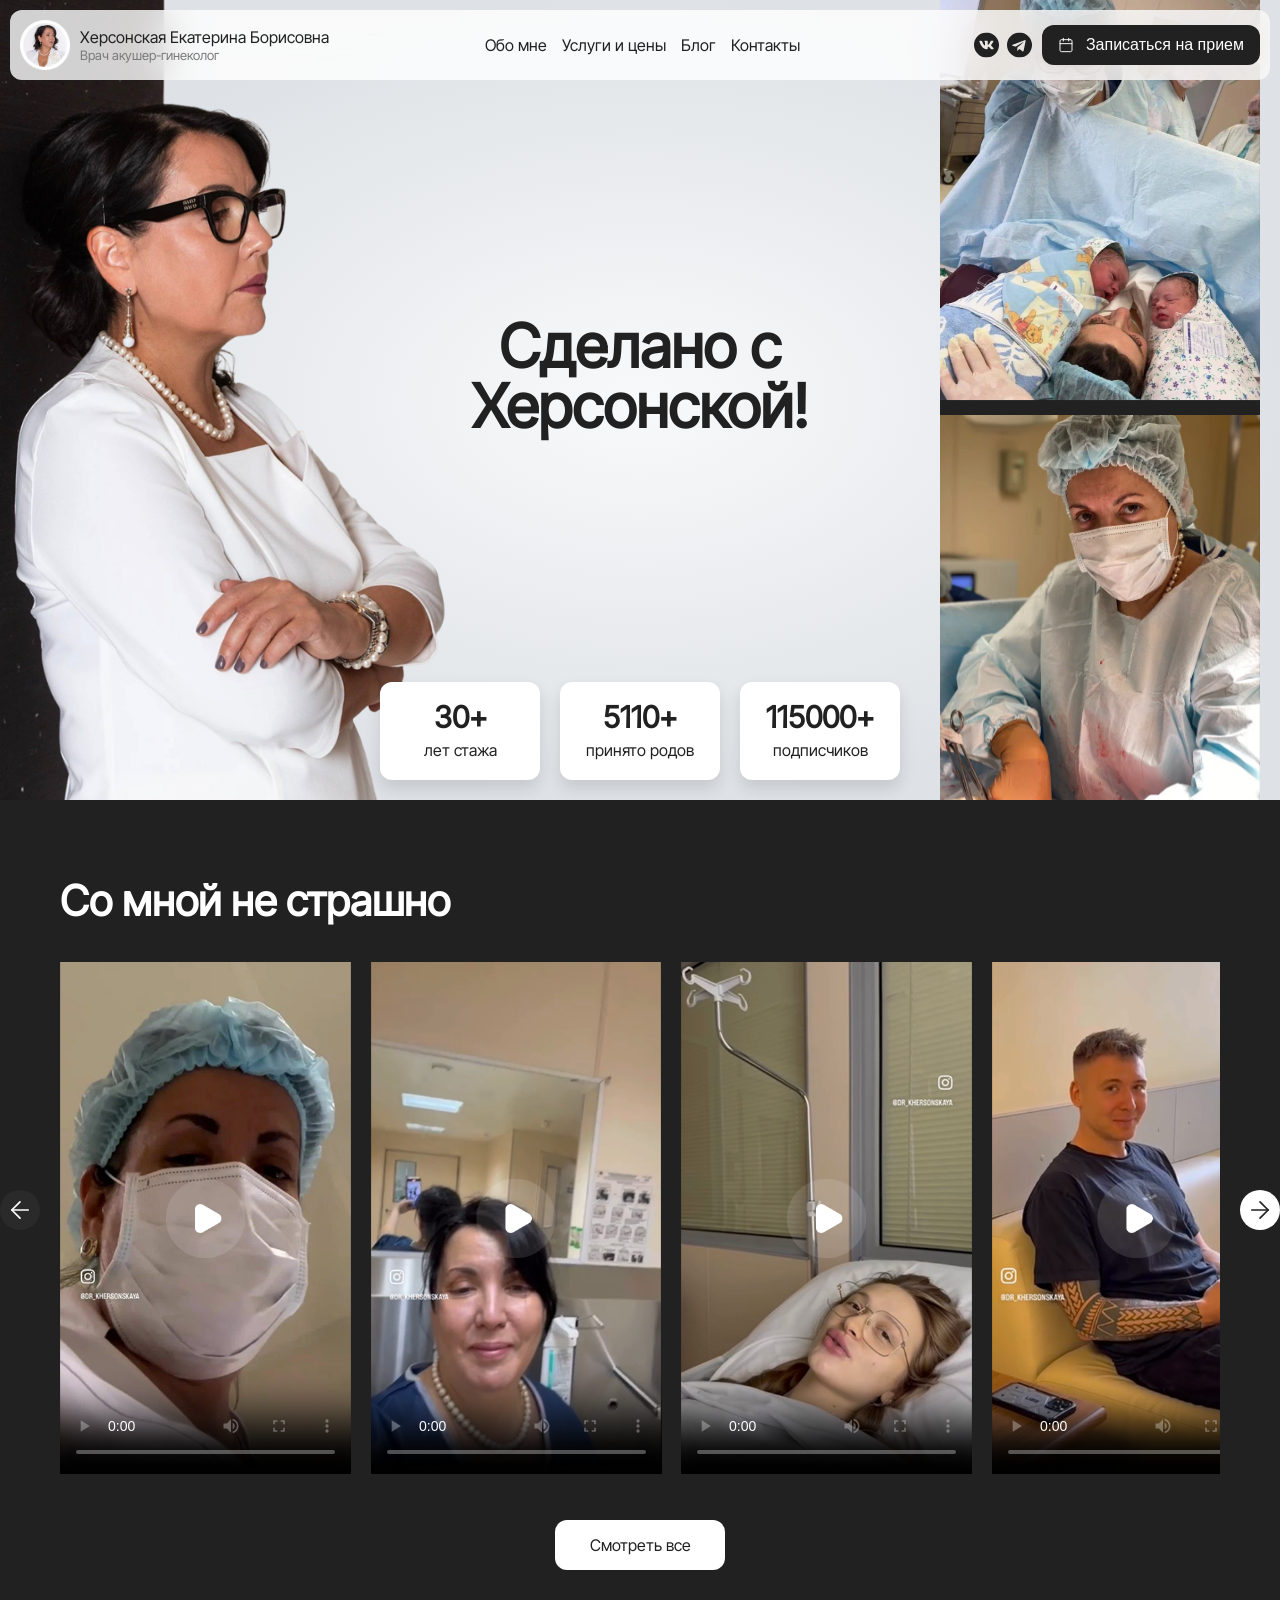
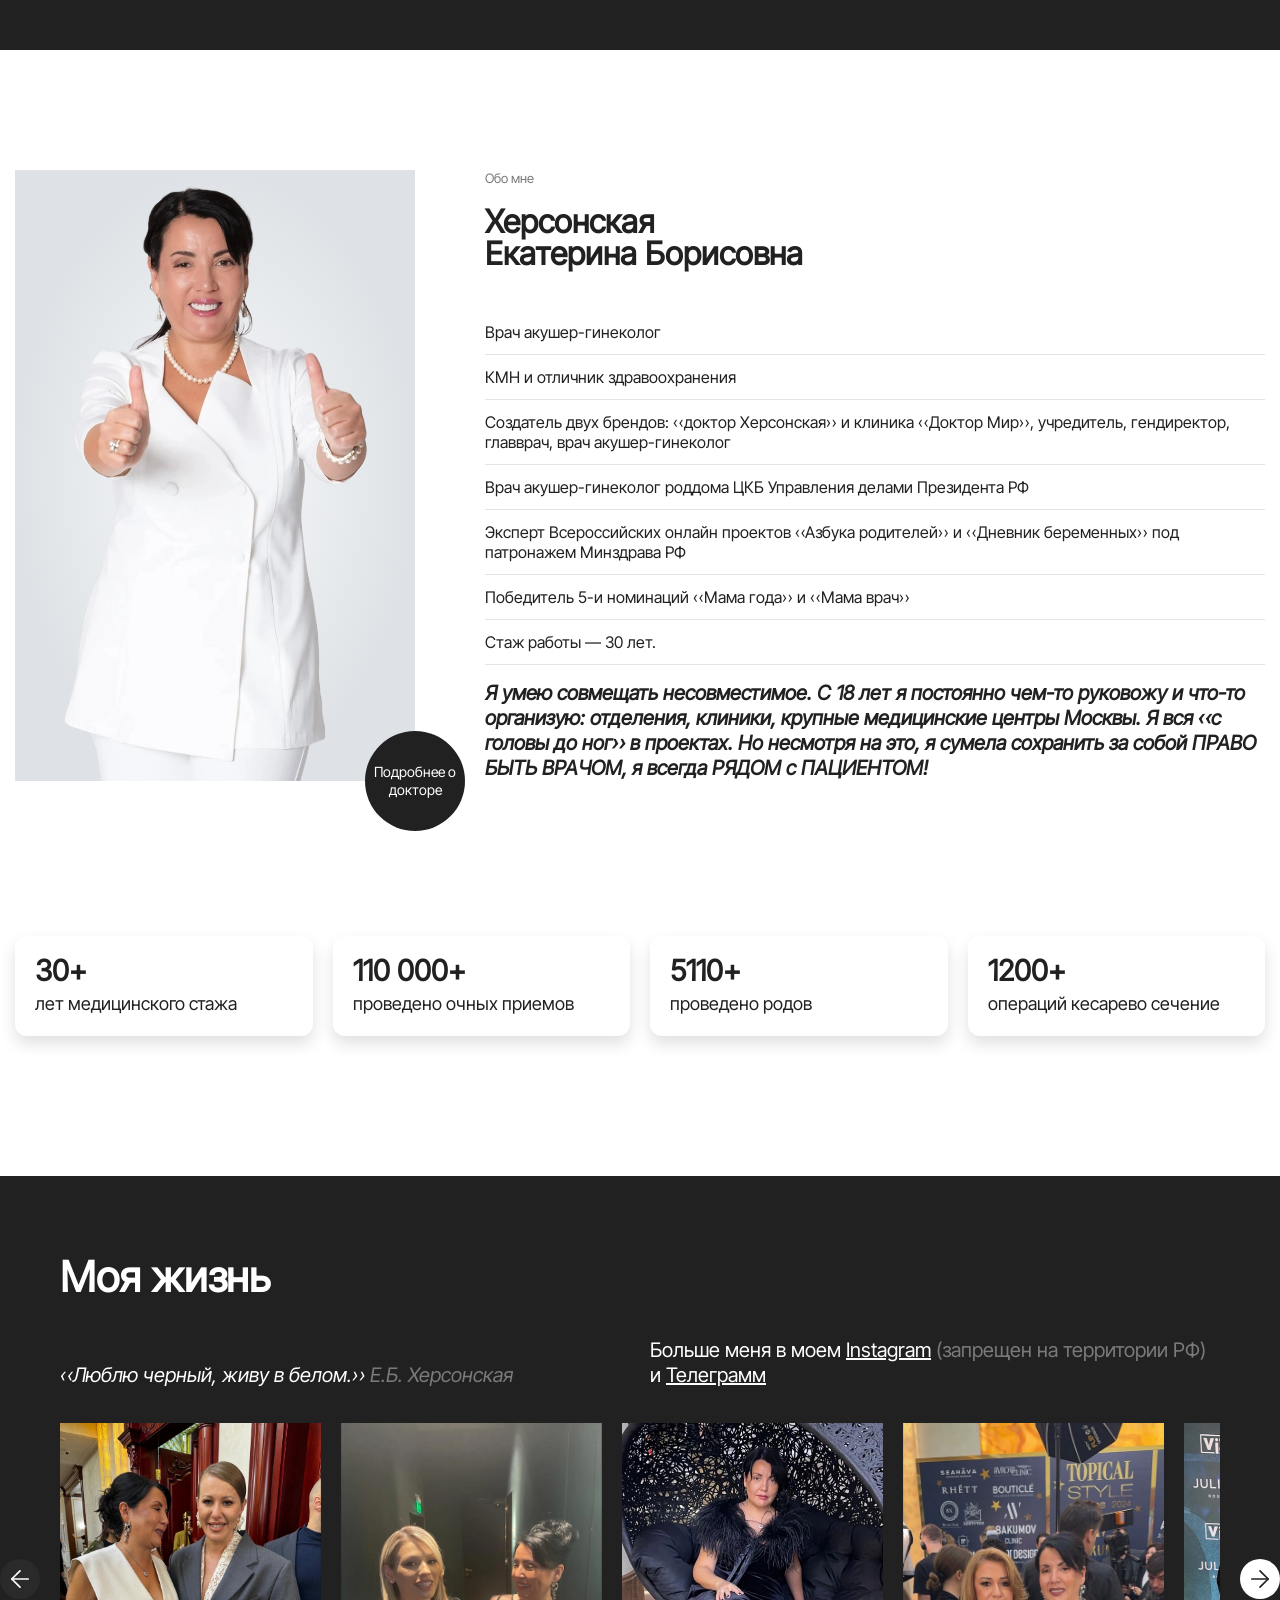
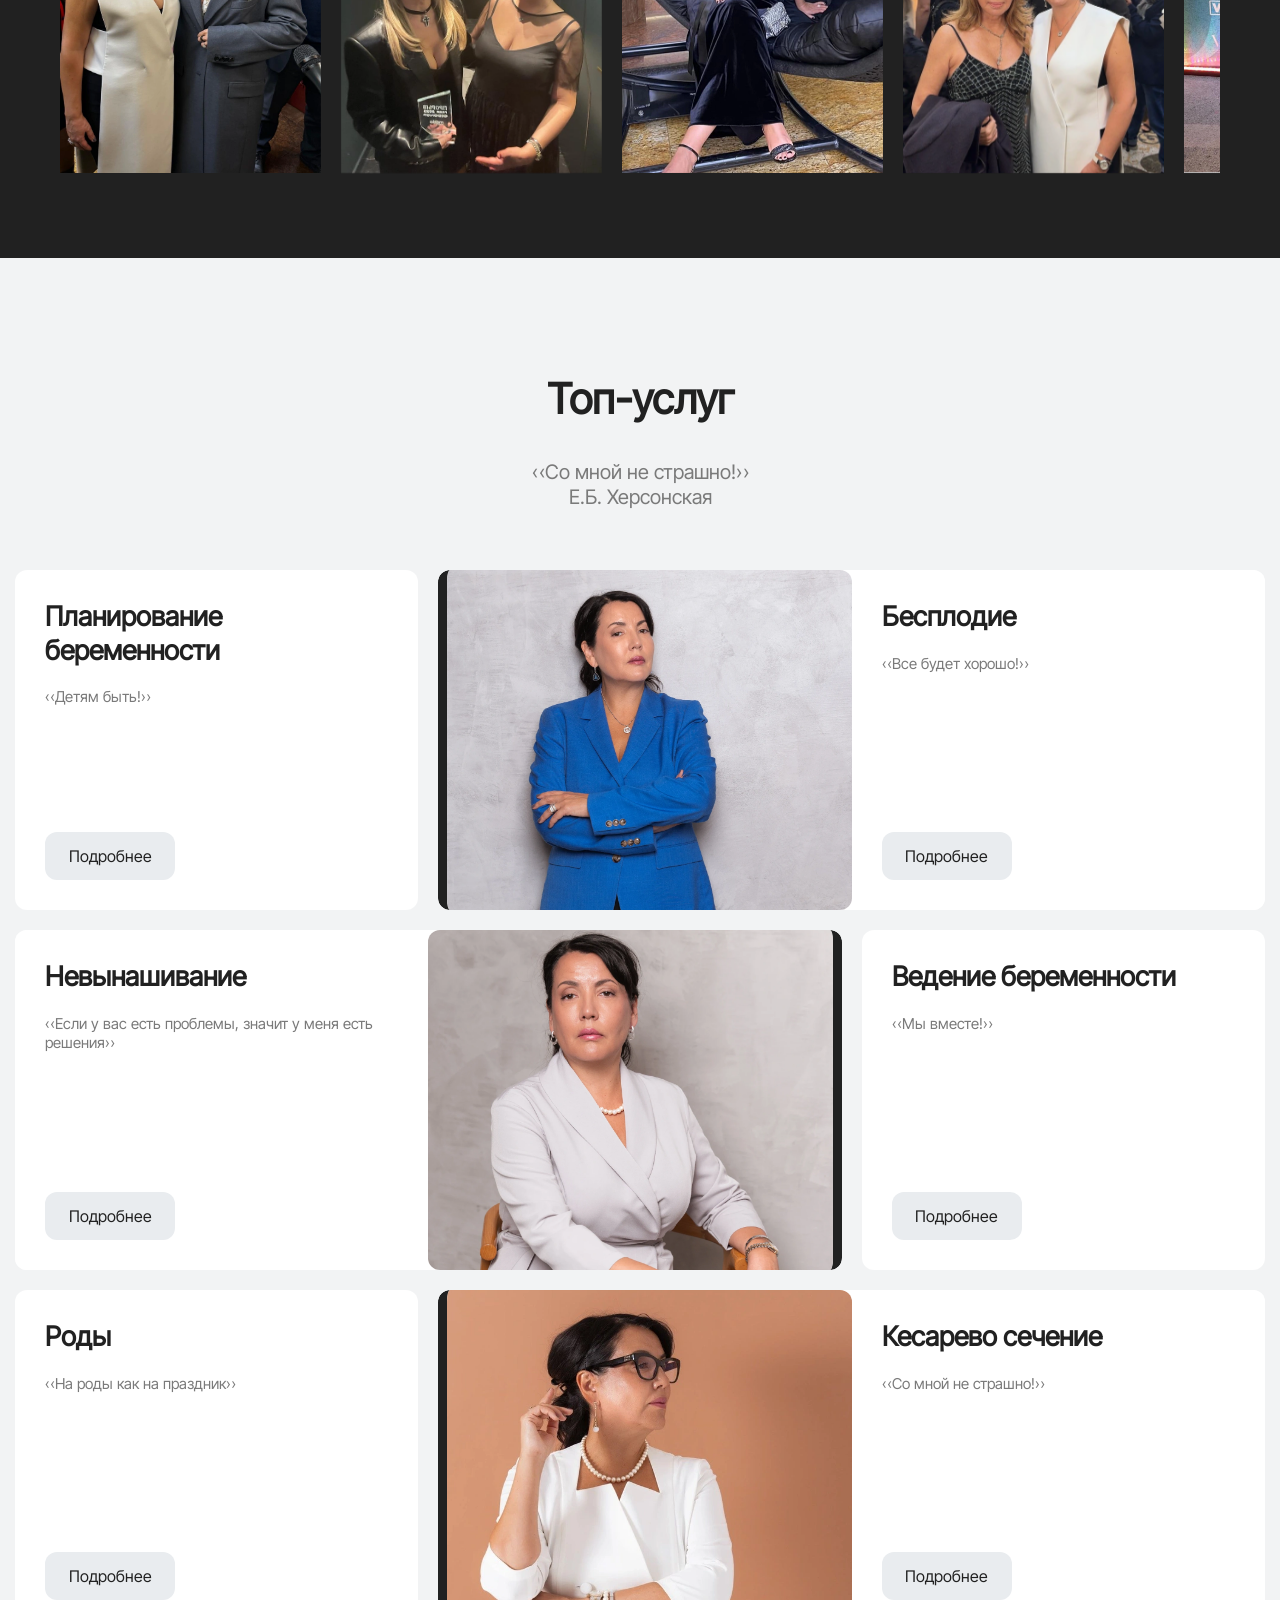
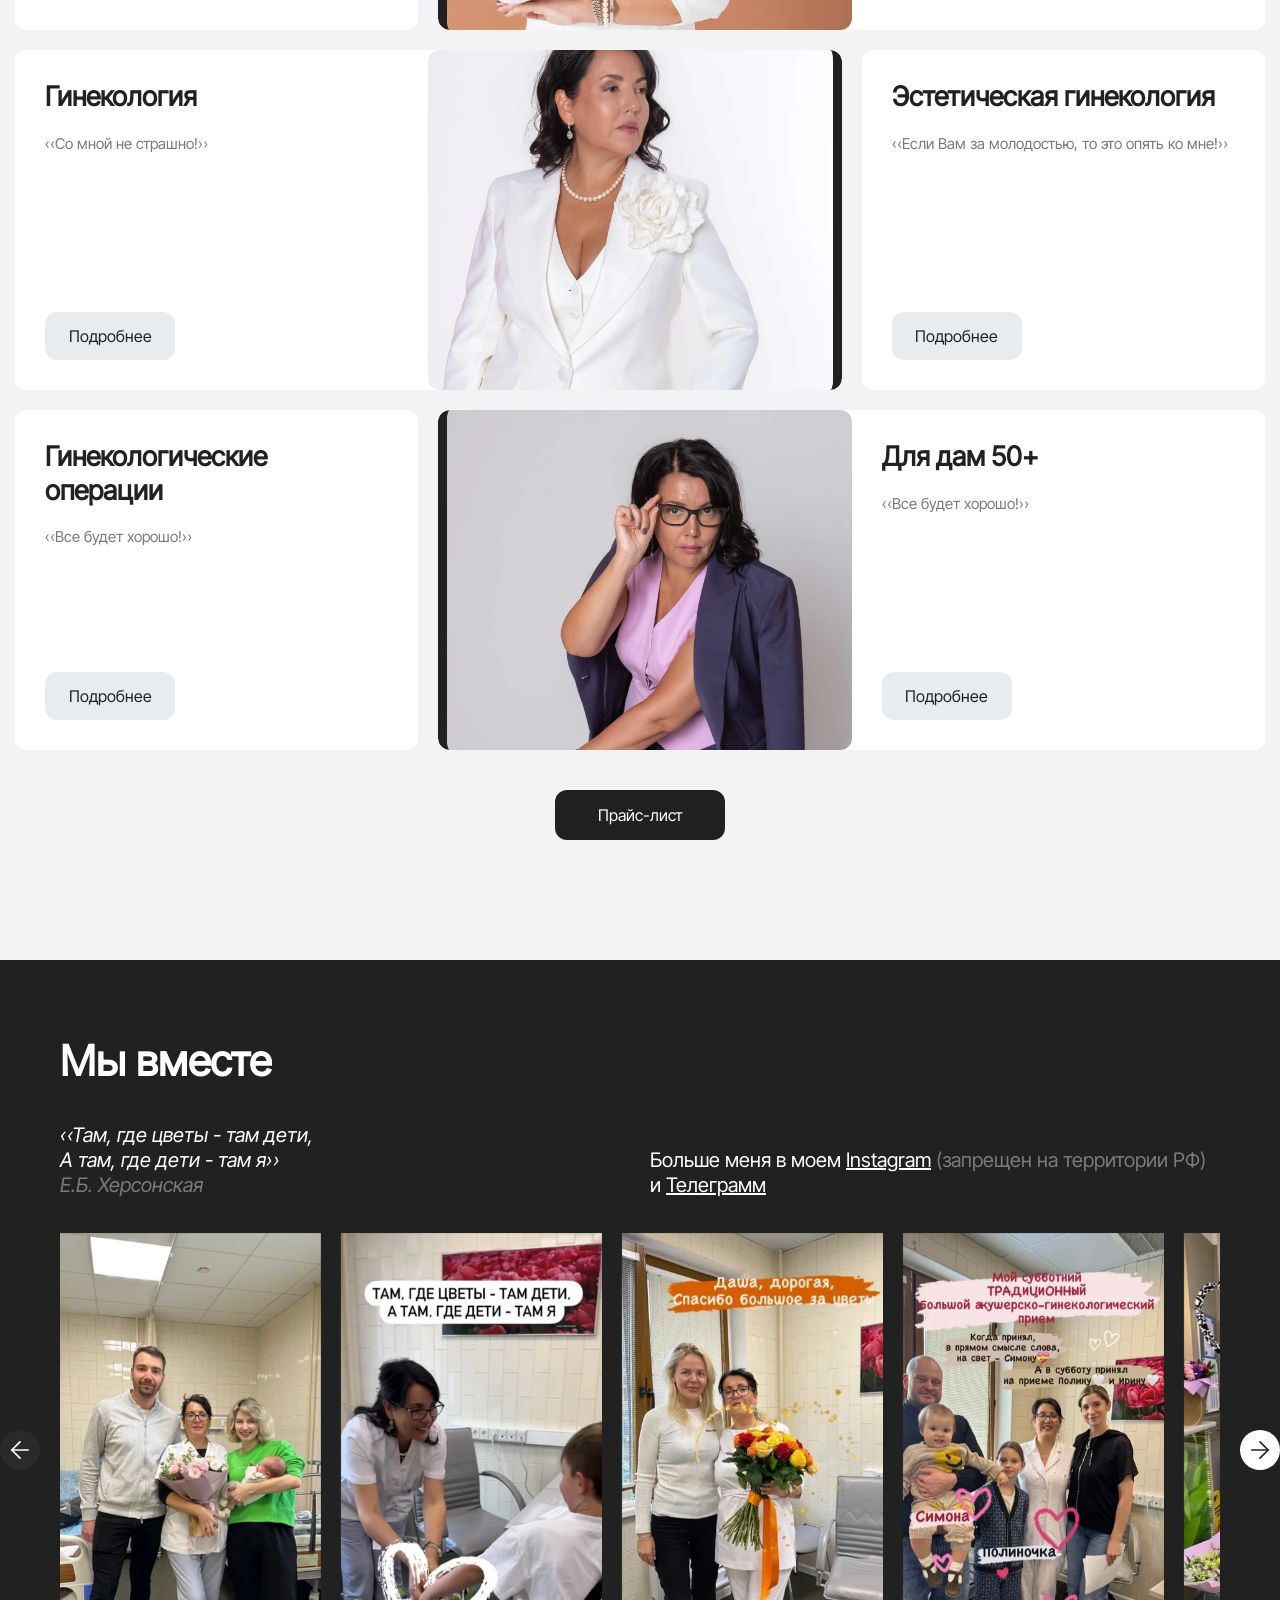
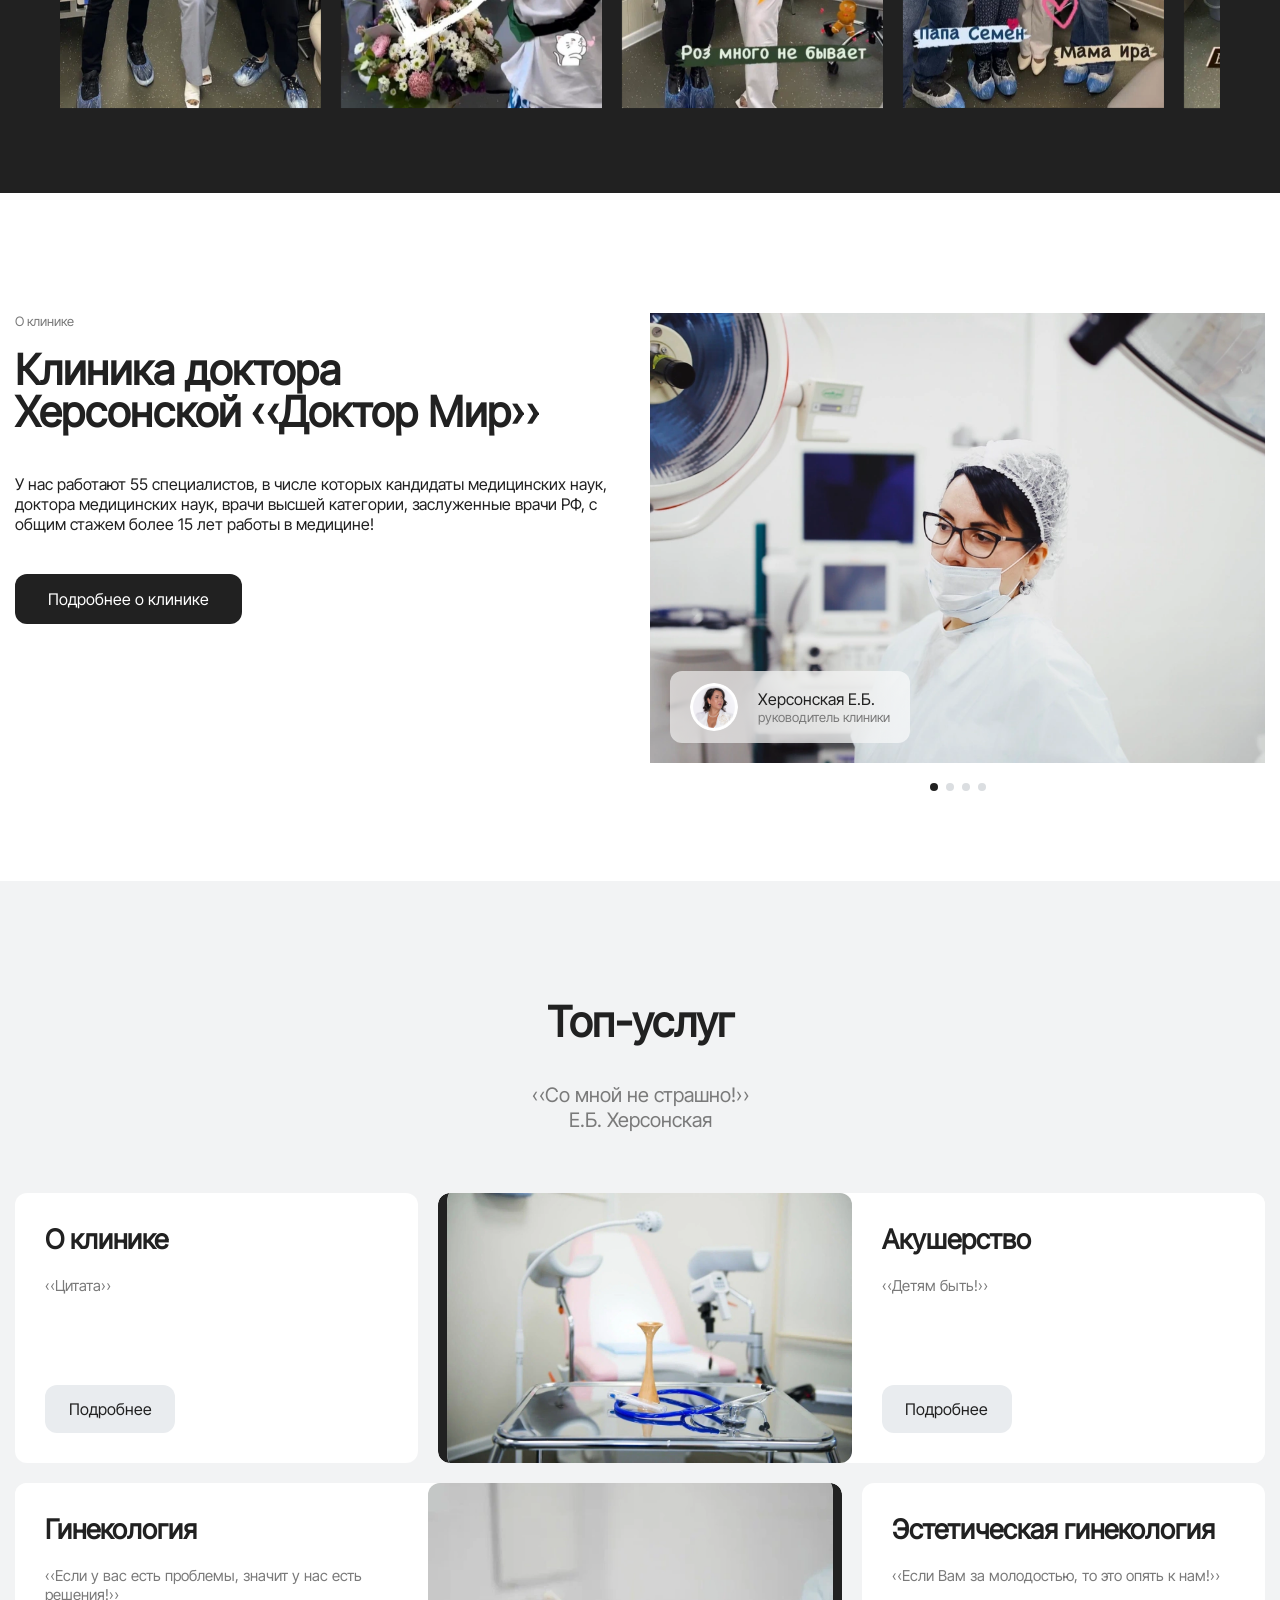
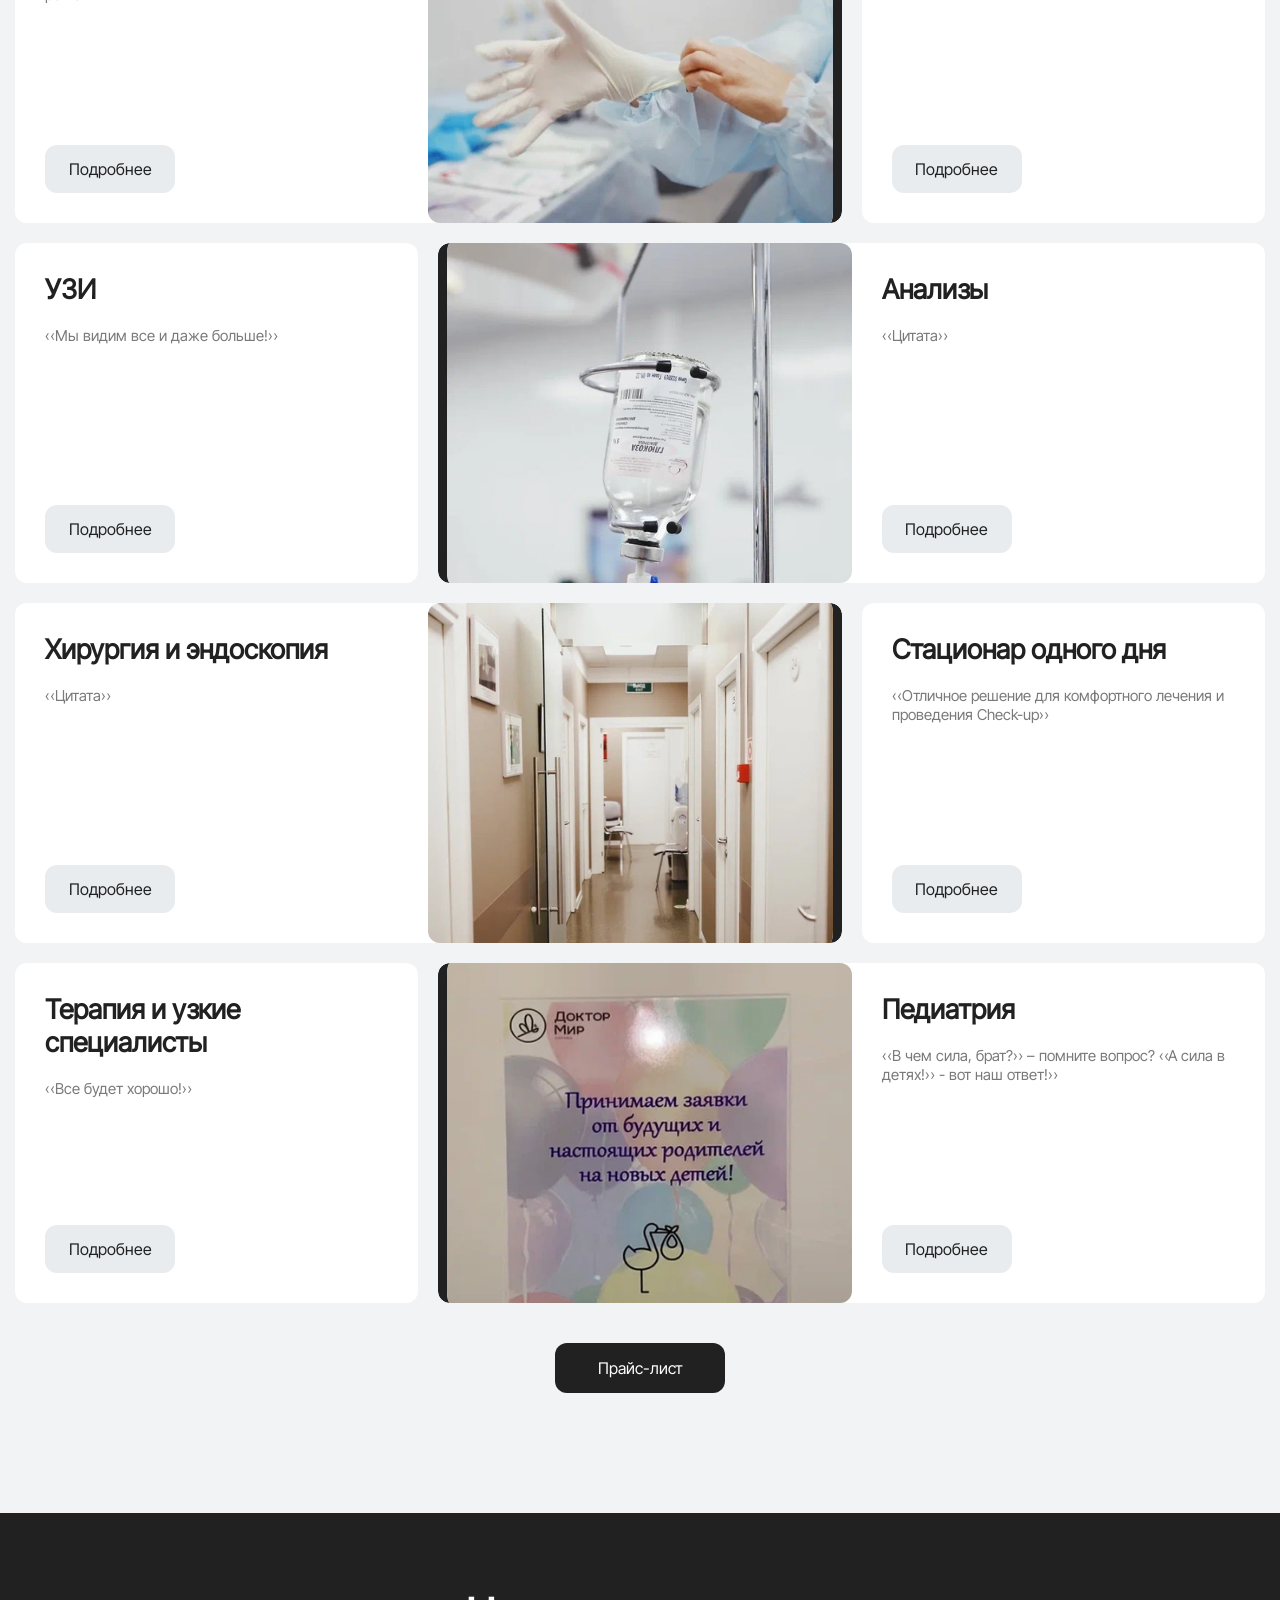
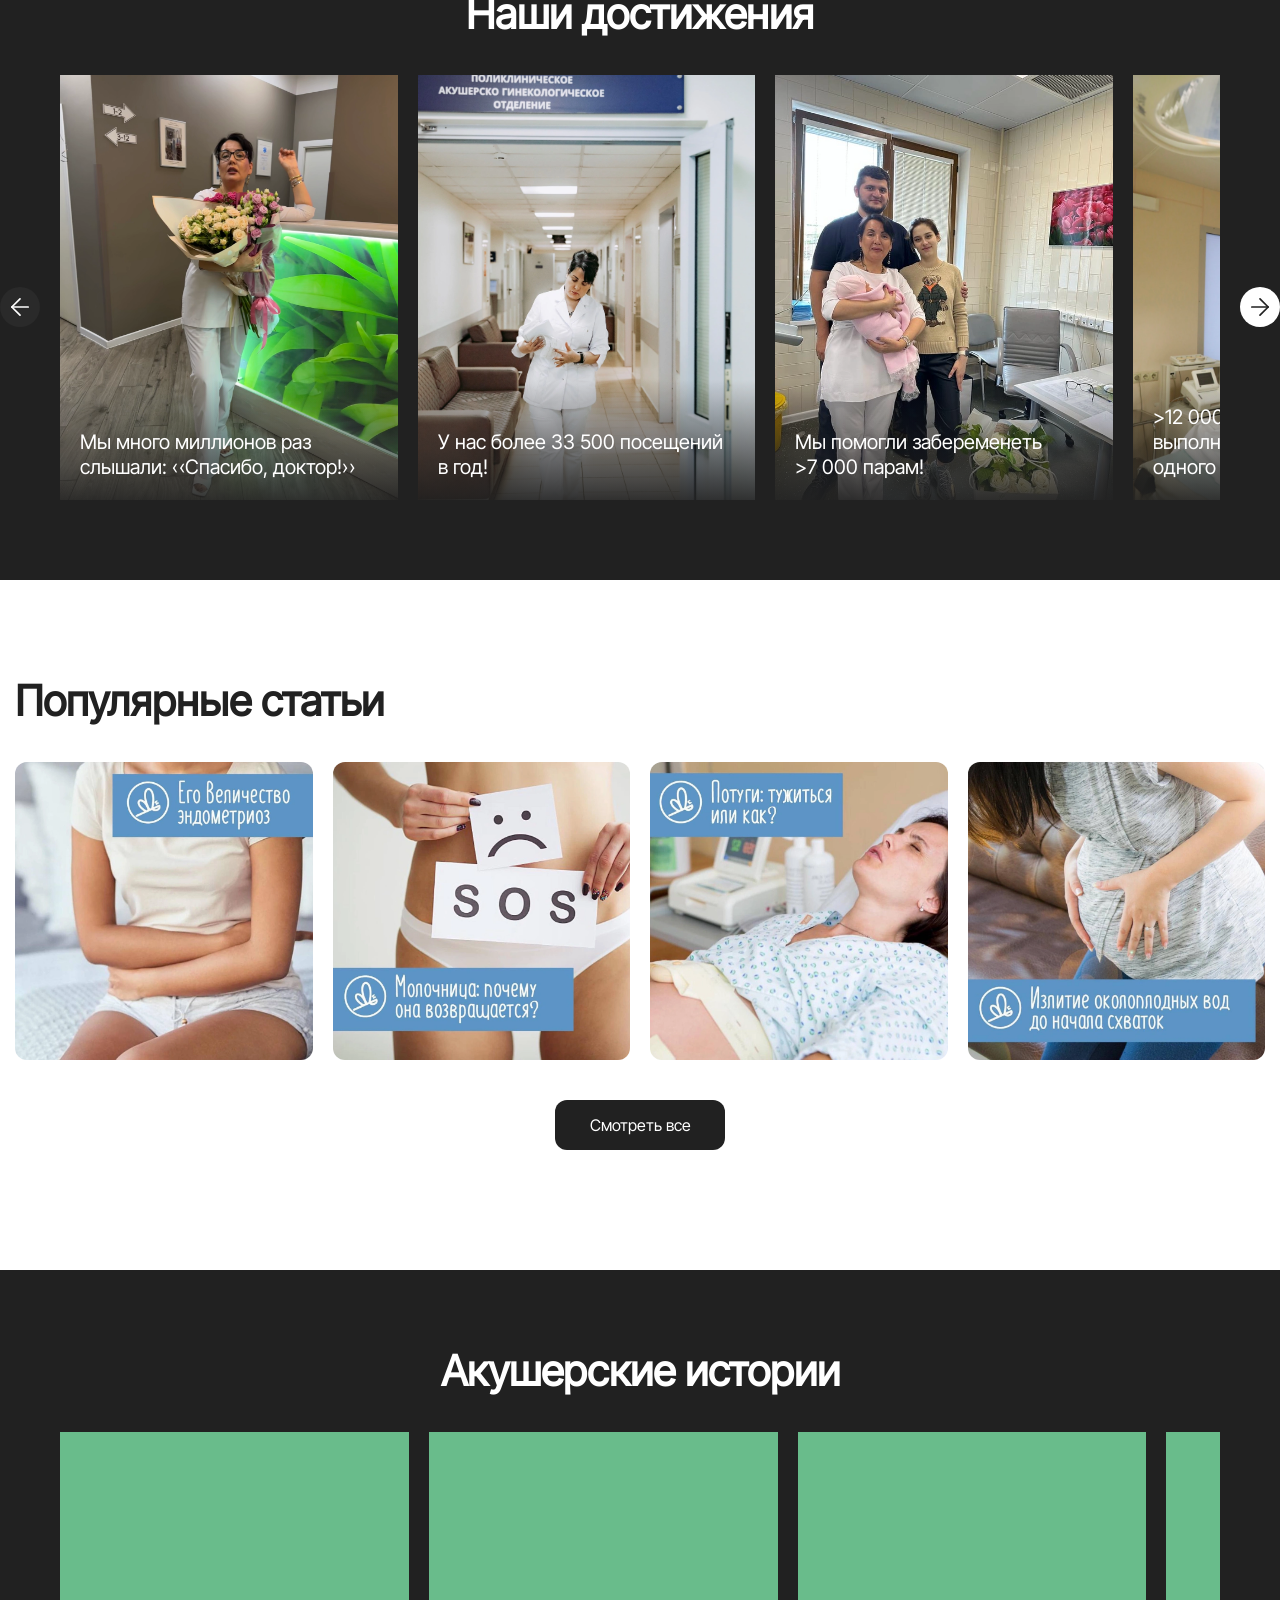
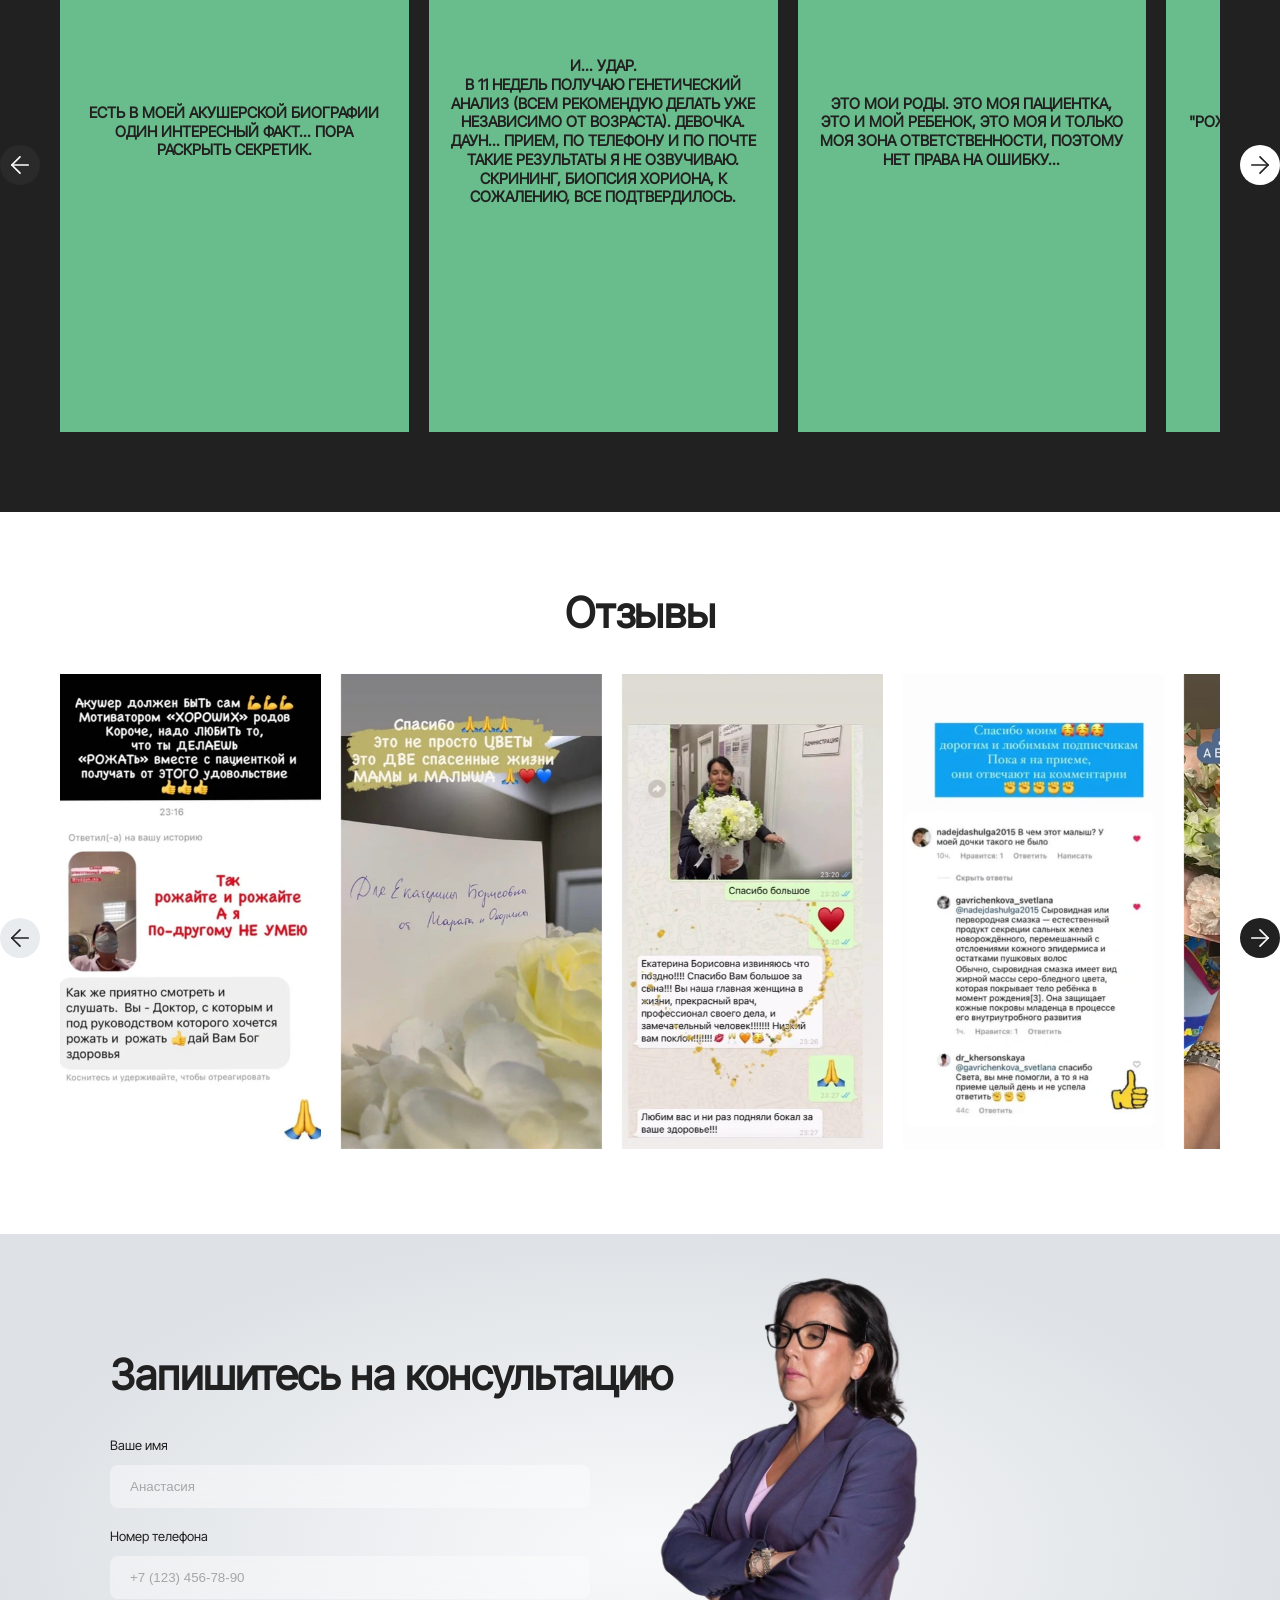
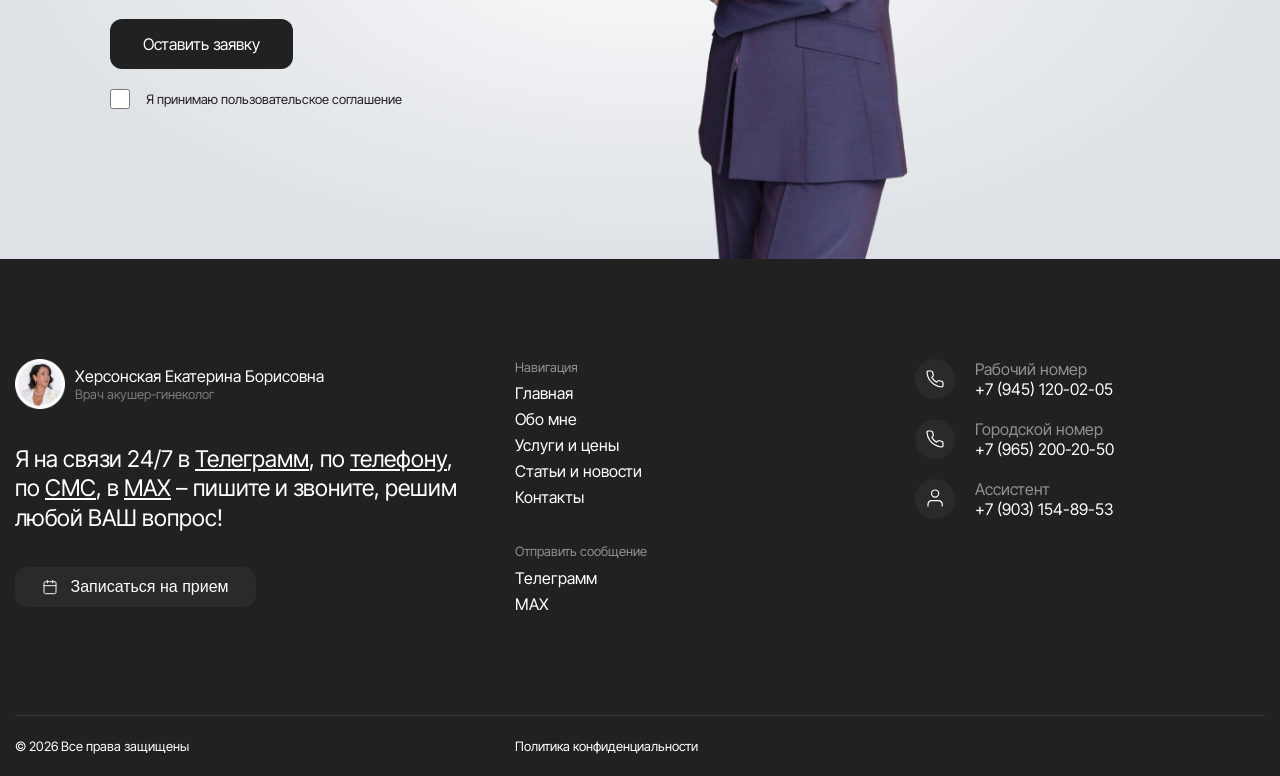
==== commit 921e6bf5: "вся верстка" ====
--- a/index.html
+++ b/index.html
@@ -25,7 +25,7 @@
             <a href="about.html" class="nav-link">Обо мне</a>
           </li>
           <li class="nav-item">
-            <a href="" class="nav-link">Услуги и цены</a>
+            <a href="price-page.html" class="nav-link">Услуги и цены</a>
           </li>
           <li class="nav-item">
             <a href="blog.html" class="nav-link">Блог</a>
@@ -761,22 +761,24 @@
 
     <section class="section-form">
       <div class="container">
-        <h2 class="section-title">Запишитесь на консультацию</h2>
-        <form action="#" class="form-page">
-          <label class="form-field" for="">
-            <span>Ваше имя</span>
-            <input type="text" placeholder="Анастасия">
-          </label>
-          <label class="form-field" for="">
-            <span>Номер телефона</span>
-            <input type="tel" placeholder="+7 (123) 456-78-90">
-          </label>
-          <input type="submit" value="Оставить заявку" class="btn form-submit btn-dark">
-          <label class="form-field-checkbox" for="">
-            <input type="checkbox" name="politic">
-            <span>Я принимаю пользовательское соглашение</span>
-          </label>
-        </form>
+        <div class="section-form-inner">
+          <h2 class="section-title">Запишитесь на консультацию</h2>
+          <form action="#" class="form-page">
+            <label class="form-field" for="">
+              <span>Ваше имя</span>
+              <input type="text" placeholder="Анастасия">
+            </label>
+            <label class="form-field" for="">
+              <span>Номер телефона</span>
+              <input type="tel" placeholder="+7 (123) 456-78-90">
+            </label>
+            <input type="submit" value="Оставить заявку" class="btn form-submit btn-dark">
+            <label class="form-field-checkbox" for="">
+              <input type="checkbox" name="politic">
+              <span>Я принимаю пользовательское соглашение</span>
+            </label>
+          </form>
+        </div>
       </div>
     </section>
 
@@ -812,7 +814,7 @@
                 <a href="about.html">Обо мне</a>
               </li>
               <li>
-                <a href="#">Услуги и цены</a>
+                <a href="price-page.html">Услуги и цены</a>
               </li>
               <li>
                 <a href="blog.html">Статьи и новости</a>
--- a/css/style.min.css
+++ b/css/style.min.css
@@ -1,2 +1,2 @@
-@charset "UTF-8";@font-face{font-family:"InterTight";src:url(../fonts/InterTight-Regular.woff2)format("woff2");font-style:normal;font-display:swap}@font-face{font-family:"InterTight";src:url(../fonts/InterTight-Regular.woff)format("woff");font-style:normal;font-display:swap}@font-face{font-family:"InterTight";src:url(../fonts/InterTight-Italic.woff2)format("woff2");font-style:italic;font-display:swap}@font-face{font-family:"InterTight";src:url(../fonts/InterTight-Italic.woff)format("woff");font-style:italic;font-display:swap}.visually-hidden{position:absolute;width:1px;height:1px;margin:-1px;padding:0;border:0;clip:rect(0 0 0 0);overflow:hidden}.container,body{width:100%;margin:0 auto}body,p{line-height:125%}body{height:100%;background-color:#fff;color:#212121}*,::after,::before{box-sizing:border-box}p{font-family:"InterTight-Regular","Arial",sans-serif;font-weight:400;font-style:normal}ul{margin:0;padding:0;list-style-type:none}.post-content-item img,.slider-page .swiper-navigation .slider-button svg,img{width:100%;height:100%;-o-object-fit:cover;object-fit:cover}.container{overflow:hidden;max-width:480px;padding:0 10px}@media screen and (min-width:480px){.container{max-width:768px}}@media screen and (min-width:768px){.container{max-width:992px}}@media screen and (min-width:992px){.container{max-width:1450px;padding:0 15px}}@media screen and (min-width:1310px){.container{max-width:1450px}}.blog-page,.post-page{padding-top:50px;background-color:#f2f3f4}.swiper-wrapper{margin:0;padding:0;list-style-type:none;z-index:11}.section-subtitle,.section-suptitle,.section-text,.section-title{font-family:"InterTight-Regular","Arial",sans-serif;font-style:normal}.section-title{color:#212121;font-size:min(31px + 13*(100vw - 320px)/1100);font-weight:700;margin:0 0 40px;line-height:1}.section-subtitle,.section-suptitle,.section-text{font-size:13px;font-weight:500;line-height:125%;color:#7a7a7a;margin:0 0 20px}.section-suptitle,.section-text{font-size:20px;margin:0}.section-text{font-size:16px;color:#212121}.header-page{padding:10px 10px 0;position:fixed;top:0;left:0;right:0;z-index:1000}.header-nav{max-width:1920px;background:rgba(255,255,255,.8);backdrop-filter:blur(20px);padding:10px 20px;margin:0 auto;display:grid;grid-template-columns:1fr 1fr 1fr;align-items:center;border-radius:12px;gap:10px}.header-basic-logo{display:flex;align-items:center;gap:20px;text-decoration:none}.logo-main{width:60px;height:60px}.logo-content,.phone-link p{display:flex;flex-direction:column}.logo-text,.logo-title{margin:0;font-family:"InterTight-Regular","Arial",sans-serif;font-weight:500;font-style:normal;line-height:125%;font-size:16px;color:#212121}.logo-text{color:#7a7a7a;font-size:13px}.header-menu{grid-column:span 2;display:grid;grid-template-columns:1fr 1fr;align-items:center}.nav-page{display:flex;justify-content:center;align-items:center;gap:25px}.nav-item,.nav-page{margin:0;padding:0;list-style-type:none}.header-nav-text,.nav-link{font-family:"InterTight-Regular","Arial",sans-serif;font-weight:500;font-style:normal;line-height:125%}.nav-link{font-size:16px;color:#212121;text-decoration:none}.header-nav-text{margin:0;color:#fff;font-size:20px;display:none}.header-nav-text a{color:#fff}.callback-content{display:flex;justify-content:flex-end;gap:20px}.header-social{margin:0;padding:0;list-style-type:none;display:flex;gap:8px;align-items:center}.social-item{width:32px;height:32px;border-radius:50%}.btn-burger,.callback,.social-link{align-items:center;justify-content:center;cursor:pointer}.social-link{width:100%;height:100%;display:flex}.btn-burger,.callback{background:#212121;border-radius:12px;border:0}.callback,.callback svg{transition:all .4s ease-in-out;color:#fff}.callback{display:flex;gap:12px;font-size:16px;padding:14px 24px}.callback svg{width:16px;height:16px}.btn-burger{display:none;width:48px;height:48px;padding:0}.burger-line{width:24px;height:2px;position:relative}.burger-line::after,.burger-line::before{content:"";position:absolute;left:calc(50% - 12px);z-index:1;background:#fff;width:24px;height:2px}.burger-line::before{top:7px}.burger-line::after{bottom:7px}.btn-burger.active,.burger-line{background:#fff}.btn-burger.active .burger-line{background:#212121;transform:rotate(45deg)}.btn-burger.active .burger-line::before{background:#212121;transform:rotate(90deg);top:0}.btn-burger.active .burger-line::after,.phone-list{display:none}.phone-list{flex-direction:column;align-items:flex-start;padding:0;list-style-type:none;gap:20px;margin:40px 0 0}.phone-link{display:flex;gap:20px;align-items:center;color:#fff;text-decoration:none;transition:all .4s ease-in-out}.phone-link p{margin:0}.phone-link svg{width:40px;height:40px}.footer-copyright a:hover,.footer-nav a:hover,.phone-link-title,.phone-link:hover{color:#909090}@media screen and (max-width:1450px){.nav-page{gap:15px}.header-nav{padding:10px}.header-basic-logo{gap:10px}.logo-main{width:50px;height:50px}.social-item{width:25px;height:25px}.callback-content{gap:10px}.callback{padding:10px 15px}}@media screen and (max-width:992px){.header-basic-logo{grid-column:span 2}.header-menu{display:none;grid-column:span 3}.btn-burger{display:flex;margin-left:auto}.header-page.active{top:0;height:100vh;background:#212121;overflow-y:scroll;padding-right:0}.header-page.active .header-nav{background:0 0;padding-bottom:100px}.header-page.active .logo-title{color:#fff}.header-page.active .header-menu{display:flex;flex-direction:column;order:2}.header-page.active .header-nav-text{display:inline-block;max-width:380px;margin-bottom:20px}.nav-page{margin:60px 0}.nav-page .nav-link{color:#fff;-moz-text-align-last:left;text-align-last:left;font-size:32px;font-family:"InterTight-Regular","Arial",sans-serif;font-weight:700;font-style:normal;line-height:125%}.callback-content,.nav-page{width:100%;flex-direction:column;align-items:flex-start}.callback-content .header-social{display:none}.callback-content .callback{background:rgba(255,255,255,.0392156863);padding:14px 24px}.callback-content .callback svg{width:20px;height:20px}.callback-content .phone-list{display:flex}}@media screen and (max-width:768px){.header-nav{grid-template-columns:1fr 1fr 50px}.header-nav .logo-main{display:none}.logo-title{font-size:14px}.nav-page{gap:5px;margin-top:40px;margin-bottom:40px}}.footer-page{background:#212121;padding-top:100px}.footer-inner{max-width:1300px;display:grid;grid-template-columns:510px 205px 205px;justify-content:space-between;gap:10px;align-items:flex-start}.footer-inner-item,.footer-nav,.nav-footer-content{display:flex;flex-direction:column;gap:35px}.footer-inner-item .callback{background-color:rgba(255,255,255,.0392156863);max-width:241px}.footer-inner-item .header-nav-text{display:block;font-size:min(19px + 5*(100vw - 320px)/1100)}.footer-inner-item .phone-list{margin-top:0;display:flex}.footer-inner-item .logo-title{color:#fff}.footer-nav,.nav-footer-content{gap:8px}.footer-copyright a,.footer-copyright p,.footer-nav a,.nav-footer-content h2{font-family:"InterTight-Regular","Arial",sans-serif;font-weight:500;font-style:normal;line-height:125%}.nav-footer-content h2{margin:0;font-size:13px;color:#909090}.footer-nav{gap:5px}.footer-copyright a,.footer-copyright p,.footer-nav a{color:#fff;text-decoration:none;font-size:16px;transition:all .4s ease-in-out}.footer-copyright{display:grid;grid-template-columns:510px 205px 205px;justify-content:space-between;align-items:center;padding:20px 0;border-top:1px solid rgba(255,255,255,.1215686275);width:100%;margin-top:100px}.footer-copyright a,.footer-copyright p{font-size:13px;margin:0}@media screen and (max-width:1310px){.footer-copyright,.footer-inner{grid-template-columns:450px 1fr 1fr;gap:50px}}@media screen and (max-width:992px){.footer-page{padding-top:70px}.footer-inner{grid-template-columns:320px 150px 1fr;gap:35px}.footer-copyright{grid-template-columns:320px 200px 1fr;gap:30px;margin-top:70px}}@media screen and (max-width:768px){.footer-copyright,.footer-inner{grid-template-columns:1fr;gap:40px}.footer-copyright{gap:5px}.footer-inner-item:nth-child(2){flex-direction:row;gap:90px}.footer-page{padding-top:40px}.footer-copyright{margin-top:40px}}@media screen and (max-width:480px){.footer-nav a,.nav-footer-content h2{font-size:14px}.footer-inner-item:nth-child(2){flex-direction:row;gap:50px}}.btn,.btn-all{transition:all .4s ease-in-out}.btn{text-align:center;justify-self:center;display:flex;justify-content:center;align-items:center;font-family:"InterTight-Regular","Arial",sans-serif;font-weight:500;font-style:normal;line-height:125%;font-size:16px;padding:14px 32px;border-radius:12px;border:1px solid transparent;cursor:pointer}.btn-all{margin-top:40px;text-decoration:none;max-width:170px;margin-left:auto;margin-right:auto}.btn-all:hover{background:rgba(255,255,255,.0392156863);color:#fff}.btn-dark{background-color:#212121;color:#fff}.btn-dark:hover,.btn-light{background:#fff;color:#212121}.btn-dark:hover svg,.btn-light svg{color:#212121}.btn-dark,.btn-light{border:1px solid transparent}.btn-dark svg,.btn-light svg{transition:all .4s ease-in-out}.btn-dark:hover{border:1px solid #212121}.btn-light:hover{background:rgba(255,255,255,.0392156863);color:#fff}.btn-light:hover svg{color:#fff}.btn-about{position:absolute;bottom:-80px;right:-80px;font-size:16px;font-family:"InterTight-Regular","Arial",sans-serif;font-weight:500;font-style:normal;line-height:125%;border:0;border-radius:50%;background-color:#212121;width:160px;height:160px;color:#fff;display:flex;align-items:center;justify-content:center;text-decoration:none;text-align:center}@media screen and (max-width:1310px){.btn-about{width:100px;height:100px;right:-50px;bottom:-50px;font-size:14px}}@media screen and (max-width:992px){.btn-about{width:100%;height:auto;right:0;bottom:0;font-size:16px;padding:14px 0;border-radius:12px}}.modal-preview{position:fixed;top:0;left:0;right:0;z-index:1000;background-color:rgba(0,0,0,.8);width:100%;height:100%;display:none;align-items:center;justify-content:center}.modal-preview.active{display:flex}.modal{padding:0 70px;position:relative}.modal-img{width:100%;max-width:490px;height:100%;-o-object-fit:cover;object-fit:cover}.modal-img .swiper-slide{margin:0!important;width:100%!important}.modal-img .swiper-history-text{padding:70px 30px;font-size:25px}.modal-navigation{position:absolute;top:calc(50% - 15px);left:0;right:0;z-index:10;width:100%;display:flex;justify-content:space-between;padding:0 20px}.modal-arrow,.slider-page .swiper-navigation .slider-button{border:0;border-radius:50%;cursor:pointer;transition:all .4s ease-in-out}.modal-arrow{width:30px;height:30px;display:flex;align-items:center;justify-content:center;background-color:#fff}.modal-arrow:hover{background-color:#212121}.modal-prev{transform:rotate(180deg)}.modal-close{position:absolute;top:28px;right:28px;z-index:10;width:40px;height:40px;background-color:#000;border-radius:12px;border:0;cursor:pointer}.modal-close span,.modal-close span::before{width:100%;height:2px;background-color:#fff;transition:all .4s ease-in-out}.modal-close span{display:flex;transform:rotate(45deg)}.modal-close span::before{content:"";position:absolute;left:0;top:0;z-index:1;transform:rotate(90deg)}.modal-close:hover span,.modal-close:hover span::before{background-color:#909090}@media screen and (max-width:480px){.modal-navigation{padding:0 5px}.modal{padding:0 10px}}.main-banner{background:url(../img/bg-mobil.webp),radial-gradient(50% 50%at 50% 50%,#f8f9fa 0,#dee2e6 100%);background-size:150px 100%,100% 100%;background-repeat:no-repeat;background-position:0 50%}.section-hero{position:relative;padding-bottom:0;height:950px;min-height:-webkit-fill-available;display:grid;grid-template-columns:1fr 1fr 1fr;gap:20px;align-items:center;justify-content:center;overflow:hidden;max-width:1920px;margin:0 auto}@supports (-webkit-touch-callout:none){.section-hero{height:-webkit-fill-available}}.hero-img,.swiper-hero .swiper-slide img{width:100%;height:100%;-o-object-fit:cover;object-fit:cover}.hero-img{position:absolute;left:0;z-index:1;top:0;max-width:735px;-o-object-position:top;object-position:top}.hero-content{display:flex;flex-direction:column;align-items:center;width:100%;height:100%;color:#212121;margin:0 0 0 auto;position:relative;z-index:5;padding-top:70px}.page-title,.page-title-mobil{margin:auto;font-family:"InterTight-Regular","Arial",sans-serif;font-weight:700;font-style:normal;font-size:80px;line-height:1;text-align:center}.page-title-mobil{display:none}.author-info{padding:0;list-style-type:none;display:grid;grid-template-columns:repeat(3,1fr);align-items:center;gap:20px;margin:0 0 20px}.author-item,.form-field input{display:flex;background-color:#fff}.author-item{border-radius:12px;padding:20px;text-align:center;flex-direction:column;gap:8px;width:100%;box-shadow:0 8px 16px 0 rgba(0,0,0,.1215686275);min-width:160px}.author-item-title{font-family:"InterTight-Regular","Arial",sans-serif;font-weight:700;font-style:normal;font-size:clamp(25px,16px + 24*(100vw - 320px)/1600,40px);line-height:1;margin:0}.author-item-text{margin:0}.swiper-hero{margin-right:40px;max-width:420px;height:100%;background-color:#212121;pointer-events:none}.swiper-hero .swiper-wrapper{margin:0;padding:0;list-style-type:none;transition-timing-function:linear!important}.swiper-hero .swiper-slide{height:100%;max-height:520px!important;width:100%}.swiper-hero .swiper-slide img{-o-object-position:90%;object-position:90%}@media screen and (max-width:1920px){.hero-img{max-width:610px;left:-30px}}@media screen and (max-width:1450px){.section-hero{height:800px}.page-title{font-size:60px}.hero-img{max-width:510px;left:-65px}.swiper-hero{max-width:320px;margin-right:20px}.swiper-hero .swiper-slide{max-height:400px!important}}@media screen and (max-width:992px){.main-banner{background:url(../img/bg-mobil.webp),url(../img/bg-mobil.webp),radial-gradient(50% 50%at 50% 50%,#f8f9fa 0,#dee2e6 100%);background-size:143px 50%,80px 100%,100% 100%;background-repeat:no-repeat}.section-hero{grid-template-columns:1fr 1fr 1fr;height:840px}.empty-box,.hero-content .page-title{display:none}.hero-content{grid-column:span 2;margin-right:auto;padding-left:10px;margin-left:0;align-items:flex-start}.page-title-mobil{display:inline-block;margin:50px auto auto 0;text-align:left;font-size:50px}.page-title-mobil span{color:#fff}.page-title-mobil .color-span{letter-spacing:1.4px}.author-info{gap:10px}.section-hero .hero-img{max-width:450px;-o-object-fit:contain;object-fit:contain;top:20%;height:auto;max-height:none;bottom:20px}}@media screen and (max-width:768px){.main-banner{background-size:110px 50%,50px 100%,100% 100%}.section-hero{height:900px;grid-template-columns:1fr 180px}.hero-content{grid-column:auto;width:100%}.page-title-mobil{font-size:37px}.section-hero .hero-img{max-width:325px;top:23%;bottom:auto;left:-40px}.author-info{grid-template-columns:1fr;gap:10px;width:100%}.author-info .author-item{width:100%;padding:15px}.swiper-hero{margin-right:10px}.swiper-hero .swiper-slide{max-height:250px!important}}@media screen and (max-width:480px){.main-banner{background-size:93px 50%,30px 100%,100% 100%}.section-hero{grid-template-columns:1fr 140px;gap:10px;height:930px}.page-title-mobil{font-size:31px;margin-top:30px}.section-hero .hero-img{left:-60px;max-width:330px;top:23.5%}.author-item{align-items:flex-start}.swiper-hero{margin-right:0}.swiper-hero .swiper-slide{max-height:170px!important}}@media screen and (max-width:400px){.main-banner{background-size:71px 50%,20px 100%,100% 100%}.page-title-mobil{font-size:23px}.page-title-mobil .color-span{letter-spacing:.9px}.section-hero{grid-template-columns:1fr 130px;height:840px}.section-hero .hero-img{left:-65px;max-width:295px;top:21%}.author-item{align-items:flex-start}.swiper-hero{margin-right:0}.swiper-hero .swiper-slide{max-height:150px!important}}.section-slider{padding:80px 0 120px}.slider-dark{background:#212121}.slider-dark .section-title,.subtitle-content-text a{color:#fff}.subtitle-content{display:grid;grid-template-columns:1fr 1fr;align-items:flex-end;margin-bottom:35px;gap:20px}.subtitle-content-text{color:#fff;font-size:20px;font-family:"InterTight-Regular","Arial",sans-serif;font-weight:500;font-style:normal;line-height:125%;margin:0}.subtitle-content-text span{color:#7a7a7a}.subtitle-italic{font-style:italic}.subtitle-bottom{display:none}.slider-content.container{padding:0 60px;max-width:1540px;position:relative}.slider-page{overflow:hidden}.slider-page .swiper-slide{width:100%;height:100%;background-size:cover;background-position:center;background-repeat:no-repeat;cursor:pointer}.slider-page .swiper-slide img,.slider-page .swiper-slide video{width:100%;-o-object-fit:cover;object-fit:cover;height:100%;-o-object-position:top;object-position:top}.slider-page .swiper-navigation{position:absolute;top:58%;left:0;right:0;z-index:10;width:100%;display:flex;align-items:center;justify-content:space-between}.slider-page .swiper-navigation .slider-button{width:40px;height:40px;background:#fff}.slider-page .swiper-navigation .slider-button svg{color:#212121;transition:all .4s ease-in-out}.slider-page .swiper-navigation .slider-button-prev{background:rgba(255,255,255,.0392156863);transform:rotate(180deg)}.slider-page .swiper-navigation .slider-button-next:hover svg,.slider-page .swiper-navigation .slider-button-prev svg{color:#fff}.slider-page .swiper-navigation .slider-button-next:hover{background:rgba(255,255,255,.0392156863)}.slider-page .swiper-navigation .slider-button-prev:hover{background:#fff}.slider-light .slider-page .swiper-navigation .slider-button-next:hover svg,.slider-light .slider-page .swiper-navigation .slider-button-prev svg,.slider-light .subtitle-content-text,.slider-light .subtitle-content-text a,.slider-page .swiper-navigation .slider-button-prev:hover svg{color:#212121}.swiper-photo .swiper-slide img{height:350px}.reels-reviews .swiper-slide img{height:475px}.slider-light .slider-page .swiper-navigation .slider-button-next:hover,.slider-light .slider-page .swiper-navigation .slider-button-prev{background:#e9ecef}.slider-light .slider-page .swiper-navigation .slider-button-next,.slider-light .slider-page .swiper-navigation .slider-button-prev:hover{background:#212121}.about-nav-btns .link-about:hover svg,.slider-light .slider-page .swiper-navigation .slider-button-next svg,.slider-light .slider-page .swiper-navigation .slider-button-prev:hover svg{color:#fff}.swiper-achievements .swiper-slide{height:425px;position:relative;display:flex;align-self:flex-end;padding:20px}.swiper-achievements .swiper-slide::before,.swiper-history .swiper-slide::before{content:"";position:absolute;left:0;right:0;width:100%;background:linear-gradient(180deg,rgba(33,33,33,0)0,rgba(33,33,33,.9) 100%)}.swiper-achievements .swiper-slide::before{bottom:0;z-index:1;height:120px}.swiper-achievements .achievements-text{display:inline-block;color:#fff;font-size:20px;font-family:"InterTight-Regular","Arial",sans-serif;font-weight:500;font-style:normal;line-height:125%;margin:auto 0 0;position:relative;z-index:10}.swiper-history .swiper-slide{width:100%;height:600px;display:flex;align-items:center;justify-content:center;padding-left:20px;padding-right:20px;text-decoration:none;color:#212121;transition:all .4s ease-in-out;position:relative;cursor:pointer}.swiper-history .swiper-slide::before{top:0;z-index:10;height:100%;opacity:0;transition:all .4s ease-in-out}.swiper-history .swiper-slide:hover::before{opacity:1}.swiper-history .swiper-history-text{text-transform:uppercase;text-align:center;font-family:"InterTight-Regular","Arial",sans-serif;font-weight:700;font-style:normal;line-height:125%;font-size:15px}@media screen and (min-width:1200px){.slider-no-subtitle .swiper-navigation{top:45%}}@media screen and (max-width:1200px){.slider-content.container{padding:0 20px}.slider-page .swiper-navigation{top:10px;right:20px;left:auto;gap:10px;justify-content:flex-end}.swiper-history .swiper-slide{height:420px}.swiper-history .swiper-history-text{font-size:14px}}@media screen and (max-width:992px){.section-slider{padding:60px 0}.slider-content.container{padding:0 10px}.subtitle-content{grid-template-columns:1fr;align-items:flex-start;gap:10px}.subtitle-top{display:none}.subtitle-bottom{display:inline-block;margin-top:35px}.slider-page .swiper-navigation{top:2.5px;right:10px}.slider-page .swiper-navigation .slider-button{width:32px;height:32px}.swiper-history .swiper-slide{height:380px}.swiper-history .swiper-history-text{font-size:13px}}@media screen and (max-width:768px){.slider-content h2{text-align:left!important}.swiper-photo .swiper-slide img{height:235px}.reels-reviews .swiper-slide img{height:330px}.swiper-history .swiper-slide{height:350px}.swiper-history .swiper-history-text{font-size:11px}.swiper-achievements .swiper-slide{padding:15px}.swiper-achievements .achievements-text{font-size:18px}}@media screen and (max-width:480px){.slider-content h2{max-width:310px;font-size:30px}.subtitle-content-text{font-size:16px}.swiper-history .swiper-slide{height:335px}.swiper-history .swiper-history-text{font-size:10px}}@media screen and (max-width:400px){.slider-content h2{font-size:24px}.slider-page .swiper-navigation{top:0}.subtitle-content-text{font-size:14px}}.section-about-author{padding-top:120px;padding-bottom:120px}.section-about-author .section-title{margin-bottom:60px;font-size:clamp(32px,16px + 24*(100vw - 320px)/1600,40px)}.section-about-author .section-text{margin:0;padding:12px 0;border-bottom:1px solid rgba(33,33,33,.12)}.about-author-content{display:grid;grid-template-columns:660px 1fr;gap:40px;padding-bottom:75px;margin-bottom:80px}.about-author-photo{position:relative;background-position:center;background-size:contain;background-repeat:no-repeat;margin-right:80px;height:100%}.about-author-content-info,.about-author-photo{display:flex;flex-direction:column}.section-basic-text{font-family:"InterTight-Italic","Arial",sans-serif;font-weight:700;font-style:italic;line-height:125%;font-size:20px;margin:16px 0 0}.section-about-author .author-info{display:grid;grid-template-columns:repeat(4,1fr);gap:20px;align-items:center}.section-about-author .author-item{width:100%;padding-left:32px;padding-right:32px;align-items:flex-start}.section-about-author .author-item-title{font-size:min(24px + 6*(100vw - 320px)/1100);text-align:left}.section-about-author .author-item-text{font-size:20px;text-align:left}.about-nav-btns{display:flex;align-items:center;gap:20px;margin-top:60px}.about-nav-btns .link-about,.form-field span{font-family:"InterTight-Regular","Arial",sans-serif;font-weight:500;font-style:normal;line-height:125%}.about-nav-btns .link-about{background-color:#f2f3f4;color:#212121;text-decoration:none;max-width:230px;font-size:16px}.about-nav-btns .link-about svg{width:16px;height:16px;color:#212121}.about-nav-btns .link-about:hover{background-color:#212121;color:#fff}.about-page .section-title{font-size:min(25px + 5*(100vw - 320px)/1100);margin-bottom:40px}.about-page .about-author-content{margin-bottom:0;padding:0}@media screen and (max-width:1310px){.about-author-content{grid-template-columns:450px 1fr;gap:20px}.section-about-author .section-title{margin-bottom:40px}.about-author-photo{margin-right:50px}.about-page .about-author-photo{margin:0}.section-about-author .author-item{padding:20px}.section-about-author .author-item-text{font-size:18px}}@media screen and (max-width:992px){.about-author-content{grid-template-columns:1fr;gap:10px;margin-bottom:0;position:relative}.section-about-author{padding-top:40px;padding-bottom:40px}.section-about-author .section-title{margin-bottom:40px}.section-about-author .author-item-text{font-size:16px}.section-about-author .author-info{grid-template-columns:repeat(2,1fr);gap:10px}.section-about-author .author-item{height:116px}.about-author-photo{margin-right:20px}.section-basic-text{font-size:18px}.about-page .about-author-content-info .section-text{font-size:15px;margin-left:300px}.about-page .about-author-photo{position:absolute;left:0;z-index:2;height:340px;width:270px;top:140px}}@media screen and (max-width:768px){.about-author-content{grid-template-columns:1fr;padding-bottom:0;margin-bottom:60px;gap:60px}.about-author-photo{order:2;width:100%;margin-right:0;border-radius:12px;overflow:hidden;height:550px}.section-about-author .author-item-text{font-size:14px}.about-nav-btns{flex-direction:column;align-items:flex-start;margin-top:40px}.about-page .about-author-content-info .section-text{font-size:16px;margin-left:0}.about-page .about-author-photo{position:sticky;left:auto;z-index:2;height:700px;width:100%;top:auto;background-position:70% 30%!important;border-radius:0}}@media screen and (max-width:480px){.about-page .about-author-photo{height:550px}}.section-posts{padding-top:100px;padding-bottom:120px}.posts-content{display:grid;grid-template-columns:repeat(4,1fr);gap:20px;margin:0;padding:0;list-style-type:none}.post-content-item{border-radius:12px;overflow:hidden}@media screen and (max-width:768px){.section-posts{padding-top:60px;padding-bottom:60px}.posts-content{grid-template-columns:repeat(2,1fr)}}.section-form{padding:175px 350px 275px 360px;background:url(../img/form-author.webp),radial-gradient(50% 50%at 50% 50%,#f8f9fa 0,#dee2e6 100%);background-size:contain;background-repeat:no-repeat;background-position:1110px 30px,100%}.form-page{display:grid;grid-template-columns:1fr 1fr;align-items:center;justify-content:flex-start;gap:20px;max-width:700px}.form-field{display:flex;flex-direction:column;gap:12px}.form-field span{font-size:13px}.form-field input{padding:14px 20px;border:0;border-radius:8px;color:#212121}.form-field input::-moz-placeholder{color:#a6a6a6}.form-field input::placeholder{color:#a6a6a6}.form-field-checkbox{font-size:13px;font-family:"InterTight-Regular","Arial",sans-serif;font-weight:500;font-style:normal;line-height:125%;display:flex;gap:16px;align-items:center}.form-field-checkbox input{margin:0;width:20px;height:20px}.form-submit{justify-self:start;margin-right:0}@media screen and (max-width:1420px){.section-form{padding-left:190px;padding-right:190px;background-position:930px 30px,100%}}@media screen and (max-width:1310px){.section-form{padding:200px 150px;background-position:680px 30px,100%}.form-page{grid-template-columns:1fr;max-width:480px}.form-field input{background:rgba(255,255,255,.4);backdrop-filter:blur(20px)}}@media screen and (max-width:992px){.section-form{padding:100px 50px;background-position:550px 30px,100%}}@media screen and (max-width:768px){.section-form{padding:60px 10px 30px;background-position:95%}.section-form .section-title{margin-bottom:200px;max-width:400px}.form-field-checkbox{max-width:215px;gap:12px;font-size:11px}}@media screen and (max-width:480px){.section-form{padding:60px 0 30px;background-position:105% 60px,100%}.section-form .section-title{font-size:30px;margin-bottom:270px}.form-submit{width:100%;max-width:168px;padding-left:0;padding-right:0}}@media screen and (max-width:400px){.section-form{background-position:110% 100%,100%;background-size:250px,100%}.section-form .section-title{font-size:28px;margin-bottom:240px}}.section-about-cliniks{display:grid;grid-template-columns:1fr 1fr;gap:20px;padding-top:120px;padding-bottom:90px}.section-about-cliniks .btn{margin-right:auto;margin-left:0}.about-author-content-info{min-width:0}.about-cliniks-slider{position:relative}.about-cliniks-slider .swiper-wrapper{max-height:450px}.about-cliniks-slider,.about-cliniks-slider .swiper-slide{min-width:0;overflow:hidden}.about-cliniks-slider .swiper-slide img,.hint img{width:100%;height:100%;-o-object-fit:cover;object-fit:cover}.hint,.pagination-slider{display:flex;align-items:center}.pagination-slider{margin-top:20px;text-align:center;justify-content:center;gap:8px}.pagination-slider .swiper-pagination-bullet{background:#dbdee1;opacity:1;margin:0!important}.pagination-slider .swiper-pagination-bullet-active{background:#212121}.hint{position:absolute;left:20px;z-index:30;bottom:48px;gap:20px;padding:12px 20px;border-radius:12px;background:rgba(255,255,255,.6);backdrop-filter:blur(20px)}.hint img{border-radius:50%;width:48px;height:48px}.hint-info{display:flex;flex-direction:column}@media screen and (max-width:768px){.section-about-cliniks{grid-template-columns:1fr;padding-top:60px;padding-bottom:60px}.hint{left:10px;bottom:38px}.hint img{width:40px;height:40px}.about-cliniks-slider .swiper-wrapper{max-height:270px}}.section-allocation{padding:120px 0;background:#f2f3f4}.section-allocation .section-title{text-align:center}.section-allocation .section-suptitle{text-align:center;margin-bottom:60px}.allocation{display:grid;grid-template-columns:repeat(4,1fr);align-items:center;gap:20px}.allocation-item{border-radius:12px;width:100%;height:100%;max-height:340px;overflow:hidden;background-color:#fff}.allocation-info{padding:30px;display:flex;flex-direction:column;justify-content:flex-start;width:100%;height:100%;background:#fff}.allocation-info a,.allocation-info h3,.allocation-info p{font-family:"InterTight-Regular","Arial",sans-serif;font-style:normal;line-height:125%}.allocation-info h3{font-weight:700;font-size:min(17px + 11*(100vw - 320px)/1100);color:#212121;margin:0 0 20px}.allocation-info a,.allocation-info p{font-weight:500}.allocation-info p{font-size:min(12px + 4*(100vw - 320px)/1100);color:#7a7a7a;margin:0}.allocation-info a{display:flex;justify-content:center;align-items:center;color:#212121;text-decoration:none;background-color:#e9ecef;padding:14px 24px;border-radius:12px;max-width:130px;margin-top:auto;transition:all .4s ease-in-out}.allocation-small{grid-column:span 1}.allocation-biggest{grid-column:span 2;display:grid;grid-template-columns:1fr 1fr}.allocation-biggest img{max-height:340px;border-radius:12px;-o-object-position:50% 40%;object-position:50% 40%;border-right:9px solid #212121}.allocation-left img{border-right:none;border-left:9px solid #212121}.allocation-info-left{order:-1}.mobile-allocation-btn{display:none;width:100%;align-items:center;justify-content:center;color:#212121;text-decoration:none;background-color:#dbdee1;border-radius:12px;height:300px;font-size:16px;font-family:"InterTight-Regular","Arial",sans-serif;font-weight:500;font-style:normal;line-height:125%}.allocation-info a:hover,.blog-navigation-item .btn.active,.mobile-allocation-btn:hover{background-color:#212121;color:#fff}@media screen and (max-width:1310px){.allocation{grid-template-columns:repeat(3,1fr)}.empty-allocation{display:none}}@media screen and (max-width:992px){.allocation-info{padding:16px}.allocation-info h3{margin-bottom:8px}.allocation-biggest img{max-height:300px}}@media screen and (max-width:768px){.section-allocation{padding-top:60px;padding-bottom:60px}.section-allocation .btn-all{display:none}.section-allocation .mobile-allocation-btn{display:flex}.section-allocation .section-suptitle{margin-bottom:40px}.allocation{grid-template-columns:repeat(2,1fr);gap:10px}.allocation-item{max-height:100%}.allocation-biggest{grid-template-columns:1fr;gap:10px;grid-column:auto;grid-row:span 2}.allocation-biggest img{border-right:none;border-left:9px solid #212121}.allocation-left img{border-right:9px solid #212121;border-left:none}.allocation-info{height:300px}.allocation-info-left{order:1}}@media screen and (max-width:600px){.allocation-info{padding:10px;height:200px}.allocation-biggest img,.mobile-allocation-btn{height:200px}}@media screen and (max-width:380px){.allocation-info h3{font-size:14px}.allocation-biggest img,.allocation-info,.mobile-allocation-btn{height:150px}}.section-hero-about{background:radial-gradient(50% 50%at 50% 50%,#f8f9fa 0,#dee2e6 100%);position:relative;padding-bottom:20px;height:100vh;background-repeat:no-repeat;background-size:contain;background-position:0 50%;display:flex;flex-direction:column;overflow:hidden;min-height:-webkit-fill-available}.section-hero-about .container{height:100%}.section-hero-about .hero-img{left:auto;right:0;max-width:600px}.section-hero-about .hero-content{margin:0;align-items:flex-start;height:100%}.section-hero-about .page-title{text-align:left;margin:0 0 20px}.section-hero-about .section-suptitle{margin-bottom:10px}.section-hero-about .subtitle-content-text{font-size:16px;max-width:680px;display:inline-block}.section-hero-about .author-info{width:100%;display:grid;grid-template-columns:repeat(4,1fr)}.section-hero-about .author-item{width:100%}@supports (-webkit-touch-callout:none){.section-hero-about{height:-webkit-fill-available}}.hero-content-about{margin:auto 0 0;max-width:1000px}.hero-about-subtitle{font-family:"InterTight-Italic","Arial",sans-serif;font-style:italic;line-height:125%;font-weight:500;font-size:min(18px + 11*(100vw - 320px)/1100);color:#212121;margin:0}.about-sign-content{display:flex;align-items:center;gap:30px;margin-top:auto;margin-bottom:50px}@media screen and (max-width:1310px){.section-hero-about .page-title{font-size:55px}.section-hero-about .author-item{padding:12px}.hero-content-about{max-width:800px}.about-sign-content{flex-direction:column;align-items:flex-start}}@media screen and (max-width:992px){.section-hero-about{background:url(../img/bg-mobil.webp),radial-gradient(50% 50%at 50% 50%,#f8f9fa 0,#dee2e6 100%);background-repeat:no-repeat;background-position:100% 50%;background-size:271px 100%,100% 100%}.section-hero-about .hero-content{padding-left:0}.section-hero-about .author-info{grid-template-columns:repeat(2,1fr)}.section-hero-about .hero-img{-o-object-fit:contain;object-fit:contain;max-width:450px;-o-object-position:center;object-position:center}.section-hero-about .subtitle-content-text{max-width:400px}.section-hero-about .page-title span{color:#212121}.hero-content-about{max-width:600px}}@media screen and (max-width:768px){.section-hero-about{background:url(../img/bg-mobil.webp),radial-gradient(50% 50%at 50% 50%,#f8f9fa 0,#dee2e6 100%);background-repeat:no-repeat;background-position:100% 50%;background-size:175px 100%,100% 100%;padding-bottom:10px}.section-hero-about .author-info{grid-template-columns:repeat(2,1fr)}.section-hero-about .hero-img{right:-45px;max-width:330px;-o-object-position:0 60%;object-position:0 60%}.section-hero-about .subtitle-content-text{max-width:250px}.section-hero-about .page-title{font-size:32px}.hero-content-about{width:100%;margin:25px 0 0}}@media screen and (max-width:600px){.section-hero-about .callback,.section-hero-about .section-suptitle{font-size:13px}.section-hero-about .subtitle-content-text{font-size:13px;max-width:180px}.hero-content-about{margin-bottom:20px;max-width:285px}.about-sign-content{justify-content:space-between;height:100%;margin-bottom:10px}}@media screen and (max-width:480px){.section-hero-about{background-size:110px 100%,100% 100%}.section-hero-about .page-title{font-size:25px;margin-bottom:10px}.section-hero-about .author-info{grid-template-columns:1fr;gap:5px}.section-hero-about .author-item{gap:5px}.section-hero-about .author-item-title{font-size:22px}.section-hero-about .hero-img{max-width:240px;-o-object-position:0 15%;object-position:0 28%;right:-38px}}.section-science{padding-top:100px;padding-bottom:30px;display:grid;grid-template-columns:1fr 1fr;row-gap:80px}.science-title{font-weight:700;line-height:125%;font-size:min(22px + 13*(100vw - 320px)/1100);color:#212121;margin:0}.news-list-item a h3,.science-text,.science-title{font-family:"InterTight-Regular","Arial",sans-serif;font-style:normal}.science-text{font-weight:500;line-height:125%;font-size:min(14px + 4*(100vw - 320px)/1100);color:#212121;margin:0}.swiper-magazine{grid-column:span 2;min-width:0}.science-magazine{display:flex;flex-wrap:wrap;gap:20px;min-width:0}.science-magazine-item{border:1px solid rgba(33,33,33,.32);width:18%;height:180px;padding:0 54px;min-width:0}.science-magazine-item img{filter:grayscale(1);-o-object-fit:contain;object-fit:contain}@media screen and (max-width:1310px){.science-magazine-item{height:140px;padding:0 30px}}@media screen and (max-width:992px){.section-science{row-gap:60px}.science-magazine-item{width:30%;height:120px;padding:0 40px}}@media screen and (max-width:768px){.science-magazine{flex-wrap:nowrap;gap:0}.section-science{padding-top:50px;grid-template-columns:1fr;gap:20px}.science-text{margin-bottom:20px}.swiper-magazine{grid-column:auto}.science-magazine-item{width:110px;height:80px;padding:0 10px}}.section-news{padding-bottom:40px}.blog{display:flex;flex-direction:column;gap:40px}.blog-navigation{display:flex;align-items:center;gap:10px}.blog-navigation-item{display:flex;align-items:center;justify-content:center}.blog-navigation-item .btn:hover{background-color:#212121}.blog-content,.news-list-item a{display:flex;flex-direction:column}.blog-content{margin-bottom:80px}.blog-content-item{display:none}.blog-content-item.active{display:flex;align-items:center}.news-list{display:grid;grid-template-columns:repeat(4,1fr);gap:80px 20px}.news-list-item a{gap:16px;text-decoration:none;color:#212121}.news-list-item a h3{font-size:min(15px + 5*(100vw - 320px)/1100)}.news-list-item a img{height:425px;-o-object-position:top;object-position:top}.news-list-item a .section-subtitle{margin:auto 0 0}.heshtags{display:flex;align-items:center;gap:4px;flex-wrap:wrap}.blog-paginations,.heshtags-item{display:flex;justify-content:center;align-items:center}.heshtags-item{padding:6px 10px;background-color:#fff;border-radius:8px;font-family:"InterTight-Regular","Arial",sans-serif;font-weight:500;font-style:normal;line-height:125%;font-size:13px}.blog-paginations{gap:10px}.blog-pagination-btn{width:48px;height:48px;font-family:"InterTight-Regular","Arial",sans-serif;font-weight:500;font-style:normal;line-height:125%;font-size:16px;color:#212121;padding:0}.blog-pagination-btn.active{background-color:#212121;color:#fff}.blog-pagination-btn:hover{background-color:#212121}@media screen and (max-width:1310px){.news-list-item a img{height:300px}}@media screen and (max-width:992px){.news-list{grid-template-columns:repeat(3,1fr)}}@media screen and (max-width:768px){.blog{gap:20px}.blog-content{margin-bottom:40px}.news-list{grid-template-columns:repeat(2,1fr)}.blog-navigation-item .btn{font-size:13px;padding:10px 16px}.blog-pagination-btn{width:40px;height:40px;font-size:13px}}@media screen and (max-width:480px){.news-list{gap:30px 10px}.news-list-item a{gap:10px}.news-list-item a img{height:200px}.heshtags-item{font-size:11px;padding:5px}.blog-navigation-item .btn{padding:10px}}.section-post-content{padding-top:100px;padding-bottom:50px}.post-content-inner{display:grid;grid-template-columns:450px 1fr;gap:100px}.post-content-inner .post-main-img{max-height:575px}.post-content-info,.post-info-block{display:flex;flex-direction:column;gap:20px}.post-content-info .post-main-img{display:none}.post-content-info .section-subtitle,.post-content-info .section-title{margin:0}.post-content-info .section-text{font-size:18px}.post-content-info .heshtags{margin-bottom:40px}.post-info-title{font-family:"InterTight-Regular","Arial",sans-serif;font-weight:700;font-style:normal;line-height:125%;font-size:min(20px + 10*(100vw - 320px)/1100);margin:0 0 20px}.post-info-list{list-style-type:disc;padding:0 0 0 20px;margin:0;display:flex;flex-direction:column;gap:10px}.news-list-item a h3,.post-info-list p{margin:0;font-weight:500;line-height:125%}.post-info-list h3,.post-info-list p{font-size:18px;font-family:"InterTight-Regular","Arial",sans-serif;font-style:normal}.post-info-img{max-height:540px;-o-object-position:top;object-position:top}.post-info-attention,.post-info-list h3{font-weight:700;line-height:125%;margin:0}.post-info-attention{font-family:"InterTight-Italic","Arial",sans-serif;font-style:italic;padding:32px;border-left:8px solid #b27ae8;border-radius:20px;background-color:#fff}.see-also{padding-top:100px;padding-bottom:50px}@media screen and (max-width:1310px){.post-content-inner{grid-template-columns:450px 1fr;gap:50px}.post-content-info .heshtags{margin-bottom:20px}.post-content-info .section-text{font-size:16px}.post-info-title{margin-bottom:0}.post-info-attention{padding:20px}}@media screen and (max-width:992px){.post-content-inner{grid-template-columns:1fr}.post-main-img{display:none}.post-content-info .post-main-img{display:block;-o-object-position:50% 25%;object-position:50% 25%}.see-also{padding-top:50px;padding-bottom:20px}.see-also .news-list{grid-template-columns:repeat(2,1fr)}.see-also .news-list-item img{height:425px}}@media screen and (max-width:768px){.section-post-content{padding-top:80px}.post-content-info .post-main-img{max-height:500px}.see-also .news-list-item img{height:330px}}@media screen and (max-width:480px){.post-content-inner .section-title{font-size:28px}.post-info-img{max-height:300px}.see-also .news-list-item img{height:250px}}.section-contacts{padding-top:120px;background:radial-gradient(50% 50%at 50% 50%,#f8f9fa 0,#dee2e6 100%)}.about-page .section-contacts{padding-top:30px;background:#fff}.about-page .form-field input{background:rgba(33,33,33,.0392156863)}.about-page .contacts-info{padding-bottom:0}.about-page .contacts-img{margin-top:auto;-o-object-position:bottom;object-position:bottom;-o-object-fit:contain;object-fit:contain}.contacts-inner{display:grid;grid-template-columns:1fr 510px;gap:40px}.contacts-info{padding-top:50px;padding-bottom:40px}.contacts-info .page-title{font-size:min(25px + 35*(100vw - 320px)/1100);text-align:left;margin-bottom:50px}.contacts-info .section-text{margin-bottom:20px}.contacts-info .header-nav-text{display:inline-block;color:#212121;margin-bottom:40px}.contacts-info .phone-list{display:flex;margin-top:60px;margin-bottom:60px}.contacts-info .phone-item p{gap:5px}.contacts-info .phone-link{color:#212121}.contacts-img{max-height:900px;-o-object-position:top;object-position:top}@media screen and (max-width:1310px){.contacts-inner{grid-template-columns:1fr 450px;gap:40px}.contacts-img{-o-object-position:bottom;object-position:bottom;-o-object-fit:contain;object-fit:contain}.contacts-info{padding-top:20px}.contacts-info .page-title{margin-bottom:30px}.contacts-info .phone-list{margin:35px 0}}@media screen and (max-width:992px){.contacts-inner{grid-template-columns:1fr 380px;gap:20px}.contacts-info{padding-top:20px}.contacts-info .page-title{font-size:35px;margin-bottom:15px}.contacts-info .section-text{margin-bottom:10px}.contacts-info .phone-list{margin:15px 0}}@media screen and (max-width:768px){.contacts-inner{grid-template-columns:1fr;position:relative;padding-bottom:40px}.about-page .contacts-info{padding-top:0}.about-page .form-page{margin-top:170px;position:relative;z-index:2}.about-page .contacts-img{position:absolute;bottom:0;z-index:1;max-width:240px;max-height:530px;right:-20px}}@media screen and (max-width:480px){.contacts-info .page-title{font-size:30px}}@media screen and (max-width:400px){.about-page .form-page{margin-top:100px}.about-page .contacts-img{max-width:200px;max-height:450px}}
+@charset "UTF-8";@font-face{font-family:"InterTight";src:url(../fonts/InterTight-Regular.woff2)format("woff2");font-style:normal;font-display:swap}@font-face{font-family:"InterTight";src:url(../fonts/InterTight-Regular.woff)format("woff");font-style:normal;font-display:swap}@font-face{font-family:"InterTight";src:url(../fonts/InterTight-Italic.woff2)format("woff2");font-style:italic;font-display:swap}@font-face{font-family:"InterTight";src:url(../fonts/InterTight-Italic.woff)format("woff");font-style:italic;font-display:swap}.visually-hidden{position:absolute;width:1px;height:1px;margin:-1px;padding:0;border:0;clip:rect(0 0 0 0);overflow:hidden}.container,body{width:100%;margin:0 auto}body,p{line-height:125%}body{height:100%;background-color:#fff;color:#212121}*,::after,::before{box-sizing:border-box}p{font-family:"InterTight","Arial",sans-serif;font-weight:400;font-style:normal}ul{margin:0;padding:0;list-style-type:none}.post-content-item img,.slider-page .swiper-navigation .slider-button svg,img{width:100%;height:100%;-o-object-fit:cover;object-fit:cover}.container{overflow:hidden;max-width:480px;padding:0 10px}@media screen and (min-width:480px){.container{max-width:768px}}@media screen and (min-width:768px){.container{max-width:992px}}@media screen and (min-width:992px){.container{max-width:1450px;padding:0 15px}}@media screen and (min-width:1310px){.container{max-width:1450px}}.blog-page,.post-page,.price-page{padding-top:50px;background-color:#f2f3f4}.swiper-wrapper{margin:0;padding:0;list-style-type:none;z-index:11}.section-title{color:#212121;font-size:min(31px + 13*(100vw - 320px)/1100);font-family:"InterTight","Arial",sans-serif;font-weight:700;font-style:normal;margin:0 0 40px;line-height:1}.section-subtitle,.section-suptitle,.section-text{font-size:13px;font-family:"InterTight","Arial",sans-serif;font-weight:500;font-style:normal;line-height:125%;color:#7a7a7a;margin:0 0 20px}.section-suptitle,.section-text{font-size:20px;margin:0}.section-text{font-size:16px;color:#212121}.header-page{padding:10px 10px 0;position:fixed;top:0;left:0;right:0;z-index:1000}.header-nav{max-width:1920px;background:rgba(255,255,255,.8);backdrop-filter:blur(20px);padding:10px 20px;margin:0 auto;display:grid;grid-template-columns:1fr 1fr 1fr;align-items:center;border-radius:12px;gap:10px}.header-basic-logo{display:flex;align-items:center;gap:20px;text-decoration:none}.logo-main{width:60px;height:60px}.logo-content,.phone-link p{display:flex;flex-direction:column}.logo-text,.logo-title{margin:0;font-family:"InterTight","Arial",sans-serif;font-weight:500;font-style:normal;line-height:125%;font-size:16px;color:#212121}.logo-text{color:#7a7a7a;font-size:13px}.header-menu{grid-column:span 2;display:grid;grid-template-columns:1fr 1fr;align-items:center}.nav-page{display:flex;justify-content:center;align-items:center;gap:25px}.nav-item,.nav-page{margin:0;padding:0;list-style-type:none}.header-nav-text,.nav-link{font-family:"InterTight","Arial",sans-serif;font-weight:500;font-style:normal;line-height:125%}.nav-link{font-size:16px;color:#212121;text-decoration:none}.header-nav-text{margin:0;color:#fff;font-size:20px;display:none}.header-nav-text a{color:#fff}.callback-content{display:flex;justify-content:flex-end;gap:20px}.header-social{margin:0;padding:0;list-style-type:none;display:flex;gap:8px;align-items:center}.social-item{width:32px;height:32px;border-radius:50%}.btn-burger,.callback,.social-link{align-items:center;justify-content:center;cursor:pointer}.social-link{width:100%;height:100%;display:flex}.btn-burger,.callback{background:#212121;border-radius:12px;border:0}.callback,.callback svg{transition:all .4s ease-in-out;color:#fff}.callback{display:flex;gap:12px;font-size:16px;padding:14px 24px}.callback svg{width:16px;height:16px}.btn-burger{display:none;width:48px;height:48px;padding:0}.burger-line{width:24px;height:2px;position:relative}.burger-line::after,.burger-line::before{content:"";position:absolute;left:calc(50% - 12px);z-index:1;background:#fff;width:24px;height:2px}.burger-line::before{top:7px}.burger-line::after{bottom:7px}.btn-burger.active,.burger-line{background:#fff}.btn-burger.active .burger-line{background:#212121;transform:rotate(45deg)}.btn-burger.active .burger-line::before{background:#212121;transform:rotate(90deg);top:0}.btn-burger.active .burger-line::after,.phone-list{display:none}.phone-list{flex-direction:column;align-items:flex-start;padding:0;list-style-type:none;gap:20px;margin:40px 0 0}.phone-link{display:flex;gap:20px;align-items:center;color:#fff;text-decoration:none;transition:all .4s ease-in-out}.phone-link p{margin:0}.phone-link svg{width:40px;height:40px}.footer-copyright a:hover,.footer-nav a:hover,.phone-link-title,.phone-link:hover{color:#909090}@media screen and (max-width:1450px){.nav-page{gap:15px}.header-nav{padding:10px}.header-basic-logo{gap:10px}.logo-main{width:50px;height:50px}.social-item{width:25px;height:25px}.callback-content{gap:10px}.callback{padding:10px 15px}}@media screen and (max-width:992px){.header-basic-logo{grid-column:span 2}.header-menu{display:none;grid-column:span 3}.btn-burger{display:flex;margin-left:auto}.header-page.active{top:0;height:100vh;background:#212121;overflow-y:scroll;padding-right:0}.header-page.active .header-nav{background:0 0;padding-bottom:100px}.header-page.active .logo-title{color:#fff}.header-page.active .header-menu{display:flex;flex-direction:column;order:2}.header-page.active .header-nav-text{display:inline-block;max-width:380px;margin-bottom:20px}.nav-page{margin:60px 0}.nav-page .nav-link{color:#fff;-moz-text-align-last:left;text-align-last:left;font-size:32px;font-family:"InterTight","Arial",sans-serif;font-weight:700;font-style:normal;line-height:125%}.callback-content,.nav-page{width:100%;flex-direction:column;align-items:flex-start}.callback-content .header-social{display:none}.callback-content .callback{background:rgba(255,255,255,.0392156863);padding:14px 24px}.callback-content .callback svg{width:20px;height:20px}.callback-content .phone-list{display:flex}}@media screen and (max-width:768px){.header-nav{grid-template-columns:1fr 1fr 50px}.header-nav .logo-main{display:none}.logo-title{font-size:14px}.nav-page{gap:5px;margin-top:40px;margin-bottom:40px}}.footer-page{background:#212121;padding-top:100px}.footer-inner{max-width:1300px;display:grid;grid-template-columns:510px 205px 205px;justify-content:space-between;gap:10px;align-items:flex-start}.footer-inner-item,.footer-nav,.nav-footer-content{display:flex;flex-direction:column;gap:35px}.footer-inner-item .callback{background-color:rgba(255,255,255,.0392156863);max-width:241px}.footer-inner-item .header-nav-text{display:block;font-size:min(19px + 5*(100vw - 320px)/1100)}.footer-inner-item .phone-list{margin-top:0;display:flex}.footer-inner-item .logo-title{color:#fff}.footer-nav,.nav-footer-content{gap:8px}.footer-copyright a,.footer-copyright p,.footer-nav a,.nav-footer-content h2{font-family:"InterTight","Arial",sans-serif;font-weight:500;font-style:normal;line-height:125%}.nav-footer-content h2{margin:0;font-size:13px;color:#909090}.footer-nav{gap:5px}.footer-copyright a,.footer-copyright p,.footer-nav a{color:#fff;text-decoration:none;font-size:16px;transition:all .4s ease-in-out}.footer-copyright{display:grid;grid-template-columns:510px 205px 205px;justify-content:space-between;align-items:center;padding:20px 0;border-top:1px solid rgba(255,255,255,.1215686275);width:100%;margin-top:100px}.footer-copyright a,.footer-copyright p{font-size:13px;margin:0}@media screen and (max-width:1310px){.footer-copyright,.footer-inner{grid-template-columns:450px 1fr 1fr;gap:50px}}@media screen and (max-width:992px){.footer-page{padding-top:70px}.footer-inner{grid-template-columns:320px 150px 1fr;gap:35px}.footer-copyright{grid-template-columns:320px 200px 1fr;gap:30px;margin-top:70px}}@media screen and (max-width:768px){.footer-copyright,.footer-inner{grid-template-columns:1fr;gap:40px}.footer-copyright{gap:5px}.footer-inner-item:nth-child(2){flex-direction:row;gap:90px}.footer-page{padding-top:40px}.footer-copyright{margin-top:40px}}@media screen and (max-width:480px){.footer-nav a,.nav-footer-content h2{font-size:14px}.footer-inner-item:nth-child(2){flex-direction:row;gap:50px}}.btn,.btn-all{transition:all .4s ease-in-out}.btn{text-align:center;justify-self:center;display:flex;justify-content:center;align-items:center;font-family:"InterTight","Arial",sans-serif;font-weight:500;font-style:normal;line-height:125%;font-size:16px;padding:14px 32px;border-radius:12px;border:1px solid transparent;cursor:pointer}.btn-all{margin-top:40px;text-decoration:none;max-width:170px;margin-left:auto;margin-right:auto}.btn-all:hover{background:rgba(255,255,255,.0392156863);color:#fff}.btn-dark{background-color:#212121;color:#fff}.btn-dark:hover,.btn-light{background:#fff;color:#212121}.btn-dark:hover svg,.btn-light svg{color:#212121}.btn-dark,.btn-light{border:1px solid transparent}.btn-dark svg,.btn-light svg{transition:all .4s ease-in-out}.btn-dark:hover{border:1px solid #212121}.btn-light:hover{background:rgba(255,255,255,.0392156863);color:#fff}.btn-light:hover svg{color:#fff}.btn-about{position:absolute;bottom:-80px;right:-80px;font-size:16px;font-family:"InterTight","Arial",sans-serif;font-weight:500;font-style:normal;line-height:125%;border:0;border-radius:50%;background-color:#212121;width:160px;height:160px;color:#fff;display:flex;align-items:center;justify-content:center;text-decoration:none;text-align:center}@media screen and (max-width:1310px){.btn-about{width:100px;height:100px;right:-50px;bottom:-50px;font-size:14px}}@media screen and (max-width:992px){.btn-about{width:100%;height:auto;right:0;bottom:0;font-size:16px;padding:14px 0;border-radius:12px}}.modal-preview{position:fixed;top:0;left:0;right:0;z-index:1000;background-color:rgba(0,0,0,.8);width:100%;height:100%;display:none;align-items:center;justify-content:center}.modal-preview.active{display:flex}.modal{padding:0 70px;position:relative}.modal-img{width:100%;max-width:490px;height:100%;-o-object-fit:cover;object-fit:cover}.modal-img .swiper-slide{margin:0!important;width:100%!important}.modal-img .swiper-history-text{padding:70px 30px;font-size:25px}.modal-navigation{position:absolute;top:calc(50% - 15px);left:0;right:0;z-index:10;width:100%;display:flex;justify-content:space-between;padding:0 20px}.modal-arrow,.slider-page .swiper-navigation .slider-button{border:0;border-radius:50%;cursor:pointer;transition:all .4s ease-in-out}.modal-arrow{width:30px;height:30px;display:flex;align-items:center;justify-content:center;background-color:#fff}.modal-arrow:hover{background-color:#212121}.modal-prev{transform:rotate(180deg)}.modal-close{position:absolute;top:28px;right:28px;z-index:10;width:40px;height:40px;background-color:#000;border-radius:12px;border:0;cursor:pointer}.modal-close span,.modal-close span::before{width:100%;height:2px;background-color:#fff;transition:all .4s ease-in-out}.modal-close span{display:flex;transform:rotate(45deg)}.modal-close span::before{content:"";position:absolute;left:0;top:0;z-index:1;transform:rotate(90deg)}.modal-close:hover span,.modal-close:hover span::before{background-color:#909090}@media screen and (max-width:480px){.modal-navigation{padding:0 5px}.modal{padding:0 10px}}.main-banner{background:url(../img/bg-mobil.webp),radial-gradient(50% 50%at 50% 50%,#f8f9fa 0,#dee2e6 100%);background-size:150px 100%,100% 100%;background-repeat:no-repeat;background-position:0 50%}.section-hero{position:relative;padding-bottom:0;height:950px;min-height:-webkit-fill-available;display:grid;grid-template-columns:1fr 1fr 1fr;gap:20px;align-items:center;justify-content:center;overflow:hidden;max-width:1920px;margin:0 auto}@supports (-webkit-touch-callout:none){.section-hero{height:-webkit-fill-available}}.hero-img,.swiper-hero .swiper-slide img{width:100%;height:100%;-o-object-fit:cover;object-fit:cover}.hero-img{position:absolute;left:0;z-index:1;top:0;max-width:735px;-o-object-position:top;object-position:top}.hero-content{display:flex;flex-direction:column;align-items:center;width:100%;height:100%;color:#212121;margin:0 0 0 auto;position:relative;z-index:5;padding-top:70px}.page-title,.page-title-mobil{margin:auto;font-family:"InterTight","Arial",sans-serif;font-weight:700;font-style:normal;font-size:80px;line-height:1;text-align:center}.page-title-mobil{display:none}.author-info{padding:0;list-style-type:none;display:grid;grid-template-columns:repeat(3,1fr);align-items:center;gap:20px;margin:0 0 20px}.author-item,.form-field input{display:flex;background-color:#fff}.author-item{border-radius:12px;padding:20px;text-align:center;flex-direction:column;gap:8px;width:100%;box-shadow:0 8px 16px 0 rgba(0,0,0,.1215686275);min-width:160px}.author-item-title{font-family:"InterTight","Arial",sans-serif;font-weight:700;font-style:normal;font-size:clamp(25px,16px + 24*(100vw - 320px)/1600,40px);line-height:1;margin:0}.author-item-text{margin:0}.swiper-hero{margin-right:40px;max-width:420px;height:100%;background-color:#212121;pointer-events:none}.swiper-hero .swiper-wrapper{margin:0;padding:0;list-style-type:none;transition-timing-function:linear!important}.swiper-hero .swiper-slide{height:100%;max-height:520px!important;width:100%}.swiper-hero .swiper-slide img{-o-object-position:90%;object-position:90%}@media screen and (max-width:1920px){.hero-img{max-width:610px;left:-30px}}@media screen and (max-width:1450px){.section-hero{height:800px}.page-title{font-size:60px}.hero-img{max-width:510px;left:-65px}.swiper-hero{max-width:320px;margin-right:20px}.swiper-hero .swiper-slide{max-height:400px!important}}@media screen and (max-width:992px){.main-banner{background:url(../img/bg-mobil.webp),url(../img/bg-mobil.webp),radial-gradient(50% 50%at 50% 50%,#f8f9fa 0,#dee2e6 100%);background-size:143px 50%,80px 100%,100% 100%;background-repeat:no-repeat}.section-hero{grid-template-columns:1fr 1fr 1fr;height:840px}.empty-box,.hero-content .page-title{display:none}.hero-content{grid-column:span 2;margin-right:auto;padding-left:10px;margin-left:0;align-items:flex-start}.page-title-mobil{display:inline-block;margin:50px auto auto 0;text-align:left;font-size:50px}.page-title-mobil span{color:#fff}.page-title-mobil .color-span{letter-spacing:1.4px}.author-info{gap:10px}.section-hero .hero-img{max-width:450px;-o-object-fit:contain;object-fit:contain;top:20%;height:auto;max-height:none;bottom:20px}}@media screen and (max-width:768px){.main-banner{background-size:110px 50%,50px 100%,100% 100%}.section-hero{height:900px;grid-template-columns:1fr 180px}.hero-content{grid-column:auto;width:100%}.page-title-mobil{font-size:37px}.section-hero .hero-img{max-width:325px;top:23%;bottom:auto;left:-40px}.author-info{grid-template-columns:1fr;gap:10px;width:100%}.author-info .author-item{width:100%;padding:15px}.swiper-hero{margin-right:10px}.swiper-hero .swiper-slide{max-height:250px!important}}@media screen and (max-width:480px){.main-banner{background-size:93px 50%,30px 100%,100% 100%}.section-hero{grid-template-columns:1fr 140px;gap:10px;height:930px}.page-title-mobil{font-size:31px;margin-top:30px}.section-hero .hero-img{left:-60px;max-width:330px;top:23.5%}.author-item{align-items:flex-start}.swiper-hero{margin-right:0}.swiper-hero .swiper-slide{max-height:170px!important}}@media screen and (max-width:400px){.main-banner{background-size:71px 50%,20px 100%,100% 100%}.page-title-mobil{font-size:23px}.page-title-mobil .color-span{letter-spacing:.9px}.section-hero{grid-template-columns:1fr 130px;height:840px}.section-hero .hero-img{left:-65px;max-width:295px;top:21%}.author-item{align-items:flex-start}.swiper-hero{margin-right:0}.swiper-hero .swiper-slide{max-height:150px!important}}.section-slider{padding:80px 0}.slider-dark{background:#212121}.slider-dark .section-title,.subtitle-content-text a{color:#fff}.subtitle-content{display:grid;grid-template-columns:1fr 1fr;align-items:flex-end;margin-bottom:35px;gap:20px}.subtitle-content-text{color:#fff;font-size:20px;font-family:"InterTight","Arial",sans-serif;font-weight:500;font-style:normal;line-height:125%;margin:0}.subtitle-content-text span{color:#7a7a7a}.subtitle-italic{font-style:italic}.subtitle-bottom{display:none}.slider-content.container{padding:0 60px;max-width:1540px;position:relative}.slider-page{overflow:hidden}.slider-page .swiper-slide{width:100%;height:100%;background-size:cover;background-position:center;background-repeat:no-repeat;cursor:pointer}.slider-page .swiper-slide img,.slider-page .swiper-slide video{width:100%;-o-object-fit:cover;object-fit:cover;height:100%;-o-object-position:top;object-position:top}.slider-page .swiper-navigation{position:absolute;top:58%;left:0;right:0;z-index:10;width:100%;display:flex;align-items:center;justify-content:space-between}.slider-page .swiper-navigation .slider-button{width:40px;height:40px;background:#fff}.slider-page .swiper-navigation .slider-button svg{color:#212121;transition:all .4s ease-in-out}.slider-page .swiper-navigation .slider-button-prev{background:rgba(255,255,255,.0392156863);transform:rotate(180deg)}.slider-page .swiper-navigation .slider-button-next:hover svg,.slider-page .swiper-navigation .slider-button-prev svg{color:#fff}.slider-page .swiper-navigation .slider-button-next:hover{background:rgba(255,255,255,.0392156863)}.slider-page .swiper-navigation .slider-button-prev:hover{background:#fff}.slider-light .slider-page .swiper-navigation .slider-button-next:hover svg,.slider-light .slider-page .swiper-navigation .slider-button-prev svg,.slider-light .subtitle-content-text,.slider-light .subtitle-content-text a,.slider-page .swiper-navigation .slider-button-prev:hover svg{color:#212121}.swiper-photo .swiper-slide img{height:350px}.reels-reviews .swiper-slide img{height:475px}.slider-light .slider-page .swiper-navigation .slider-button-next:hover,.slider-light .slider-page .swiper-navigation .slider-button-prev{background:#e9ecef}.slider-light .slider-page .swiper-navigation .slider-button-next,.slider-light .slider-page .swiper-navigation .slider-button-prev:hover{background:#212121}.about-nav-btns .link-about:hover svg,.slider-light .slider-page .swiper-navigation .slider-button-next svg,.slider-light .slider-page .swiper-navigation .slider-button-prev:hover svg{color:#fff}.swiper-achievements .swiper-slide{height:425px;position:relative;display:flex;align-self:flex-end;padding:20px}.swiper-achievements .swiper-slide::before,.swiper-history .swiper-slide::before{content:"";position:absolute;left:0;right:0;width:100%;background:linear-gradient(180deg,rgba(33,33,33,0)0,rgba(33,33,33,.9) 100%)}.swiper-achievements .swiper-slide::before{bottom:0;z-index:1;height:120px}.swiper-achievements .achievements-text{display:inline-block;color:#fff;font-size:20px;font-family:"InterTight","Arial",sans-serif;font-weight:500;font-style:normal;line-height:125%;margin:auto 0 0;position:relative;z-index:10}.swiper-history .swiper-slide{width:100%;height:600px;display:flex;align-items:center;justify-content:center;padding-left:20px;padding-right:20px;text-decoration:none;color:#212121;transition:all .4s ease-in-out;position:relative;cursor:pointer}.swiper-history .swiper-slide::before{top:0;z-index:10;height:100%;opacity:0;transition:all .4s ease-in-out}.swiper-history .swiper-slide:hover::before{opacity:1}.swiper-history .swiper-history-text{text-transform:uppercase;text-align:center;font-family:"InterTight","Arial",sans-serif;font-weight:700;font-style:normal;line-height:125%;font-size:15px}@media screen and (min-width:1200px){.slider-no-subtitle .swiper-navigation{top:45%}}@media screen and (max-width:1200px){.slider-content.container{padding:0 20px}.slider-page .swiper-navigation{top:10px;right:20px;left:auto;gap:10px;justify-content:flex-end}.swiper-history .swiper-slide{height:420px}.swiper-history .swiper-history-text{font-size:14px}}@media screen and (max-width:992px){.section-slider{padding:60px 0}.slider-content.container{padding:0 10px}.subtitle-content{grid-template-columns:1fr;align-items:flex-start;gap:10px}.subtitle-top{display:none}.subtitle-bottom{display:inline-block;margin-top:35px}.slider-page .swiper-navigation{top:2.5px;right:10px}.slider-page .swiper-navigation .slider-button{width:32px;height:32px}.swiper-history .swiper-slide{height:380px}.swiper-history .swiper-history-text{font-size:13px}}@media screen and (max-width:768px){.slider-content h2{text-align:left!important}.swiper-photo .swiper-slide img{height:235px}.reels-reviews .swiper-slide img{height:330px}.swiper-history .swiper-slide{height:350px}.swiper-history .swiper-history-text{font-size:11px}.swiper-achievements .swiper-slide{padding:15px}.swiper-achievements .achievements-text{font-size:18px}}@media screen and (max-width:480px){.slider-content h2{max-width:310px;font-size:30px}.subtitle-content-text{font-size:16px}.swiper-history .swiper-slide{height:335px}.swiper-history .swiper-history-text{font-size:10px}}@media screen and (max-width:400px){.slider-content h2{font-size:24px}.slider-page .swiper-navigation{top:0}.subtitle-content-text{font-size:14px}}.section-about-author{padding-top:120px;padding-bottom:120px}.section-about-author .section-title{margin-bottom:60px;font-size:clamp(32px,16px + 24*(100vw - 320px)/1600,40px)}.section-about-author .section-text{margin:0;padding:12px 0;border-bottom:1px solid rgba(33,33,33,.12)}.about-author-content{display:grid;grid-template-columns:660px 1fr;gap:40px;padding-bottom:75px;margin-bottom:80px}.about-author-photo{position:relative;background-position:center;background-size:contain;background-repeat:no-repeat;margin-right:80px;height:100%}.about-author-content-info,.about-author-photo{display:flex;flex-direction:column}.section-basic-text{font-family:"InterTight","Arial",sans-serif;font-weight:700;font-style:italic;line-height:125%;font-size:20px;margin:16px 0 0}.section-about-author .author-info{display:grid;grid-template-columns:repeat(4,1fr);gap:20px;align-items:center}.section-about-author .author-item{width:100%;padding-left:32px;padding-right:32px;align-items:flex-start}.section-about-author .author-item-title{font-size:min(24px + 6*(100vw - 320px)/1100);text-align:left}.section-about-author .author-item-text{font-size:20px;text-align:left}.about-nav-btns{display:flex;align-items:center;gap:20px;margin-top:60px}.about-nav-btns .link-about,.form-field span{font-family:"InterTight","Arial",sans-serif;font-weight:500;font-style:normal;line-height:125%}.about-nav-btns .link-about{background-color:#f2f3f4;color:#212121;text-decoration:none;max-width:230px;font-size:16px}.about-nav-btns .link-about svg{width:16px;height:16px;color:#212121}.about-nav-btns .link-about:hover{background-color:#212121;color:#fff}.about-page .section-title{font-size:min(25px + 5*(100vw - 320px)/1100);margin-bottom:40px}.about-page .about-author-content{margin-bottom:0;padding:0}@media screen and (max-width:1310px){.about-author-content{grid-template-columns:450px 1fr;gap:20px}.section-about-author .section-title{margin-bottom:40px}.about-author-photo{margin-right:50px}.about-page .about-author-photo{margin:0}.section-about-author .author-item{padding:20px}.section-about-author .author-item-text{font-size:18px}}@media screen and (max-width:992px){.about-author-content{grid-template-columns:1fr;gap:10px;margin-bottom:0;position:relative}.section-about-author{padding-top:40px;padding-bottom:40px}.section-about-author .section-title{margin-bottom:40px}.section-about-author .author-item-text{font-size:16px}.section-about-author .author-info{grid-template-columns:repeat(2,1fr);gap:10px}.section-about-author .author-item{height:116px}.about-author-photo{margin-right:20px}.section-basic-text{font-size:18px}.about-page .about-author-content{grid-template-columns:270px 1fr}.about-page .about-author-photo{height:340px;width:270px}}@media screen and (max-width:768px){.about-author-content{grid-template-columns:1fr;padding-bottom:0;margin-bottom:60px;gap:60px}.about-author-photo{order:2;width:100%;margin-right:0;border-radius:12px;overflow:hidden;height:550px}.section-about-author .author-item-text{font-size:14px}.about-nav-btns{flex-direction:column;align-items:flex-start;margin-top:40px}.about-page .about-author-content{grid-template-columns:1fr}.about-page .about-author-photo{height:700px;width:100%;background-position:70% 30%!important;border-radius:0}}@media screen and (max-width:480px){.about-page .about-author-photo{height:550px}}.section-posts{padding-top:100px;padding-bottom:120px}.posts-content{display:grid;grid-template-columns:repeat(4,1fr);gap:20px;margin:0;padding:0;list-style-type:none}.post-content-item{border-radius:12px;overflow:hidden}@media screen and (max-width:768px){.section-posts{padding-top:60px;padding-bottom:60px}.posts-content{grid-template-columns:repeat(2,1fr)}}.section-form{background:radial-gradient(50% 50%at 50% 50%,#f8f9fa 0,#dee2e6 100%)}.section-form .container{padding-left:0;padding-right:0}.section-form-inner{padding-left:110px;padding-top:175px;padding-bottom:275px;background:url(../img/form-author.webp);background-size:contain;background-repeat:no-repeat;background-position:860px 30px}.form-page{display:grid;grid-template-columns:1fr 1fr;align-items:center;justify-content:flex-start;gap:20px;max-width:700px}.form-field{display:flex;flex-direction:column;gap:12px}.form-field span{font-size:13px}.form-field input{padding:14px 20px;border:0;border-radius:8px;color:#212121}.form-field input::-moz-placeholder{color:#a6a6a6}.form-field input::placeholder{color:#a6a6a6}.form-field-checkbox{font-size:13px;font-family:"InterTight","Arial",sans-serif;font-weight:500;font-style:normal;line-height:125%;display:flex;gap:16px;align-items:center}.form-field-checkbox input{margin:0;width:20px;height:20px}.form-submit{justify-self:start;margin-right:0}@media screen and (max-width:1310px){.section-form-inner{padding-top:120px;padding-bottom:150px;background-position:650px 30px}.form-page{grid-template-columns:1fr;max-width:480px}.form-field input{background:rgba(255,255,255,.4);backdrop-filter:blur(20px)}}@media screen and (max-width:992px){.section-form-inner{padding-top:100px;padding-left:50px;padding-bottom:120px;background-position:530px 30px}}@media screen and (max-width:768px){.section-form .section-form-inner{padding-top:60px;padding-left:10px;padding-bottom:20px;background-position:100% 50px}.section-form .section-title{margin-bottom:250px;max-width:260px;font-size:30px}.form-field-checkbox{max-width:215px;gap:12px;font-size:11px}}@media screen and (max-width:480px){.section-form .section-title{font-size:30px;margin-bottom:270px}.form-submit{width:100%;max-width:168px;padding-left:0;padding-right:0}}@media screen and (max-width:400px){.section-form .section-form-inner{background-position:105% 100%;background-size:220px}.section-form .section-title{font-size:28px;margin-bottom:200px}}.section-about-cliniks{display:grid;grid-template-columns:1fr 1fr;gap:20px;padding-top:120px;padding-bottom:90px}.section-about-cliniks .btn{margin-right:auto;margin-left:0}.about-author-content-info{min-width:0}.about-cliniks-slider{position:relative}.about-cliniks-slider .swiper-wrapper{max-height:450px}.about-cliniks-slider,.about-cliniks-slider .swiper-slide{min-width:0;overflow:hidden}.about-cliniks-slider .swiper-slide img,.hint img{width:100%;height:100%;-o-object-fit:cover;object-fit:cover}.hint,.pagination-slider{display:flex;align-items:center}.pagination-slider{margin-top:20px;text-align:center;justify-content:center;gap:8px}.pagination-slider .swiper-pagination-bullet{background:#dbdee1;opacity:1;margin:0!important}.pagination-slider .swiper-pagination-bullet-active{background:#212121}.hint{position:absolute;left:20px;z-index:30;bottom:48px;gap:20px;padding:12px 20px;border-radius:12px;background:rgba(255,255,255,.6);backdrop-filter:blur(20px)}.hint img{border-radius:50%;width:48px;height:48px}.hint-info{display:flex;flex-direction:column}@media screen and (max-width:768px){.section-about-cliniks{grid-template-columns:1fr;padding-top:60px;padding-bottom:60px}.hint{left:10px;bottom:38px}.hint img{width:40px;height:40px}.about-cliniks-slider .swiper-wrapper{max-height:270px}}.section-allocation{padding:120px 0;background:#f2f3f4}.section-allocation .section-title{text-align:center}.section-allocation .section-suptitle{text-align:center;margin-bottom:60px}.allocation{display:grid;grid-template-columns:repeat(4,1fr);align-items:center;gap:20px}.allocation-item{border-radius:12px;width:100%;height:100%;max-height:340px;overflow:hidden;background-color:#fff}.allocation-info{padding:30px;display:flex;flex-direction:column;justify-content:flex-start;width:100%;height:100%;background:#fff}.allocation-info a,.allocation-info h3,.allocation-info p{font-family:"InterTight","Arial",sans-serif;font-style:normal;line-height:125%}.allocation-info h3{font-weight:700;font-size:min(17px + 11*(100vw - 320px)/1100);color:#212121;margin:0 0 20px}.allocation-info a,.allocation-info p{font-weight:500}.allocation-info p{font-size:min(12px + 4*(100vw - 320px)/1100);color:#7a7a7a;margin:0}.allocation-info a{display:flex;justify-content:center;align-items:center;color:#212121;text-decoration:none;background-color:#e9ecef;padding:14px 24px;border-radius:12px;max-width:130px;margin-top:auto;transition:all .4s ease-in-out}.allocation-small{grid-column:span 1}.allocation-biggest{grid-column:span 2;display:grid;grid-template-columns:1fr 1fr}.allocation-biggest img{max-height:340px;border-radius:12px;-o-object-position:50% 40%;object-position:50% 40%;border-right:9px solid #212121}.allocation-left img{border-right:none;border-left:9px solid #212121}.allocation-info-left{order:-1}.mobile-allocation-btn{display:none;width:100%;align-items:center;justify-content:center;color:#212121;text-decoration:none;background-color:#dbdee1;border-radius:12px;height:300px;font-size:16px;font-family:"InterTight","Arial",sans-serif;font-weight:500;font-style:normal;line-height:125%}.allocation-info a:hover,.mobile-allocation-btn:hover{background-color:#212121;color:#fff}@media screen and (max-width:1310px){.allocation{grid-template-columns:repeat(3,1fr)}.empty-allocation{display:none}}@media screen and (max-width:992px){.allocation-info{padding:16px}.allocation-info h3{margin-bottom:8px}.allocation-biggest img{max-height:300px}}@media screen and (max-width:768px){.section-allocation{padding-top:60px;padding-bottom:60px}.section-allocation .btn-all{display:none}.section-allocation .mobile-allocation-btn{display:flex}.section-allocation .section-suptitle{margin-bottom:40px}.allocation{grid-template-columns:repeat(2,1fr);gap:10px}.allocation-item{max-height:100%}.allocation-biggest{grid-template-columns:1fr;gap:10px;grid-column:auto;grid-row:span 2}.allocation-biggest img{border-right:none;border-left:9px solid #212121}.allocation-left img{border-right:9px solid #212121;border-left:none}.allocation-info{height:300px}.allocation-info-left{order:1}}@media screen and (max-width:600px){.allocation-info{padding:10px;height:200px}.allocation-biggest img,.mobile-allocation-btn{height:200px}}@media screen and (max-width:380px){.allocation-info h3{font-size:14px}.allocation-biggest img,.allocation-info,.mobile-allocation-btn{height:150px}}.main-banner-about{background:url(../../img/bg-mobil.webp),url(../../img/bg-mobil.webp),#f2f3f4;background-repeat:no-repeat;background-position:100% 100%,100% 100%,100%;background-size:22% 100%,20% 100%,100%}.section-hero-about{max-width:1920px;margin:0 auto;position:relative;height:950px;background-repeat:no-repeat;background-size:contain;background-position:0 50%;display:flex;overflow:hidden;min-height:-webkit-fill-available}.section-hero-about .container{height:100%}.section-hero-about .hero-img{left:auto;right:0;max-width:660px;-o-object-fit:contain;object-fit:contain;-o-object-position:bottom;object-position:bottom}.section-hero-about .hero-content{width:100%;margin:0;align-items:flex-start;height:100%}.section-hero-about .hero-content-about{width:100%}.section-hero-about .page-title{text-align:left;margin:0 0 20px;display:inline-block;mix-blend-mode:exclusion;color:#000}.section-hero-about .section-suptitle{margin-bottom:10px}.section-hero-about .subtitle-content-text{font-size:16px;max-width:680px;display:inline-block}.section-hero-about .author-info{width:100%;display:grid;grid-template-columns:repeat(4,1fr)}.section-hero-about .about-sign-content,.section-hero-about .author-item{width:100%}@supports (-webkit-touch-callout:none){.section-hero-about{height:-webkit-fill-available}}.hero-content-about{margin:auto 0 0;max-width:1000px}.hero-about-subtitle{font-family:"InterTight","Arial",sans-serif;font-style:italic;line-height:125%;font-weight:500;font-size:min(18px + 11*(100vw - 320px)/1100);color:#212121;margin:0}.about-sign-content{display:flex;align-items:center;gap:30px;margin-top:auto;margin-bottom:50px}@media screen and (max-width:1310px){.main-banner-about{background-position:100% 100%,100% 100%,100%;background-size:33% 100%,25% 100%,100%}.section-hero-about .page-title{font-size:55px}.section-hero-about .author-item{padding:12px}.hero-content-about{max-width:800px}.about-sign-content{flex-direction:column;align-items:flex-start}}@media screen and (max-width:992px){.main-banner-about{background-position:100% 100%,100%0,100%;background-size:10% 100%,30% 50%,100%}.section-hero-about .hero-content{padding-left:0}.section-hero-about .author-info{grid-template-columns:repeat(2,1fr)}.section-hero-about .hero-img{-o-object-fit:contain;object-fit:contain;max-width:450px;-o-object-position:center;object-position:center}.section-hero-about .subtitle-content-text{max-width:400px}.section-hero-about .page-title span{color:#212121}.hero-content-about{max-width:600px}}@media screen and (max-width:768px){.section-hero-about{height:900px}.section-hero-about .author-info{grid-template-columns:repeat(2,1fr)}.section-hero-about .hero-img{right:-60px;-o-object-position:0 50%;object-position:0 50%}.section-hero-about .subtitle-content-text{max-width:250px}.section-hero-about .about-sign-content{height:100%;justify-content:space-between}.hero-content-about{width:100%;margin:25px 0 20px}}@media screen and (max-width:600px){.section-hero-about .callback,.section-hero-about .section-suptitle{font-size:13px}.section-hero-about .subtitle-content-text{font-size:13px;max-width:180px}.section-hero-about .hero-img{max-width:400px}.hero-content-about{max-width:285px}.about-sign-content{justify-content:space-between;margin-bottom:20px}}@media screen and (max-width:480px){.section-hero-about{background-size:110px 100%,100% 100%;height:1000px}.section-hero-about .page-title{font-size:25px;margin-bottom:15px}.section-hero-about .author-info{grid-template-columns:1fr;gap:5px;margin-top:auto}.section-hero-about .author-item{gap:5px}.section-hero-about .author-item-title{font-size:22px}.section-hero-about .hero-img{max-width:340px;-o-object-position:0 15%;object-position:0 40%;right:-50px}.section-hero-about .hero-content-about{max-width:230px}}.section-science{padding-top:100px;padding-bottom:30px;display:grid;grid-template-columns:1fr 1fr;row-gap:80px}.science-text,.science-title{font-family:"InterTight","Arial",sans-serif;font-weight:700;font-style:normal;line-height:125%;font-size:min(22px + 13*(100vw - 320px)/1100);color:#212121;margin:0}.science-text{font-weight:500;font-size:min(14px + 4*(100vw - 320px)/1100)}.swiper-magazine{grid-column:span 2;min-width:0}.science-magazine{display:flex;flex-wrap:wrap;gap:20px;min-width:0}.science-magazine-item{border:1px solid rgba(33,33,33,.32);width:18%;height:180px;padding:0 54px;min-width:0}.science-magazine-item img{filter:grayscale(1);-o-object-fit:contain;object-fit:contain}@media screen and (max-width:1310px){.science-magazine-item{height:140px;padding:0 30px}}@media screen and (max-width:992px){.section-science{row-gap:60px}.science-magazine{justify-content:center}.science-magazine-item{width:30%;height:120px;padding:0 40px}}@media screen and (max-width:768px){.science-magazine{flex-wrap:nowrap;gap:0}.section-science{padding-top:50px;grid-template-columns:1fr;gap:20px}.science-text{margin-bottom:20px}.swiper-magazine{grid-column:auto}.science-magazine-item{width:110px;height:80px;padding:0 10px}}.section-experience{padding-top:100px;padding-bottom:10px}.experience{display:flex;flex-direction:column}.experience-item,.price-list li{display:grid;border-bottom:1px solid rgba(33,33,33,.12)}.experience-item{grid-template-columns:200px 1fr;gap:20px;align-items:center;padding:20px 0}.experience-item h3,.experience-item p{margin:0;color:#212121;font-size:16px}.experience-item h3,.experience-item p,.news-list-item a h3{font-family:"InterTight","Arial",sans-serif;font-weight:700;font-style:normal;line-height:125%}.experience-item p,.news-list-item a h3{font-weight:500}@media screen and (max-width:992px){.section-experience{padding-top:50px}.experience-item{padding:15px 0;grid-template-columns:1fr;gap:12px}}.section-news{padding-bottom:40px}.blog{display:flex;flex-direction:column;gap:40px}.blog-navigation{display:flex;align-items:center;gap:10px}.blog-navigation-item{display:flex;align-items:center;justify-content:center}.tabs-btn{border-radius:12px;transition:all .4s ease-in-out}.tabs-btn .btn{width:100%;background:#fff;color:#212121}.tabs-btn.active .btn,.tabs-btn:hover .btn{background:#212121;color:#fff}.blog-content,.news-list-item a{display:flex;flex-direction:column}.blog-content{margin-bottom:80px}.blog-content-item{align-items:center}.tabs-panel{display:none}.tabs-panel.active{display:flex}.news-list{display:grid;grid-template-columns:repeat(4,1fr);gap:80px 20px}.news-list-item a{gap:16px;text-decoration:none;color:#212121}.news-list-item a h3{margin:0;font-size:min(15px + 5*(100vw - 320px)/1100)}.news-list-item a img{height:425px;-o-object-position:top;object-position:top}.news-list-item a .section-subtitle{margin:auto 0 0}.heshtags{display:flex;align-items:center;gap:4px;flex-wrap:wrap}.blog-paginations,.heshtags-item{display:flex;justify-content:center;align-items:center}.heshtags-item{padding:6px 10px;background-color:#fff;border-radius:8px;font-family:"InterTight","Arial",sans-serif;font-weight:500;font-style:normal;line-height:125%;font-size:13px}.blog-paginations{gap:10px}.blog-pagination-btn{width:48px;height:48px;font-family:"InterTight","Arial",sans-serif;font-weight:500;font-style:normal;line-height:125%;font-size:16px;color:#212121;padding:0}.blog-pagination-btn.active{background-color:#212121;color:#fff}.blog-pagination-btn:hover{background-color:#212121}@media screen and (max-width:1310px){.news-list-item a img{height:300px}}@media screen and (max-width:992px){.news-list{grid-template-columns:repeat(3,1fr)}}@media screen and (max-width:768px){.blog{gap:20px}.blog-content{margin-bottom:40px}.news-list{grid-template-columns:repeat(2,1fr)}.blog-navigation-item .btn{font-size:13px;padding:10px 16px}.blog-pagination-btn{width:40px;height:40px;font-size:13px}}@media screen and (max-width:480px){.news-list{gap:30px 10px}.news-list-item a{gap:10px}.news-list-item a img{height:200px}.heshtags-item{font-size:11px;padding:5px}.blog-navigation-item .btn{padding:10px}}.section-post-content{padding-top:100px;padding-bottom:50px}.post-content-inner{display:grid;grid-template-columns:450px 1fr;gap:100px}.post-content-inner .post-main-img{max-height:575px}.post-content-info,.post-info-block{display:flex;flex-direction:column;gap:20px}.post-content-info .post-main-img{display:none}.post-content-info .section-subtitle,.post-content-info .section-title{margin:0}.post-content-info .section-text{font-size:18px}.post-content-info .heshtags{margin-bottom:40px}.post-info-title{font-family:"InterTight","Arial",sans-serif;font-weight:700;font-style:normal;line-height:125%;font-size:min(20px + 10*(100vw - 320px)/1100);margin:0 0 20px}.post-info-list{list-style-type:disc;padding:0 0 0 20px;margin:0;display:flex;flex-direction:column;gap:10px}.post-info-list p{font-weight:500}.post-info-list h3,.post-info-list p{font-size:18px;font-style:normal}.post-info-img{max-height:540px;-o-object-position:top;object-position:top}.post-info-attention,.post-info-list h3,.post-info-list p{font-family:"InterTight","Arial",sans-serif;line-height:125%;margin:0}.post-info-attention,.post-info-list h3{font-weight:700}.post-info-attention{font-style:italic;padding:32px;border-left:8px solid #b27ae8;border-radius:20px;background-color:#fff}.see-also{padding-top:100px;padding-bottom:50px}@media screen and (max-width:1310px){.post-content-inner{grid-template-columns:450px 1fr;gap:50px}.post-content-info .heshtags{margin-bottom:20px}.post-content-info .section-text{font-size:16px}.post-info-title{margin-bottom:0}.post-info-attention{padding:20px}}@media screen and (max-width:992px){.post-content-inner{grid-template-columns:1fr}.post-main-img{display:none}.post-content-info .post-main-img{display:block;-o-object-position:50% 25%;object-position:50% 25%}.see-also{padding-top:50px;padding-bottom:20px}.see-also .news-list{grid-template-columns:repeat(2,1fr)}.see-also .news-list-item img{height:425px}}@media screen and (max-width:768px){.section-post-content{padding-top:80px}.post-content-info .post-main-img{max-height:500px}.see-also .news-list-item img{height:330px}}@media screen and (max-width:480px){.post-content-inner .section-title{font-size:28px}.post-info-img{max-height:300px}.see-also .news-list-item img{height:250px}}.section-price{padding-top:80px;padding-bottom:50px}.section-price .section-title{margin-bottom:20px}.section-price .section-subtitle{font-size:16px;margin-bottom:60px}.price-inner{display:flex;flex-direction:column;align-items:flex-start;gap:80px}.swiper-price{display:flex;width:100%;align-items:center;min-width:0;padding-bottom:30px;position:relative}.swiper-price .swiper-scrollbar-drag{background:#212121}.price-nav{gap:0;justify-content:space-between}.price-nav .btn{height:70px;padding:0 5px;font-size:16px}.price-content{width:100%}.price-content-item{flex-direction:column}.price-content-item-title{-moz-text-align-last:left;text-align-last:left;font-family:"InterTight","Arial",sans-serif;font-weight:700;font-style:normal;line-height:125%;font-size:32px;margin:0 0 30px}.price-list{width:100%;display:flex;flex-direction:column;gap:20px}.price-list li{grid-template-columns:1fr 100px;padding-bottom:20px}.price-number,.price-title{margin:0;font-family:"InterTight","Arial",sans-serif;font-weight:500;font-style:normal;line-height:125%;font-size:20px}.price-number{text-align:right;font-weight:700}@media screen and (max-width:768px){.section-price{padding-top:60px;padding-bottom:30px}.section-price .section-subtitle{font-size:12px;margin-bottom:40px}.price-inner{gap:40px}.price-nav .btn{font-size:15px}.price-content-item-title{font-size:24px}.price-number,.price-title{font-size:16px}}@media screen and (max-width:400px){.price-content-item-title{font-size:22px}.price-list{gap:15px}.price-list li{grid-template-columns:1fr 70px;padding-bottom:10px}.price-number,.price-title{font-size:14px}}.section-contacts{padding-top:120px;background:radial-gradient(50% 50%at 50% 50%,#f8f9fa 0,#dee2e6 100%)}.about-page .section-contacts{padding-top:30px;background:#fff}.about-page .form-field input{background:rgba(33,33,33,.0392156863)}.about-page .contacts-info{padding-bottom:0}.about-page .contacts-img{margin-top:auto;-o-object-position:bottom;object-position:bottom;-o-object-fit:contain;object-fit:contain}.contacts-inner{display:grid;grid-template-columns:1fr 510px;gap:40px}.contacts-info{padding-top:50px;padding-bottom:40px}.contacts-info .page-title{font-size:min(25px + 35*(100vw - 320px)/1100);text-align:left;margin-bottom:50px}.contacts-info .section-text{margin-bottom:20px}.contacts-info .header-nav-text{display:inline-block;color:#212121;margin-bottom:40px}.contacts-info .phone-list{display:flex;margin-top:60px;margin-bottom:60px}.contacts-info .phone-item p{gap:5px}.contacts-info .phone-link{color:#212121}.contacts-img{max-height:900px;-o-object-position:top;object-position:top}@media screen and (max-width:1310px){.contacts-inner{grid-template-columns:1fr 450px;gap:40px}.contacts-img{-o-object-position:bottom;object-position:bottom;-o-object-fit:contain;object-fit:contain}.contacts-info{padding-top:20px}.contacts-info .page-title{margin-bottom:30px}.contacts-info .phone-list{margin:35px 0}}@media screen and (max-width:992px){.contacts-inner{grid-template-columns:1fr 380px;gap:20px}.contacts-info{padding-top:20px}.contacts-info .page-title{font-size:35px;margin-bottom:15px}.contacts-info .section-text{margin-bottom:10px}.contacts-info .phone-list{margin:15px 0}}@media screen and (max-width:768px){.contacts-inner{grid-template-columns:1fr;position:relative;padding-bottom:40px}.about-page .contacts-info{padding-top:0}.about-page .form-page{margin-top:170px;position:relative;z-index:2}.about-page .contacts-img{position:absolute;bottom:0;z-index:1;max-width:240px;max-height:530px;right:-20px}}@media screen and (max-width:480px){.contacts-info .page-title{font-size:30px}}@media screen and (max-width:400px){.about-page .form-page{margin-top:100px}.about-page .contacts-img{max-width:200px;max-height:450px}}
 /*# sourceMappingURL=style.min.css.map */
